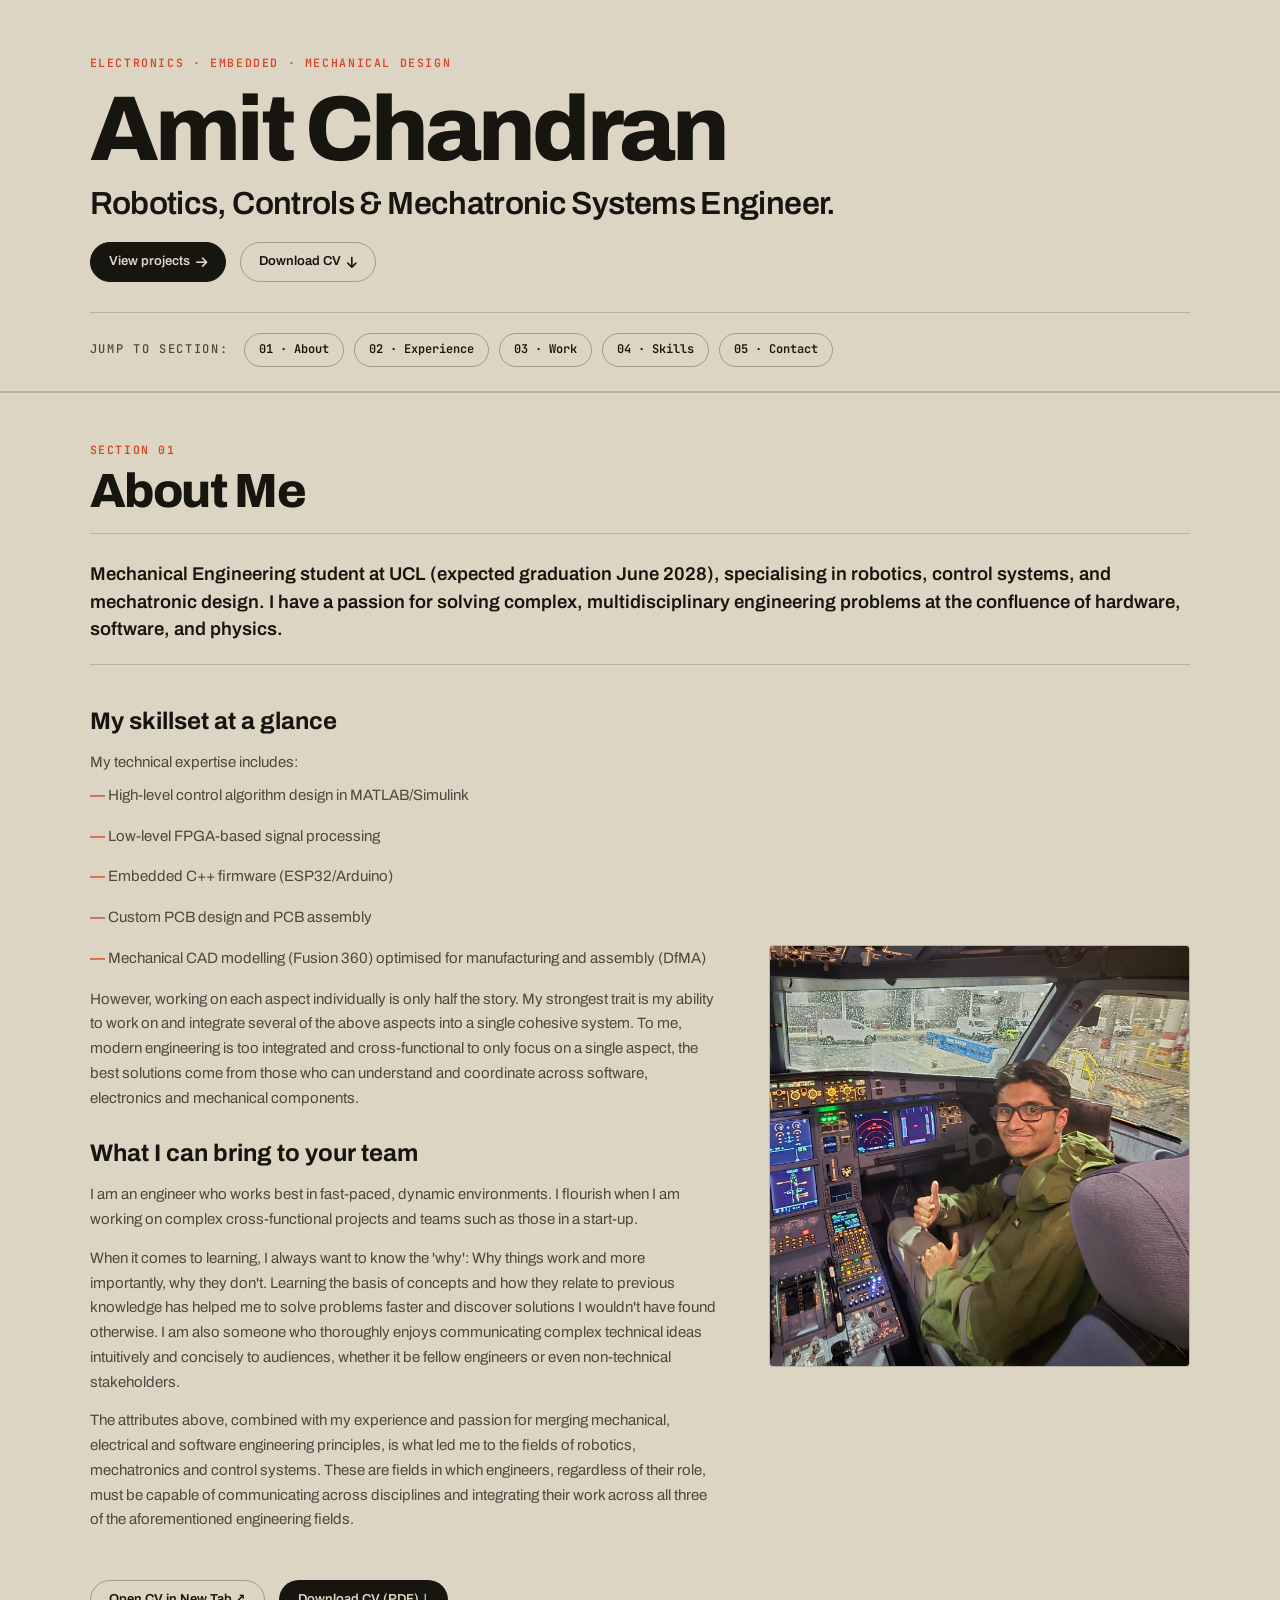
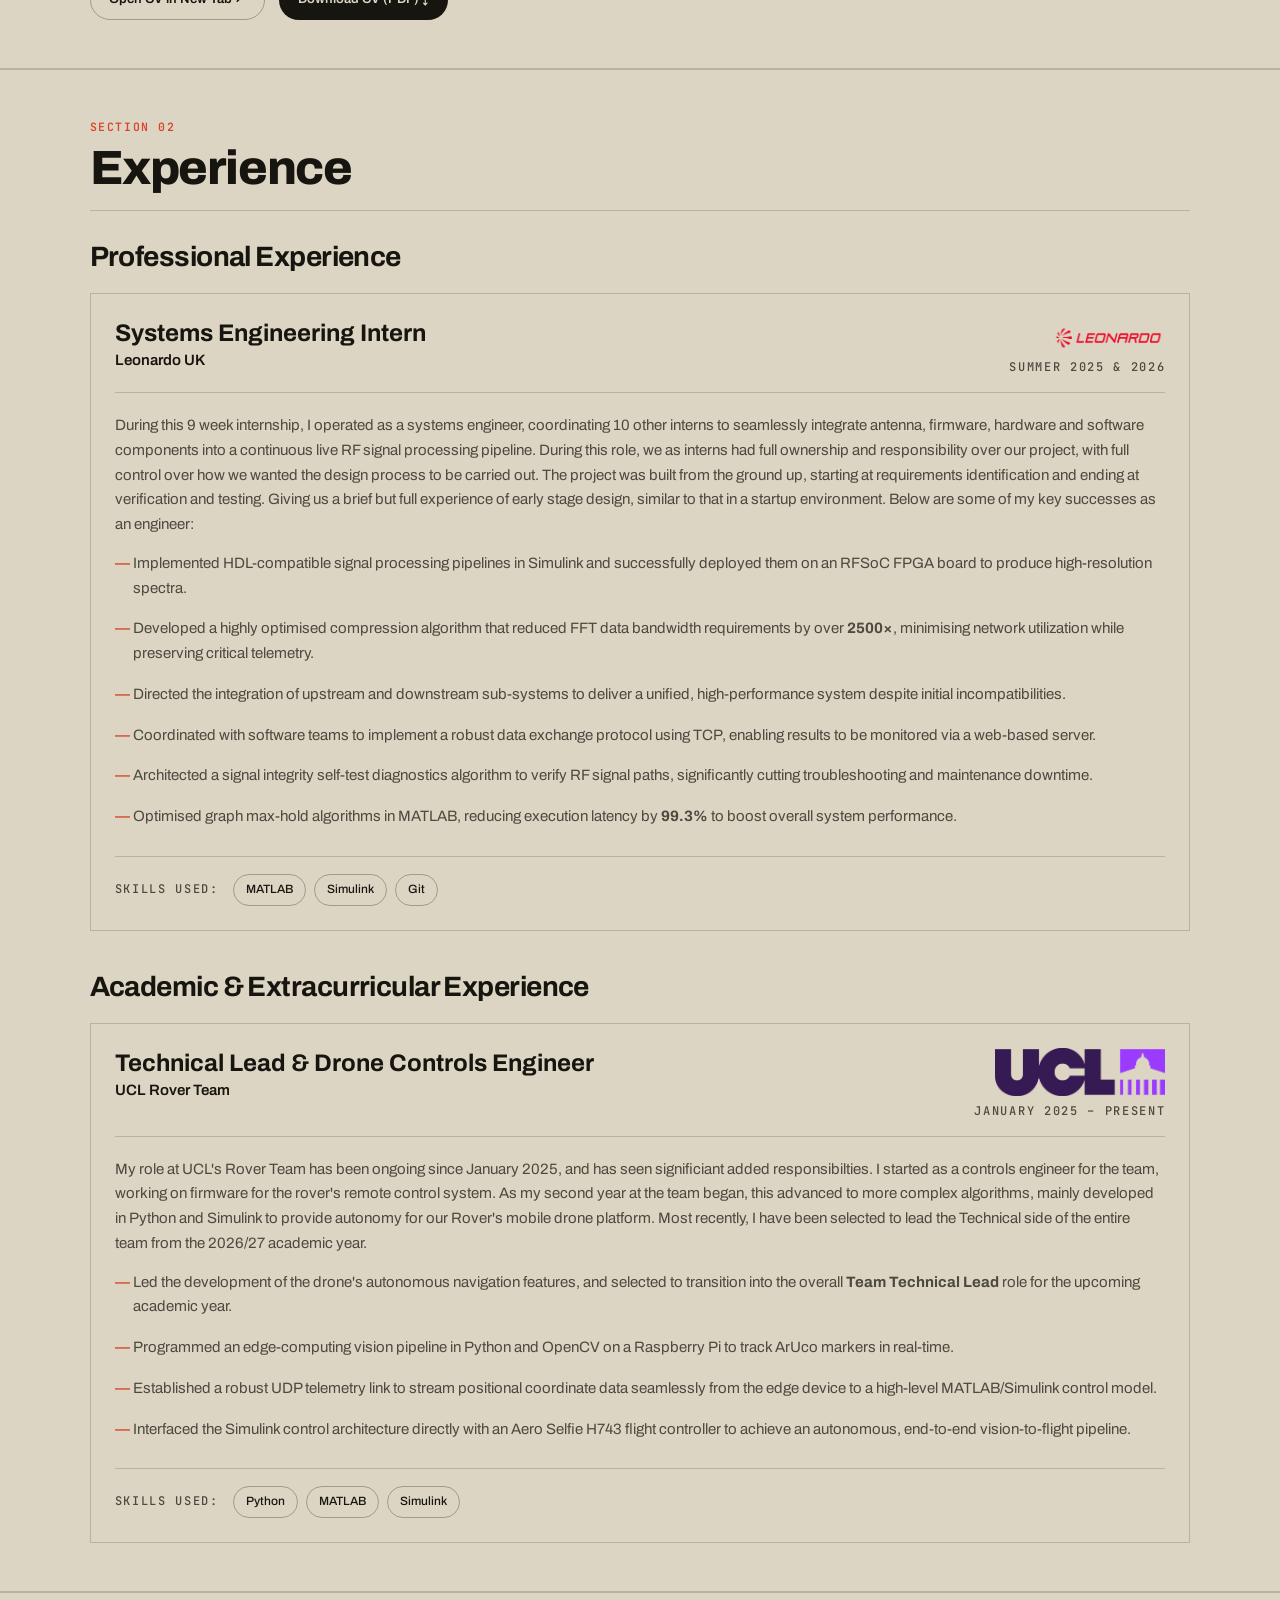
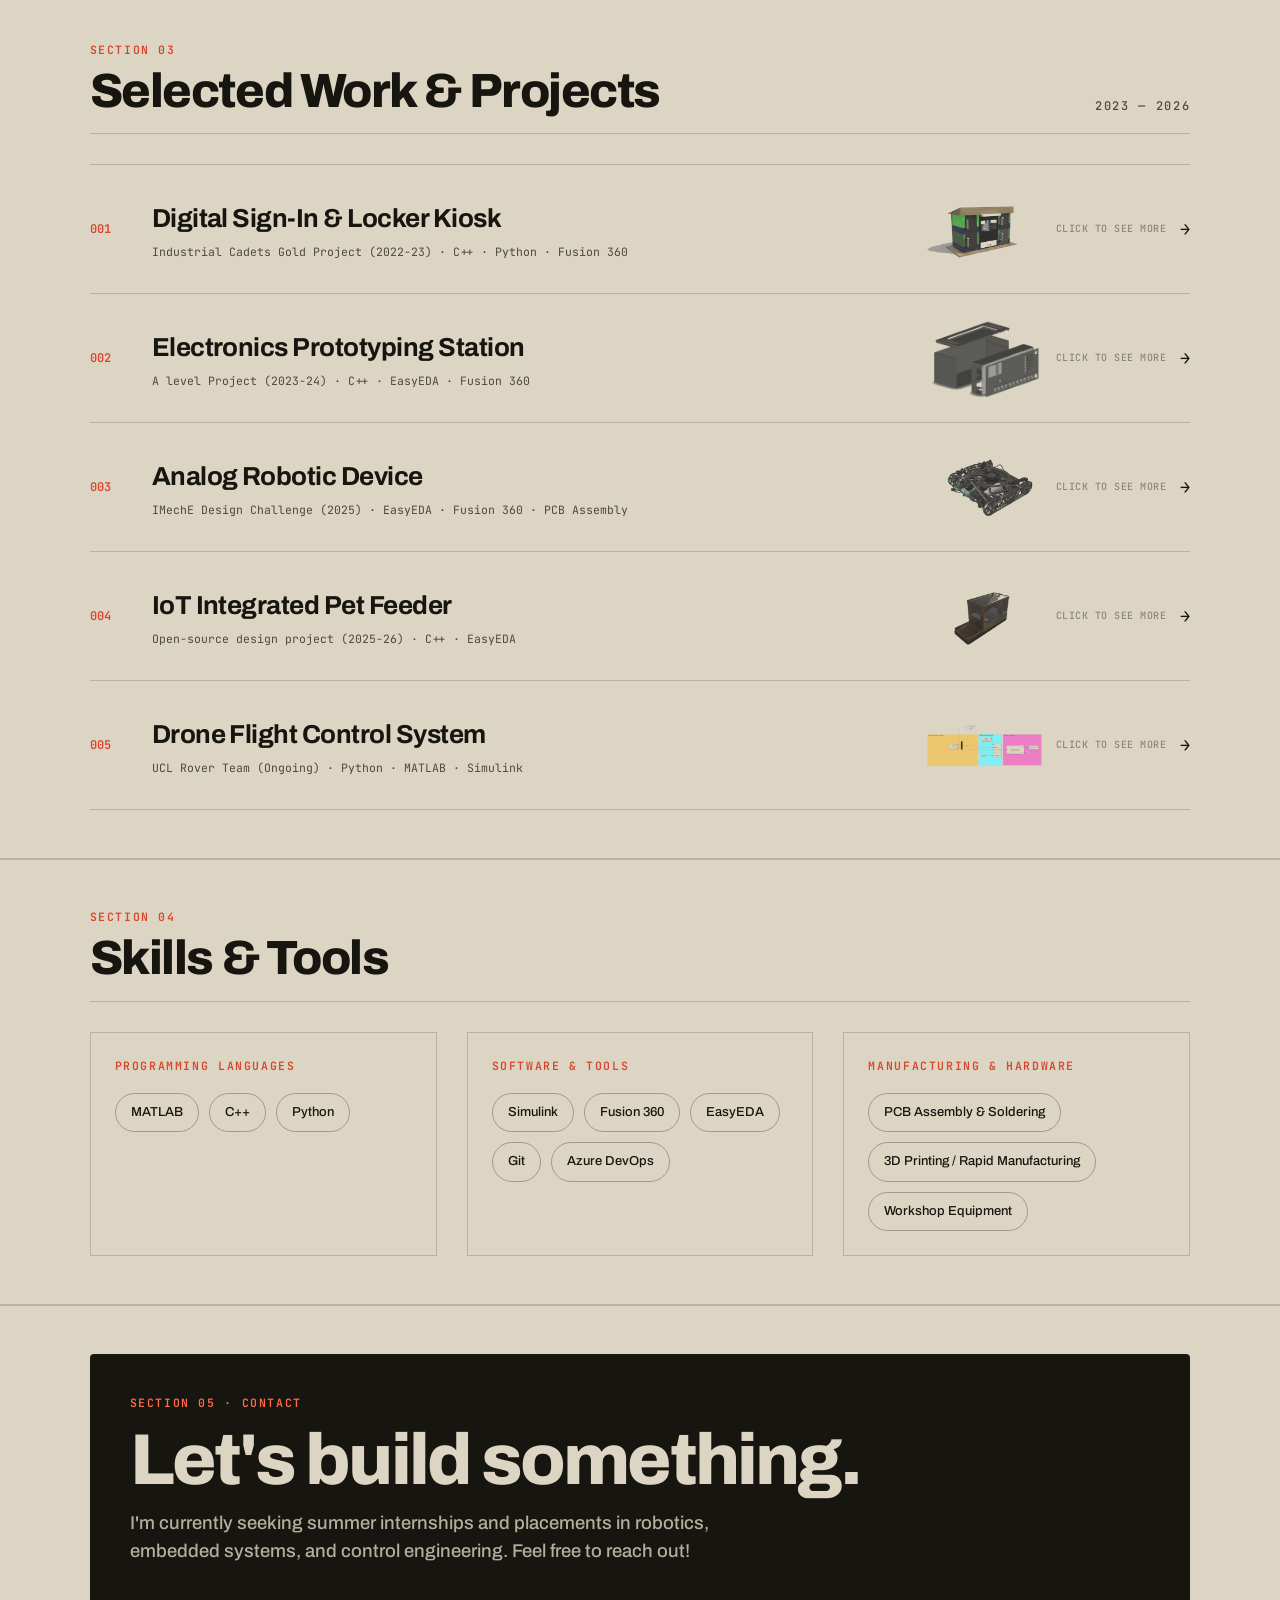
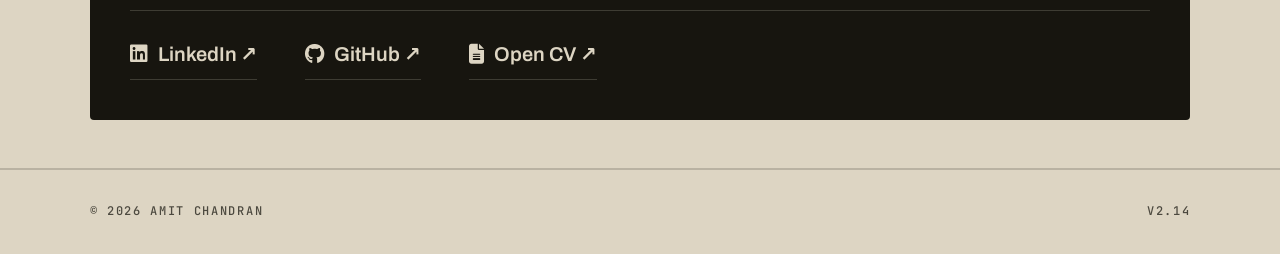
==== index.html @ 070c457d "Added preview images for each project. Re-did text for the drone and NEA projects" ====
<!DOCTYPE html>
<html lang="en">
<head>
    <meta charset="UTF-8">
    <meta name="viewport" content="width=device-width, initial-scale=1.0">
    <title>Amit Chandran — Portfolio</title>
    
    <!-- Google Fonts for Archivo, Newsreader & JetBrains Mono -->
    <link rel="preconnect" href="https://fonts.googleapis.com">
    <link rel="preconnect" href="https://fonts.gstatic.com" crossorigin>
    <link href="https://fonts.googleapis.com/css2?family=Archivo:wght@400;500;600;700;800&family=Newsreader:ital,opsz@1,6..72&family=JetBrains+Mono:wght@400;500;600&display=swap" rel="stylesheet">
    
    <!-- FontAwesome Icons -->
    <link rel="stylesheet" href="https://cdnjs.cloudflare.com/ajax/libs/font-awesome/6.4.0/css/all.min.css">
    
    <!-- Shared Swiss Editorial Stylesheet -->
    <link rel="stylesheet" href="style.css?v=2.21">
</head>
<body>

    <!-- Mobile Warning Banner -->
    <div class="mobile-warning-banner" id="mobile-banner">
        <div class="page-container" style="display: flex; justify-content: space-between; align-items: center; gap: 12px; padding: 12px 0;">
            <span>Hi, it appears you are on mobile. This page is best viewed on larger screens, or at least on desktop mode. Thank you!</span>
            <button onclick="document.getElementById('mobile-banner').style.display='none'" style="background: none; border: none; color: inherit; cursor: pointer; font-size: 16px; font-weight: bold; padding: 0 4px;">×</button>
        </div>
    </div>

    <!-- Hero Section -->
    <section class="section-bleed" id="hero">
        <div class="page-container">
            <div class="mono-accent mb-4">ELECTRONICS · EMBEDDED · MECHANICAL DESIGN</div>
            <h1 class="hero-h1 mb-4">
                Amit Chandran
            </h1>
            <div class="hero-subtitle mb-8">
                Robotics, Controls & Mechatronic Systems Engineer.
            </div>
            
            <!-- Action Buttons directly under subtitle -->
            <div class="flex flex-wrap gap-4 items-center">
                <a href="#work" class="btn-solid">View projects <i class="fa-solid fa-arrow-right"></i></a>
                <a href="https://amitchandran06.github.io/Resumes/main.pdf" target="_blank" class="pill-btn">Download CV <i class="fa-solid fa-arrow-down"></i></a>
            </div>

            <!-- Quick Jump Navigation Bar further below with generous spacing and hairline divider -->
            <div class="quick-jump-bar">
                <span class="mono-label mr-2">JUMP TO SECTION:</span>
                <a href="#about" class="jump-pill">01 · About</a>
                <a href="#experience" class="jump-pill">02 · Experience</a>
                <a href="#work" class="jump-pill">03 · Work</a>
                <a href="#skills" class="jump-pill">04 · Skills</a>
                <a href="#contact" class="jump-pill">05 · Contact</a>
            </div>
        </div>
    </section>

    <!-- 01 — ABOUT Section -->
    <section class="section-bleed" id="about">
        <div class="page-container">
            <div class="mb-10 border-b pb-6">
                <div class="mono-accent mb-2">SECTION 01</div>
                <h2 class="section-title-h2">About Me</h2>
            </div>

            <!-- Full-width introductory bio text spanning across the entire page -->
            <div class="mb-10 pb-8 border-b">
                <p class="lead-p" style="color: var(--ink); font-weight: 600; max-width: 100%;">
                    Mechanical Engineering student at UCL (expected graduation June 2028), specialising in robotics, control systems, and mechatronic design. I have a passion for solving complex, multidisciplinary engineering problems at the confluence of hardware, software, and physics.
                </p>
            </div>

            <div class="about-grid">
                <div>
                    <div class="space-y-4 body-p">
                        <h3 class="item-h3 pt-4" style="color: var(--ink);">My skillset at a glance</h3>
                        <p>
                            My technical expertise includes:
                        </p>
                        <ul class="bullet-list" style="margin-top: 8px; margin-bottom: 16px;">
                            <li class="bullet-item">High-level control algorithm design in MATLAB/Simulink</li>
                            <li class="bullet-item">Low-level FPGA-based signal processing</li>
                            <li class="bullet-item">Embedded C++ firmware (ESP32/Arduino)</li>
                            <li class="bullet-item">Custom PCB design and PCB assembly</li>
                            <li class="bullet-item">Mechanical CAD modelling (Fusion 360) optimised for manufacturing and assembly (DfMA)</li>
                        </ul>
                        <p>
                            However, working on each aspect individually is only half the story. My strongest trait is my ability to work on and integrate several of the above aspects into a single cohesive system. To me, modern engineering is too integrated and cross-functional to only focus on a single aspect, the best solutions come from those who can understand and coordinate across software, electronics and mechanical components.
                        </p>
                        
                        <h3 class="item-h3 pt-4" style="color: var(--ink);">What I can bring to your team</h3>
                        <p>
                            I am an engineer who works best in fast-paced, dynamic environments. I flourish when I am working on complex cross-functional projects and teams such as those in a start-up.
                        </p>
                        <p>
                            When it comes to learning, I always want to know the 'why': Why things work and more importantly, why they don't. Learning the basis of concepts and how they relate to previous knowledge has helped me to solve problems faster and discover solutions I wouldn't have found otherwise. I am also someone who thoroughly enjoys communicating complex technical ideas intuitively and concisely to audiences, whether it be fellow engineers or even non-technical stakeholders.
                        </p>
                        <p>
                            The attributes above, combined with my experience and passion for merging mechanical, electrical and software engineering principles, is what led me to the fields of robotics, mechatronics and control systems. These are fields in which engineers, regardless of their role, must be capable of communicating across disciplines and integrating their work across all three of the aforementioned engineering fields.
                        </p>
                    </div>
                    <div class="flex gap-4" style="margin-top: 48px;">
                        <a href="https://amitchandran06.github.io/Resumes/main.pdf" target="_blank" class="pill-btn">Open CV in New Tab ↗</a>
                        <a href="https://amitchandran06.github.io/Resumes/main.pdf" download class="pill-btn" style="background: var(--ink); color: var(--paper);">Download CV (PDF) ↓</a>
                    </div>
                </div>
                <div style="width: 100%;">
                    <img src="Profile Photo.jpeg" alt="Amit Chandran" style="width: 100%; height: auto; aspect-ratio: 1/1; object-fit: cover; object-position: 75% center; border: 1px solid var(--line); border-radius: 4px;">
                </div>
            </div>
        </div>
    </section>

    <!-- 02 — EXPERIENCE Section -->
    <section class="section-bleed" id="experience">
        <div class="page-container">
            <div class="mb-12 border-b pb-6">
                <div class="mono-accent mb-2">SECTION 02</div>
                <h2 class="section-title-h2">Experience</h2>
            </div>
            
            <!-- Professional Experience -->
            <div class="mb-16">
                <h3 class="section-h2 mb-8">
                    Professional Experience
                </h3>
                
                <div class="p-8 border" style="background-color: var(--paper);">
                    <div class="exp-header">
                        <div class="exp-header-left">
                            <h4 class="item-h3">Systems Engineering Intern</h4>
                            <p class="body-p font-semibold" style="color: var(--ink);">Leonardo UK</p>
                        </div>
                        <div class="exp-header-right">
                            <img src="Leonardo-Logo.png" alt="Leonardo Logo" class="exp-logo" style="height: 64px; max-width: 260px; margin-top: -12px; margin-bottom: -18px;">
                            <span class="mono-label">Summer 2025 & 2026</span>
                        </div>
                    </div>
                    
                    <div class="mt-6 body-p">
                        <p class="mb-4">
                            During this 9 week internship, I operated as a systems engineer, coordinating 10 other interns to seamlessly integrate antenna, firmware, hardware and software components into a continuous live RF signal processing pipeline. During this role, we as interns had full ownership and responsibility over our project, with full control over how we wanted the design process to be carried out. The project was built from the ground up, starting at requirements identification and ending at verification and testing. Giving us a brief but full experience of early stage design, similar to that in a startup environment. Below are some of my key successes as an engineer:
                        </p>
                        <ul class="bullet-list">
                            <li class="bullet-item">Implemented HDL-compatible signal processing pipelines in Simulink and successfully deployed them on an RFSoC FPGA board to produce high-resolution spectra.</li>
                            <li class="bullet-item">Developed a highly optimised compression algorithm that reduced FFT data bandwidth requirements by over <strong>2500×</strong>, minimising network utilization while preserving critical telemetry.</li>
                            <li class="bullet-item">Directed the integration of upstream and downstream sub-systems to deliver a unified, high-performance system despite initial incompatibilities.</li>
                            <li class="bullet-item">Coordinated with software teams to implement a robust data exchange protocol using TCP, enabling results to be monitored via a web-based server.</li>
                            <li class="bullet-item">Architected a signal integrity self-test diagnostics algorithm to verify RF signal paths, significantly cutting troubleshooting and maintenance downtime.</li>
                            <li class="bullet-item">Optimised graph max-hold algorithms in MATLAB, reducing execution latency by <strong>99.3%</strong> to boost overall system performance.</li>
                        </ul>
                    </div>
                    
                    <!-- Increased vertical space before skills used -->
                    <div class="exp-skills-row">
                        <span class="mono-label mr-2">SKILLS USED:</span>
                        <span class="pill-chip">MATLAB</span>
                        <span class="pill-chip">Simulink</span>
                        <span class="pill-chip">Git</span>
                    </div>
                </div>
            </div>

            <!-- Academic & Extracurricular Experience -->
            <div>
                <h3 class="section-h2 mb-8">
                    Academic & Extracurricular Experience
                </h3>
                
                <div class="p-8 border" style="background-color: var(--paper);">
                    <div class="exp-header">
                        <div class="exp-header-left">
                            <h4 class="item-h3">Technical Lead & Drone Controls Engineer</h4>
                            <p class="body-p font-semibold" style="color: var(--ink);">UCL Rover Team</p>
                        </div>
                        <div class="exp-header-right">
                            <img src="UCL_Logo_Landscape_2C_DarkPurple_RGB.png" alt="UCL Logo" class="exp-logo">
                            <span class="mono-label">January 2025 – Present</span>
                        </div>
                    </div>
                    
                    <div class="mt-6 body-p">
                        <p class="mb-4">
                            My role at UCL's Rover Team has been ongoing since January 2025, and has seen significiant added responsibilties. I started as a controls engineer for the team, working on firmware for the rover's remote control system. As my second year at the team began, this advanced to more complex algorithms, mainly developed in Python and Simulink to provide autonomy for our Rover's mobile drone platform. Most recently, I have been selected to lead the Technical side of the entire team from the 2026/27 academic year.
                        </p>
                        <ul class="bullet-list">
                            <li class="bullet-item">Led the development of the drone's autonomous navigation features, and selected to transition into the overall <strong>Team Technical Lead</strong> role for the upcoming academic year.</li>
                            <li class="bullet-item">Programmed an edge-computing vision pipeline in Python and OpenCV on a Raspberry Pi to track ArUco markers in real-time.</li>
                            <li class="bullet-item">Established a robust UDP telemetry link to stream positional coordinate data seamlessly from the edge device to a high-level MATLAB/Simulink control model.</li>
                            <li class="bullet-item">Interfaced the Simulink control architecture directly with an Aero Selfie H743 flight controller to achieve an autonomous, end-to-end vision-to-flight pipeline.</li>
                        </ul>
                    </div>
                    
                    <!-- Increased vertical space before skills used -->
                    <div class="exp-skills-row">
                        <span class="mono-label mr-2">SKILLS USED:</span>
                        <span class="pill-chip">Python</span>
                        <span class="pill-chip">MATLAB</span>
                        <span class="pill-chip">Simulink</span>
                    </div>
                </div>
            </div>

        </div>
    </section>

    <!-- 03 — SELECTED WORK Section -->
    <section class="section-bleed" id="work">
        <div class="page-container">
            <div class="mb-12 border-b pb-6 flex justify-between items-end flex-wrap gap-4">
                <div>
                    <div class="mono-accent mb-2">SECTION 03</div>
                    <h2 class="section-title-h2">Selected Work & Projects</h2>
                </div>
                <div class="mono-label">2023 — 2026</div>
            </div>
            
            <div class="work-list">
                <!-- Project 1 -->
                <a href="projects/digital-sign-in-kiosk.html" class="work-row">
                    <div class="work-num">001</div>
                    <div>
                        <div class="work-title">Digital Sign-In & Locker Kiosk</div>
                        <div class="work-meta">Industrial Cadets Gold Project (2022-23) · C++ · Python · Fusion 360</div>
                    </div>
                    <div class="flex items-center gap-4">
                        <img src="kiosk-cad-render-processed.png" class="work-row-thumb" alt="Kiosk CAD model">
                        <span class="work-link-label mono-label">Click to see more</span>
                        <div class="work-arrow">→</div>
                    </div>
                </a>

                <!-- Project 2 -->
                <a href="projects/desktop-multimeter.html" class="work-row">
                    <div class="work-num">002</div>
                    <div>
                        <div class="work-title">Electronics Prototyping Station</div>
                        <div class="work-meta">A level Project (2023-24) · C++ · EasyEDA · Fusion 360</div>
                    </div>
                    <div class="flex items-center gap-4">
                        <img src="images_NEA/extracted_293_processed.png" class="work-row-thumb" alt="Prototyping Station CAD model">
                        <span class="work-link-label mono-label">Click to see more</span>
                        <div class="work-arrow">→</div>
                    </div>
                </a>

                <!-- Project 3 -->
                <a href="projects/imeche-rover.html" class="work-row">
                    <div class="work-num">003</div>
                    <div>
                        <div class="work-title">Analog Robotic Device</div>
                        <div class="work-meta">IMechE Design Challenge (2025) · EasyEDA · Fusion 360 · PCB Assembly</div>
                    </div>
                    <div class="flex items-center gap-4">
                        <img src="images_imeche/CAD Render_processed.png" class="work-row-thumb" alt="Rover CAD model">
                        <span class="work-link-label mono-label">Click to see more</span>
                        <div class="work-arrow">→</div>
                    </div>
                </a>

                <!-- Project 4 -->
                <a href="projects/smart-pet-feeder.html" class="work-row">
                    <div class="work-num">004</div>
                    <div>
                        <div class="work-title">IoT Integrated Pet Feeder</div>
                        <div class="work-meta">Open-source design project (2025-26) · C++ · EasyEDA</div>
                    </div>
                    <div class="flex items-center gap-4">
                        <img src="images_pet_feeder/extracted_1_processed.png" class="work-row-thumb" alt="Pet Feeder CAD model">
                        <span class="work-link-label mono-label">Click to see more</span>
                        <div class="work-arrow">→</div>
                    </div>
                </a>

                <!-- Project 5 -->
                <a href="projects/drone-flight-system.html" class="work-row">
                    <div class="work-num">005</div>
                    <div>
                        <div class="work-title">Drone Flight Control System</div>
                        <div class="work-meta">UCL Rover Team (Ongoing) · Python · MATLAB · Simulink</div>
                    </div>
                    <div class="flex items-center gap-4">
                        <img src="images_UCLR/Simulink Top Level Diagram_processed.png" class="work-row-thumb" alt="Drone Simulink diagram">
                        <span class="work-link-label mono-label">Click to see more</span>
                        <div class="work-arrow">→</div>
                    </div>
                </a>
            </div>
        </div>
    </section>

    <!-- 04 — SKILLS & TOOLS Section -->
    <section class="section-bleed" id="skills">
        <div class="page-container">
            <div class="mb-12 border-b pb-6">
                <div class="mono-accent mb-2">SECTION 04</div>
                <h2 class="section-title-h2">Skills & Tools</h2>
            </div>
            
            <!-- Categorized Skills Grid matching page background color -->
            <div class="grid-3col">
                <!-- Programming Languages -->
                <div class="skills-box">
                    <div class="mono-accent mb-6">
                        Programming Languages
                    </div>
                    <div class="flex flex-wrap gap-3">
                        <span class="pill-chip">MATLAB</span>
                        <span class="pill-chip">C++</span>
                        <span class="pill-chip">Python</span>
                    </div>
                </div>

                <!-- Software & Tools -->
                <div class="skills-box">
                    <div class="mono-accent mb-6">
                        Software & Tools
                    </div>
                    <div class="flex flex-wrap gap-3">
                        <span class="pill-chip">Simulink</span>
                        <span class="pill-chip">Fusion 360</span>
                        <span class="pill-chip">EasyEDA</span>
                        <span class="pill-chip">Git</span>
                        <span class="pill-chip">Azure DevOps</span>
                    </div>
                </div>

                <!-- Manufacturing -->
                <div class="skills-box">
                    <div class="mono-accent mb-6">
                        Manufacturing & Hardware
                    </div>
                    <div class="flex flex-wrap gap-3">
                        <span class="pill-chip">PCB Assembly & Soldering</span>
                        <span class="pill-chip">3D Printing / Rapid Manufacturing</span>
                        <span class="pill-chip">Workshop Equipment</span>
                    </div>
                </div>
            </div>
        </div>
    </section>

    <!-- 05 — CONTACT Section -->
    <section class="section-bleed" id="contact">
        <div class="page-container">
            <div class="contact-block">
                <div>
                    <div class="mono-accent mb-4" style="color: #FF6B4A;">SECTION 05 · CONTACT</div>
                    <h2 class="hero-h1 mb-6" style="color: var(--paper);">Let's build something.</h2>
                    <p class="lead-p mb-8" style="color: rgba(221, 213, 195, 0.8); max-width: 640px;">
                        I'm currently seeking summer internships and placements in robotics, embedded systems, and control engineering. Feel free to reach out!
                    </p>
                </div>
                
                <div class="contact-links-row">
                    <a href="https://www.linkedin.com/in/amit-chandran" target="_blank" class="contact-link">
                        <i class="fa-brands fa-linkedin"></i> LinkedIn ↗
                    </a>
                    <a href="https://github.com/amitchandran06" target="_blank" class="contact-link">
                        <i class="fa-brands fa-github"></i> GitHub ↗
                    </a>
                    <a href="https://amitchandran06.github.io/Resumes/main.pdf" target="_blank" class="contact-link">
                        <i class="fa-solid fa-file-lines"></i> Open CV ↗
                    </a>
                </div>
            </div>
        </div>
    </section>

    <!-- Footer -->
    <footer style="padding: 32px var(--pad-x);">
        <div class="page-container">
            <div class="mono-label" style="display: flex; justify-content: space-between; flex-wrap: wrap; gap: 8px;">
                <span>© 2026 AMIT CHANDRAN</span>
                <span>V2.14</span>
            </div>
        </div>
    </footer>

</body>
</html>
---- style.css ----
/* ==========================================================================
   Swiss Editorial Design System — Portfolio of Amit Chandran
   (Scaled ~15% smaller for a sleek, compact, 80% zoom-out editorial aesthetic)
   ========================================================================== */

:root {
  /* Color Tokens */
  --paper:       #DDD5C3;   /* Rich archival greige/stone paper background */
  --ink:         #17150F;   /* Near-black primary text / dark blocks */
  --muted:       #4C493F;   /* Body copy */
  --faint:       #8A877B;   /* Labels, captions, metadata */
  --accent:      #D8452B;   /* Vermillion — link hovers, section kickers */
  --line:        rgba(23, 21, 15, 0.18);  /* Hairline dividers */
  --line-strong: rgba(23, 21, 15, 0.30);  /* Chip borders */

  /* Typography */
  --font-sans:   'Archivo', system-ui, -apple-system, sans-serif;
  --font-serif:  'Newsreader', Georgia, serif;
  --font-mono:   'JetBrains Mono', ui-monospace, monospace;

  /* Rhythm & Spacing (~15% scaled down for sleek, compact editorial framing) */
  --pad-x:       clamp(28px, 7vw, 100px);  /* Generous horizontal margins, scaled for 15% zoom out */
  --pad-y:       clamp(30px, 4.2vw, 48px); /* Standardized compact section vertical padding */
  --maxw:        1440px;                   /* Content max width, centered */
}

/* ==========================================================================
   Global Resets
   ========================================================================== */

* {
  box-sizing: border-box;
  margin: 0;
  padding: 0;
}

html {
  scroll-behavior: smooth;
  font-size: 14px; /* Scaled down from 16px (~15% zoom out) */
}

body {
  background-color: var(--paper);
  color: var(--ink);
  font-family: var(--font-sans);
  line-height: 1.65;
  overflow-x: hidden;
  -webkit-font-smoothing: antialiased;
}

a {
  color: inherit;
  text-decoration: none;
  transition: all 0.2s ease;
}

a:hover {
  color: var(--accent);
}

img {
  max-width: 100%;
  height: auto;
  display: block;
}

::selection {
  background-color: var(--accent);
  color: var(--paper);
}

/* ==========================================================================
   Utility Classes (~15% scaled down spacing)
   ========================================================================== */

.flex { display: flex; }
.flex-col { flex-direction: column; }
.flex-wrap { flex-wrap: wrap; }
.items-center { align-items: center; }
.items-start { align-items: flex-start; }
.items-end { align-items: flex-end; }
.justify-between { justify-content: space-between; }
.justify-center { justify-content: center; }
.inline-block { display: inline-block; }

.gap-2 { gap: 6px; }
.gap-3 { gap: 10px; }
.gap-4 { gap: 14px; }
.gap-6 { gap: 20px; }

.mb-1 { margin-bottom: 3px; }
.mb-2 { margin-bottom: 6px; }
.mb-3 { margin-bottom: 10px; }
.mb-4 { margin-bottom: 14px; }
.mb-6 { margin-bottom: 17px; }
.mb-8 { margin-bottom: 20px; }
.mb-10 { margin-bottom: 27px; }
.mb-12 { margin-bottom: 30px; }
.mb-16 { margin-bottom: 40px; }
.mr-2 { margin-right: 6px; }

.pb-4 { padding-bottom: 14px; }
.pb-6 { padding-bottom: 17px; }
.pb-8 { padding-bottom: 20px; }
.pb-10 { padding-bottom: clamp(20px, 3.5vw, 30px); }
.pb-16 { padding-bottom: clamp(28px, 4.2vw, 40px); }

.pt-4 { padding-top: 14px; }
.pt-6 { padding-top: 17px; }
.pt-8 { padding-top: 20px; }
.pt-10 { padding-top: clamp(20px, 3.5vw, 30px); }
.pt-16 { padding-top: clamp(28px, 4.2vw, 40px); }

.py-8 { padding-top: 20px; padding-bottom: 20px; }
.py-10 { padding-top: clamp(20px, 3.5vw, 30px); padding-bottom: clamp(20px, 3.5vw, 30px); }
.py-16 { padding-top: clamp(28px, 4.2vw, 40px); padding-bottom: clamp(28px, 4.2vw, 40px); }
.p-8 { padding: clamp(17px, 2.5vw, 24px); }

.border { border: 1px solid var(--line); }
.border-b { border-bottom: 1px solid var(--line); }
.border-t { border-top: 1px solid var(--line); }

.space-y-4 > * + * { margin-top: 14px; }

/* ==========================================================================
   Typography Classes (~15% scaled down)
   ========================================================================== */

.hero-h1 {
  font-family: var(--font-sans);
  font-weight: 800;
  font-size: clamp(34px, 6vw, 72px);
  line-height: 0.92;
  letter-spacing: -0.04em;
  color: var(--ink);
  text-wrap: balance;
}

#hero .hero-h1 {
  font-size: clamp(40px, 7.5vw, 92px);
}

.hero-subtitle {
  font-family: var(--font-sans);
  font-weight: 600;
  font-size: clamp(18px, 3.2vw, 32px);
  line-height: 1.15;
  letter-spacing: -0.02em;
  color: var(--ink);
}

.section-title-h2 {
  font-family: var(--font-sans);
  font-weight: 800;
  font-size: clamp(28px, 4.5vw, 48px);
  line-height: 1.05;
  letter-spacing: -0.03em;
  color: var(--ink);
}

.section-h2 {
  font-family: var(--font-sans);
  font-weight: 700;
  font-size: clamp(20px, 2.7vw, 28px);
  line-height: 1.15;
  letter-spacing: -0.02em;
  color: var(--ink);
}

.item-h3 {
  font-family: var(--font-sans);
  font-weight: 700;
  font-size: clamp(20px, 2.5vw, 24px);
  line-height: 1.25;
  color: var(--ink);
}

.lead-p {
  font-family: var(--font-sans);
  font-weight: 500;
  font-size: clamp(15px, 2vw, 18.5px);
  line-height: 1.5;
  color: var(--ink);
}

.body-p {
  font-family: var(--font-sans);
  font-weight: 400;
  font-size: 15px;
  line-height: 1.65;
  color: var(--muted);
}

.mono-label {
  font-family: var(--font-mono);
  font-size: 12px;
  font-weight: 500;
  letter-spacing: 0.14em;
  text-transform: uppercase;
  color: var(--muted);
}

.case-hero-img {
  width: 100%;
  height: clamp(140px, 20vw, 260px);
  max-height: 260px;
  object-fit: contain;
  cursor: zoom-in;
  margin-inline: auto;
  display: block;
}

.mono-accent {
  font-family: var(--font-mono);
  font-size: 11.5px;
  font-weight: 600;
  letter-spacing: 0.14em;
  text-transform: uppercase;
  color: var(--accent);
}

/* ==========================================================================
   Layout & Structure
   ========================================================================== */

.page-container {
  max-width: var(--maxw);
  margin-inline: auto;
}

.section-bleed {
  padding: var(--pad-y) var(--pad-x);
  border-bottom: 2px solid var(--line);
}

/* Hero specific spacing (Tightened bottom gap before About section) */
#hero {
  padding-top: clamp(30px, 5vw, 54px);
  padding-bottom: clamp(14px, 2vw, 24px);
}

/* Quick Jump Pill Bar in Hero */
.quick-jump-bar {
  display: flex;
  flex-wrap: wrap;
  align-items: center;
  gap: 10px;
  margin-top: 30px;
  padding-top: 20px;
  border-top: 1px solid var(--line);
}

.jump-pill {
  font-family: var(--font-mono);
  font-size: 12px;
  font-weight: 600;
  color: var(--ink);
  background-color: transparent;
  border: 1px solid var(--line-strong);
  padding: 6px 14px;
  border-radius: 100px;
  transition: all 0.2s ease;
  display: inline-flex;
  align-items: center;
  gap: 6px;
}

.jump-pill:hover {
  background-color: var(--ink);
  color: var(--paper);
  border-color: var(--ink);
  transform: translateY(-2px);
}

/* Grid splits */
.grid-2col {
  display: grid;
  grid-template-columns: repeat(auto-fit, minmax(260px, 1fr));
  gap: clamp(20px, 3.5vw, 40px);
}

.grid-3col {
  display: grid;
  grid-template-columns: repeat(auto-fit, minmax(220px, 1fr));
  gap: clamp(17px, 2.5vw, 30px);
}

.grid-brief {
  display: grid;
  grid-template-columns: minmax(auto, 160px) 1fr;
  gap: clamp(17px, 2.5vw, 34px);
}

@media (max-width: 768px) {
  .grid-brief {
    grid-template-columns: 1fr;
    gap: 10px;
  }
}

.meta-grid {
  display: grid;
  grid-template-columns: repeat(auto-fit, minmax(130px, 1fr));
  gap: 17px;
  padding-top: 20px;
  border-top: 1px solid var(--line);
}

/* ==========================================================================
   Experience & Skills Components (~15% scaled down)
   ========================================================================== */

/* Experience Card Header (Guarantees right-alignment and spacing) */
.exp-header {
  display: flex;
  justify-content: space-between;
  align-items: flex-start;
  flex-wrap: wrap;
  gap: 14px;
  padding-bottom: 14px;
  border-bottom: 1px solid var(--line);
}

.exp-header-left {
  display: flex;
  flex-direction: column;
}

.exp-header-right {
  display: flex;
  flex-direction: column;
  align-items: flex-end;
  gap: 6px;
}

@media (max-width: 640px) {
  .exp-header-right {
    align-items: flex-start;
    margin-top: 6px;
  }
}

.exp-logo {
  height: 48px;
  width: auto;
  max-width: 200px;
  object-fit: contain;
  background: transparent;
  border: none;
}

/* Balanced vertical space between last bullet point and skills used */
.exp-skills-row {
  display: flex;
  flex-wrap: wrap;
  align-items: center;
  gap: 8px;
  margin-top: 27px;
  padding-top: 17px;
  border-top: 1px solid var(--line);
}

/* Skills & Tools Background Matching Page Background */
.skills-box {
  padding: clamp(17px, 2.5vw, 24px);
  border: 1px solid var(--line);
  background-color: var(--paper); /* Matches page background exactly */
}

/* ==========================================================================
   Components (Buttons, Chips, Rows — ~15% scaled down)
   ========================================================================== */

.pill-chip {
  border: 1px solid var(--line-strong);
  border-radius: 100px;
  padding: 5px 12px;
  font-family: var(--font-sans);
  font-size: 12px;
  font-weight: 500;
  color: var(--ink);
  display: inline-flex;
  align-items: center;
  gap: 5px;
  background-color: transparent; /* Matches page background */
}

.pill-btn {
  border: 1px solid var(--line-strong);
  border-radius: 100px;
  padding: 8px 18px;
  font-family: var(--font-sans);
  font-size: 13px;
  font-weight: 600;
  color: var(--ink);
  text-decoration: none;
  transition: all 0.2s ease;
  display: inline-flex;
  align-items: center;
  gap: 6px;
  background-color: transparent;
}

.pill-btn:hover {
  background-color: var(--ink);
  color: var(--paper);
  border-color: var(--ink);
}

.btn-solid {
  background-color: var(--ink);
  color: var(--paper);
  border: 1px solid var(--ink);
  border-radius: 100px;
  padding: 8px 18px;
  font-family: var(--font-sans);
  font-size: 13px;
  font-weight: 600;
  text-decoration: none;
  transition: all 0.2s ease;
  display: inline-flex;
  align-items: center;
  gap: 6px;
}

.btn-solid:hover {
  background-color: var(--accent);
  border-color: var(--accent);
  color: var(--paper);
}

/* Centered Project Navigation Row at bottom of case studies */
.project-nav-row {
  display: flex;
  flex-wrap: wrap;
  justify-content: center;
  align-items: center;
  gap: 17px;
  padding-top: 30px;
  padding-bottom: 17px;
}

/* Project Index Rows */
.work-row {
  display: grid;
  grid-template-columns: 48px 1fr auto;
  padding: clamp(17px, 2.5vw, 24px) 0;
  border-top: 1px solid var(--line);
  align-items: center;
  text-decoration: none;
  color: var(--ink);
  transition: all 0.2s ease;
  gap: 14px;
}

.work-row:last-of-type {
  border-bottom: 1px solid var(--line);
}

.work-row:hover .work-title {
  color: var(--accent);
}

.work-row:hover .work-arrow {
  transform: translateX(6px);
  color: var(--accent);
}

.work-num {
  font-family: var(--font-mono);
  font-size: 12px;
  font-weight: 600;
  color: var(--accent);
}

.work-title {
  font-family: var(--font-sans);
  font-weight: 700;
  font-size: clamp(18px, 2.5vw, 26px);
  letter-spacing: -0.02em;
  transition: color 0.2s ease;
}

.work-meta {
  font-family: var(--font-mono);
  font-size: 11.5px;
  color: var(--muted);
  margin-top: 3px;
}

.work-arrow {
  font-family: var(--font-mono);
  font-size: 17px;
  transition: transform 0.2s ease, color 0.2s ease;
}

@media (max-width: 600px) {
  .work-row {
    grid-template-columns: 34px 1fr;
  }
  .work-arrow {
    display: none;
  }
}

/* Experience Lists & Bullets */
.bullet-list {
  list-style: none;
  padding-left: 0;
  margin-top: 14px;
  display: flex;
  flex-direction: column;
  gap: 16px;
}

.bullet-item {
  position: relative;
  padding-left: 18px;
  font-family: var(--font-sans);
  font-size: 15px;
  line-height: 1.65;
  color: var(--muted);
}

.bullet-item::before {
  content: '—';
  position: absolute;
  left: 0;
  color: var(--accent);
  font-weight: 600;
}

/* Contact Block */
.contact-block {
  background-color: var(--ink);
  color: var(--paper);
  padding: clamp(24px, 3.5vw, 40px);
  border-radius: 4px;
  display: flex;
  flex-direction: column;
  justify-content: space-between;
  gap: 24px;
}

.contact-link {
  color: var(--paper);
  font-family: var(--font-sans);
  font-size: clamp(15px, 2.1vw, 20px);
  font-weight: 600;
  display: inline-flex;
  align-items: center;
  gap: 10px;
  border-bottom: 1px solid rgba(221, 213, 195, 0.2);
  padding-bottom: 8px;
  transition: all 0.2s ease;
}

.contact-link:hover {
  color: var(--accent);
  border-color: var(--accent);
  padding-left: 6px;
}

/* ==========================================================================
   Image Pair & Sliders (~15% scaled down)
   ========================================================================== */

.image-pair {
  display: grid;
  grid-template-columns: repeat(auto-fit, minmax(260px, 1fr));
  gap: 1px;
  background-color: var(--line);
  border: 1px solid var(--line);
  margin-top: 30px;
}

.image-pair-item {
  background-color: var(--paper);
  position: relative;
  overflow: hidden;
}

.image-pair-item img {
  width: 100%;
  height: 100%;
  object-fit: cover;
  min-height: 270px;
  transition: transform 0.3s ease;
}

.image-pair-item:hover img {
  transform: scale(1.02);
}

.caption-bar {
  padding: 8px 14px;
  font-family: var(--font-mono);
  font-size: 11px;
  color: var(--faint);
  background-color: var(--paper);
  border-top: 1px solid var(--line);
}

/* Interactive Slider (One Image Pane with Prominent Arrows) */
.slider-container {
  position: relative;
  width: 100%;
  background-color: var(--paper);
  border: 1px solid var(--line);
  overflow: hidden;
  margin-top: 17px;
}

.slider-slides {
  position: relative;
  width: 100%;
  height: clamp(290px, 41vw, 460px);
  display: flex;
  justify-content: center;
  align-items: center;
  background-color: #CFC6B2; /* Harmonious contrast with darker greige paper */
}

.slide {
  display: none;
  position: absolute;
  top: 0;
  left: 0;
  width: 100%;
  height: 100%;
}

.slide.active {
  display: flex;
  justify-content: center;
  align-items: center;
  animation: fadeIn 0.4s ease-in-out;
}

.slide img {
  max-width: 100%;
  max-height: 100%;
  object-fit: contain;
}

.caption-banner {
  position: absolute;
  bottom: 0;
  left: 0;
  right: 0;
  background: rgba(23, 21, 15, 0.92);
  color: var(--paper);
  font-family: var(--font-mono);
  font-size: 12px;
  padding: 10px 17px;
  text-align: center;
  transform: translateY(100%);
  opacity: 0;
  transition: transform 0.3s cubic-bezier(0.16, 1, 0.3, 1), opacity 0.3s ease;
  pointer-events: none;
  z-index: 5;
}

.slide:hover .caption-banner {
  transform: translateY(0);
  opacity: 1;
}

.slider-btn {
  position: absolute;
  top: 50%;
  transform: translateY(-50%);
  background: rgba(221, 213, 195, 0.95);
  border: 2px solid var(--ink);
  color: var(--ink);
  width: 44px;
  height: 44px;
  display: flex;
  align-items: center;
  justify-content: center;
  cursor: pointer;
  border-radius: 50%;
  transition: all 0.2s ease;
  z-index: 10;
  font-size: 1.1rem;
  font-weight: 700;
  box-shadow: 0 4px 12px rgba(0, 0, 0, 0.15);
}

.slider-btn:hover {
  background: var(--ink);
  color: var(--paper);
  transform: translateY(-50%) scale(1.08);
}

.slider-btn.prev { left: 17px; }
.slider-btn.next { right: 17px; }

@keyframes fadeIn {
  from { opacity: 0; }
  to { opacity: 1; }
}

/* Placeholder box */
.ph {
  display: grid;
  place-items: center;
  font-family: var(--font-mono);
  font-size: 11.5px;
  color: var(--faint);
  background: repeating-linear-gradient(135deg, #cfc6b2 0 11px, #ddd5c3 11px 22px);
  min-height: 270px;
  border: 1px solid var(--line);
}

/* Custom grid for About Section: wider text, narrower profile image */
.about-grid {
  display: grid;
  grid-template-columns: 1.2fr 0.8fr;
  gap: clamp(24px, 4vw, 48px);
  align-items: center;
}

@media (max-width: 768px) {
  .about-grid {
    grid-template-columns: 1fr; /* Stack on tablet/mobile */
  }
}

/* Hover styling to shift/highlight "Click to see more" label on work row */
.work-row:hover .work-link-label {
  color: var(--accent);
}

/* Vertical space between last bullet point and skills used in project pages */
.project-skills-row {
  display: flex;
  align-items: center;
  margin-top: 48px; /* Increased to 48px for more breathing room */
  padding-top: 24px; /* Increased to 24px */
  border-top: 1px solid var(--line);
}

.mt-6 {
  margin-top: 20px;
}

.font-semibold {
  font-weight: 600;
}

.skills-box .pill-chip {
  font-size: 13px;
  padding: 8px 15px;
}

.work-link-label {
  font-size: 10px !important;
  color: var(--faint) !important;
  letter-spacing: 0.05em;
  transition: color 0.2s ease;
}

.contact-links-row {
  display: flex;
  flex-direction: row;
  flex-wrap: wrap;
  gap: clamp(24px, 4vw, 48px);
  padding-top: 27px;
  border-top: 1px solid rgba(221, 213, 195, 0.2);
}

@media (max-width: 600px) {
  .contact-links-row {
    flex-direction: column;
    gap: 16px;
  }
}

.mobile-warning-banner {
  display: none;
  background-color: var(--accent);
  color: var(--paper);
  font-family: var(--font-sans);
  font-size: 13px;
  font-weight: 500;
  border-bottom: 1px solid var(--line);
  line-height: 1.4;
  position: relative;
  z-index: 10000;
}

@media (max-width: 768px) {
  .mobile-warning-banner {
    display: block;
  }
}

.work-row-thumb {
  height: 80px;
  width: 115px;
  object-fit: contain;
  opacity: 0.8;
  transition: opacity 0.2s ease, transform 0.2s ease;
}

.work-row:hover .work-row-thumb {
  opacity: 1;
  transform: scale(1.05);
}

@media (max-width: 600px) {
  .work-row-thumb {
    display: none; /* Hide thumbnails on narrow mobile lists to preserve space */
  }
}
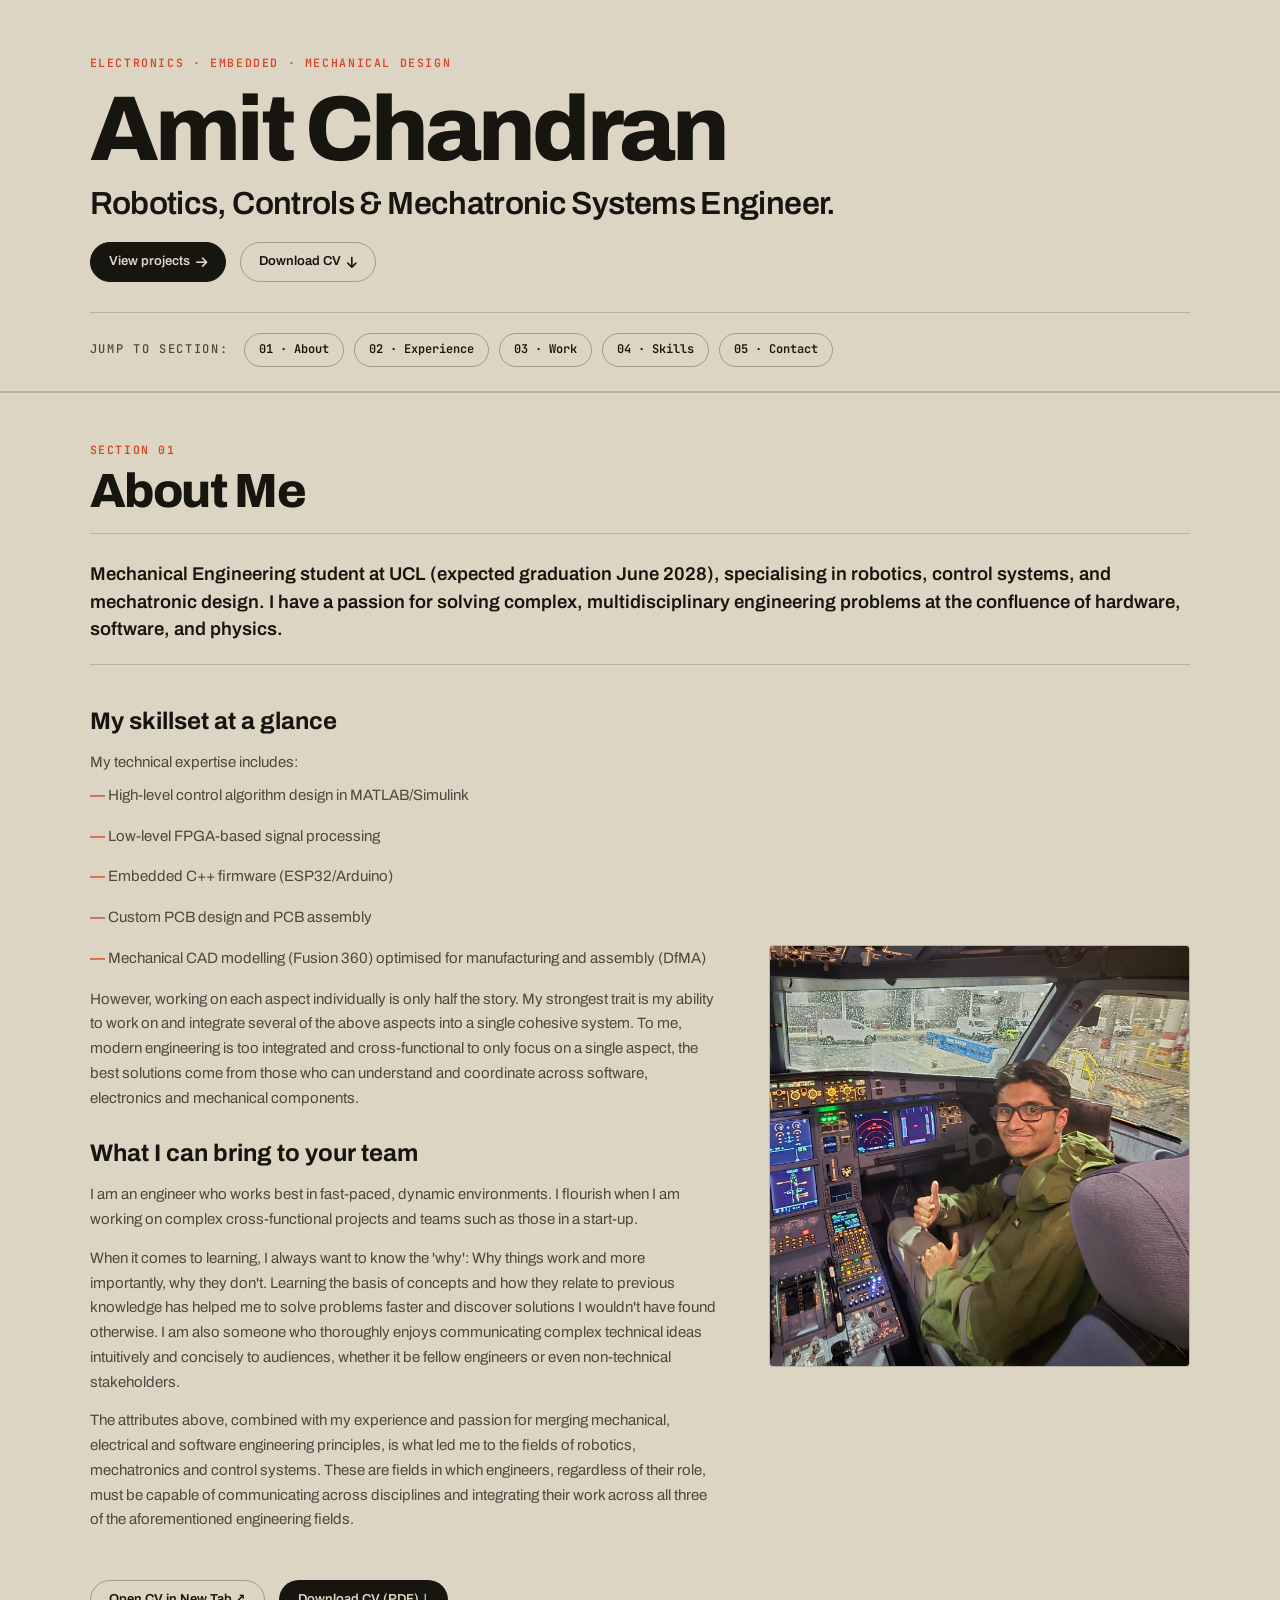
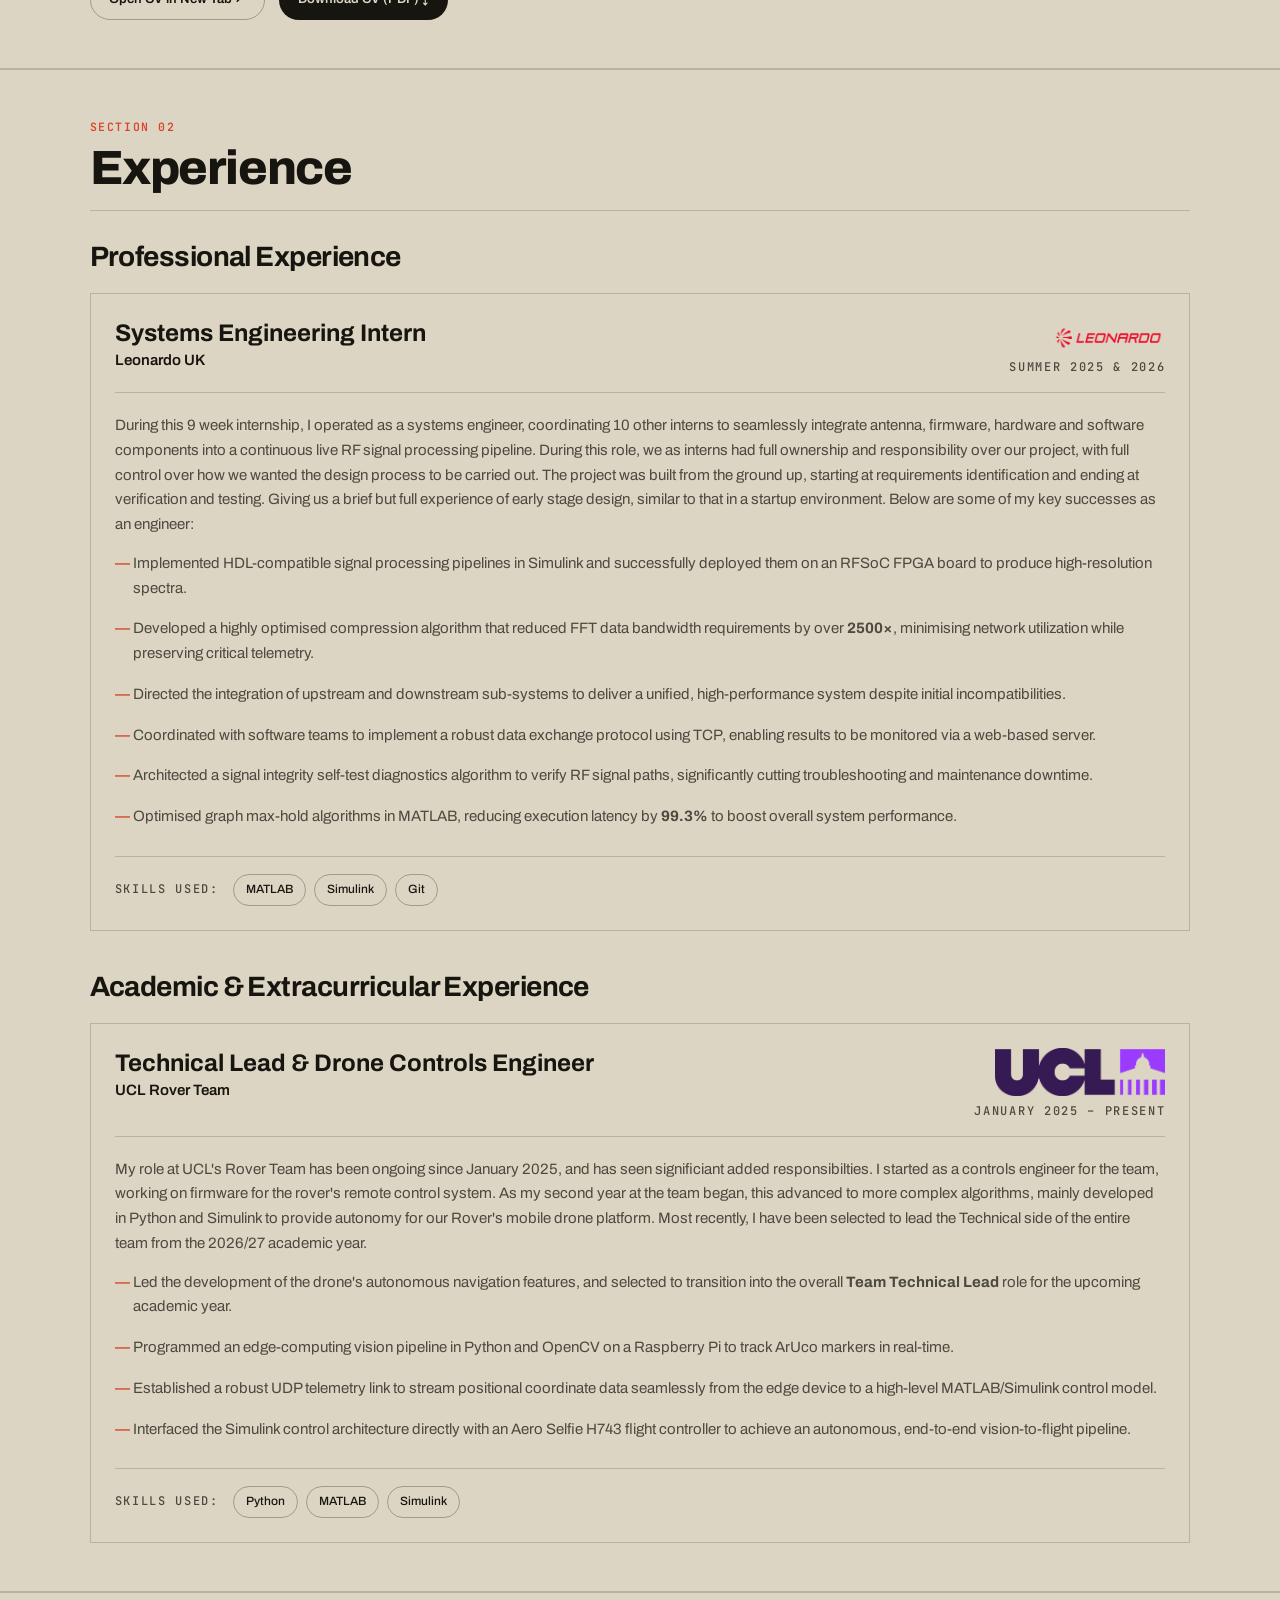
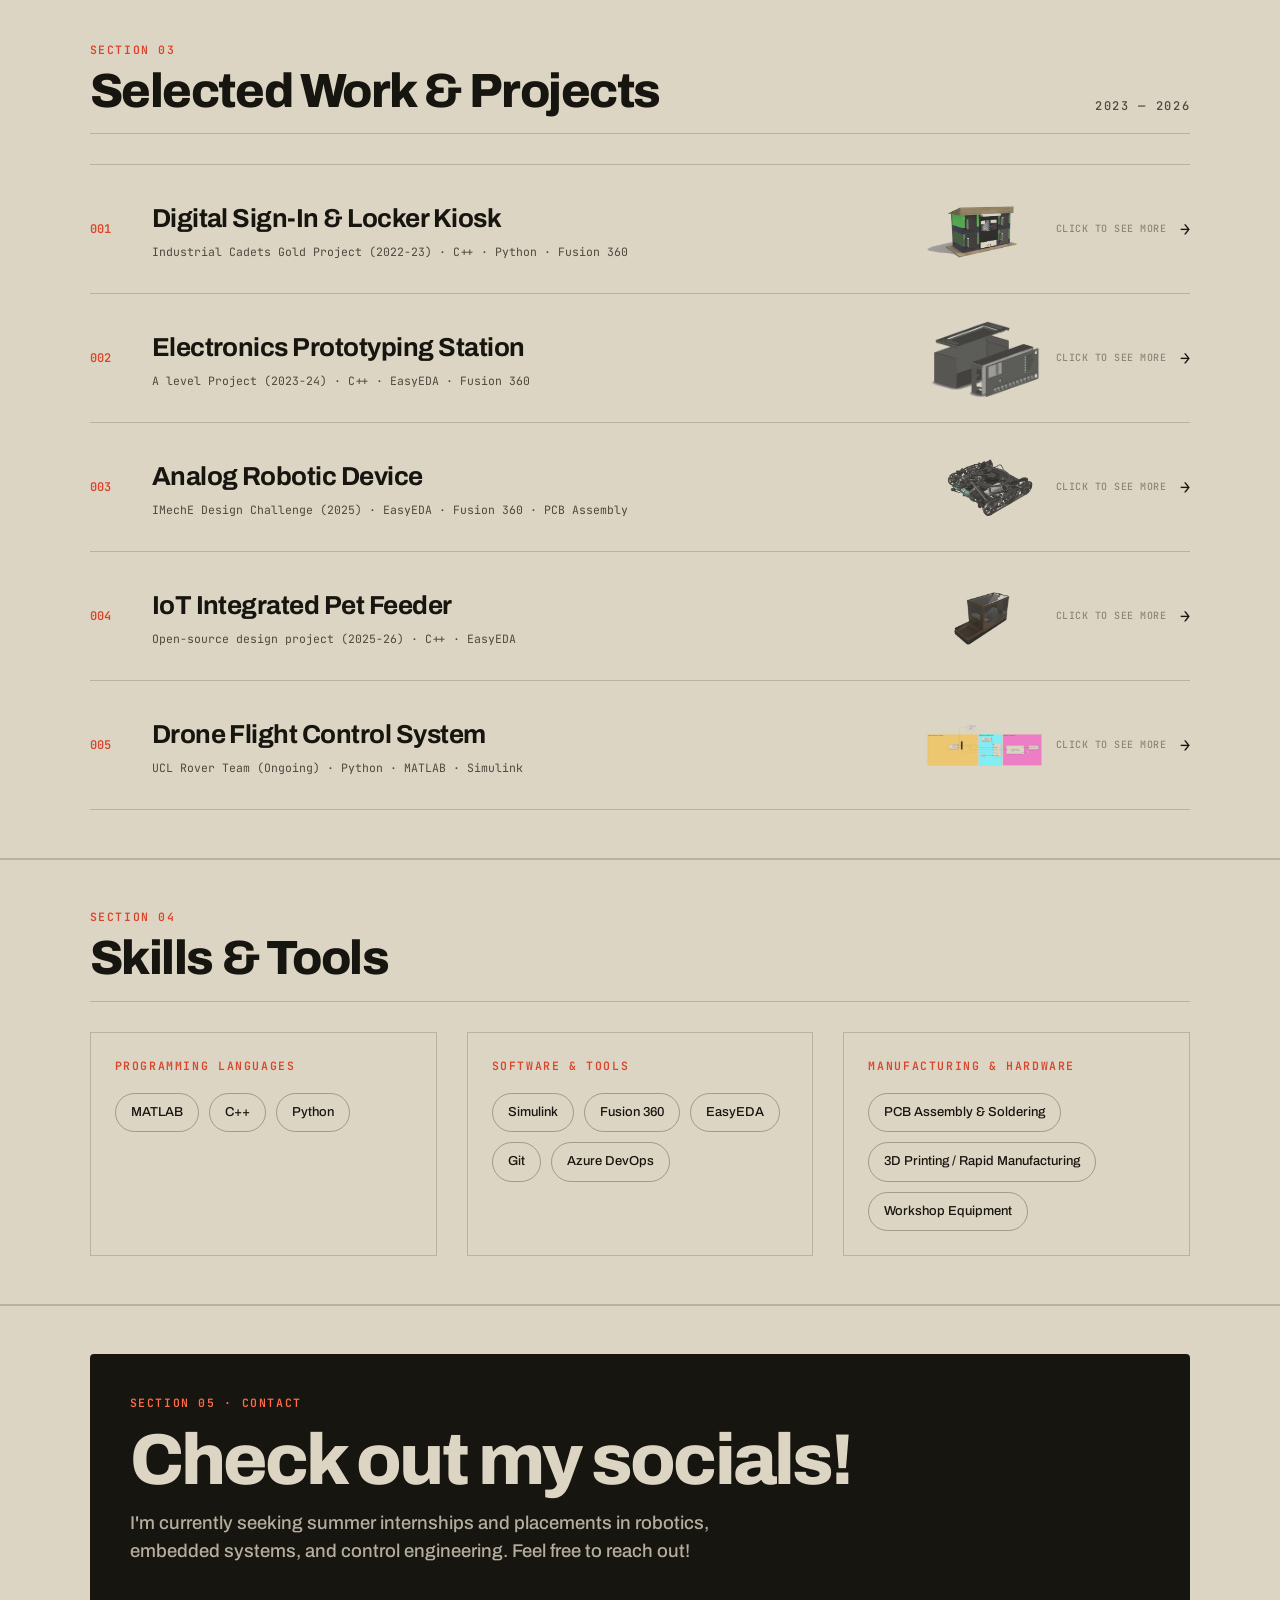
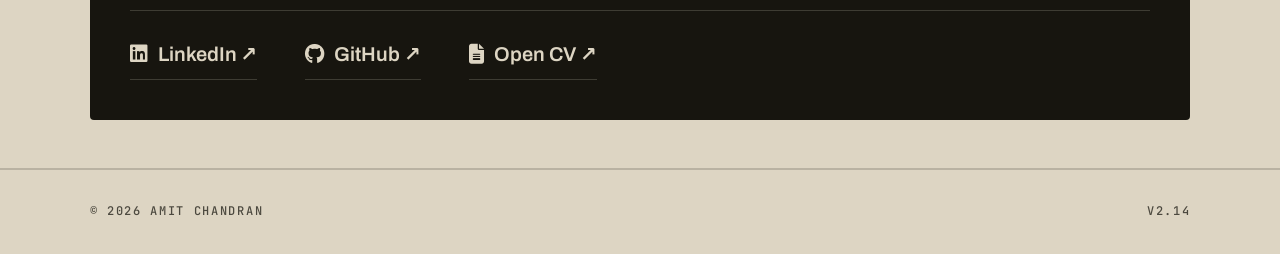
==== commit 45bb27a4: "Changed contact section title to be less corny" ====
--- a/index.html
+++ b/index.html
@@ -105,7 +105,7 @@
                     </div>
                 </div>
                 <div style="width: 100%;">
-                    <img src="Profile Photo.jpeg" alt="Amit Chandran" style="width: 100%; height: auto; aspect-ratio: 1/1; object-fit: cover; object-position: 75% center; border: 1px solid var(--line); border-radius: 4px;">
+                    <img src="images_general/Profile Photo.jpeg" alt="Amit Chandran" style="width: 100%; height: auto; aspect-ratio: 1/1; object-fit: cover; object-position: 75% center; border: 1px solid var(--line); border-radius: 4px;">
                 </div>
             </div>
         </div>
@@ -132,7 +132,7 @@
                             <p class="body-p font-semibold" style="color: var(--ink);">Leonardo UK</p>
                         </div>
                         <div class="exp-header-right">
-                            <img src="Leonardo-Logo.png" alt="Leonardo Logo" class="exp-logo" style="height: 64px; max-width: 260px; margin-top: -12px; margin-bottom: -18px;">
+                            <img src="images_general/Leonardo-Logo.png" alt="Leonardo Logo" class="exp-logo" style="height: 64px; max-width: 260px; margin-top: -12px; margin-bottom: -18px;">
                             <span class="mono-label">Summer 2025 & 2026</span>
                         </div>
                     </div>
@@ -174,7 +174,7 @@
                             <p class="body-p font-semibold" style="color: var(--ink);">UCL Rover Team</p>
                         </div>
                         <div class="exp-header-right">
-                            <img src="UCL_Logo_Landscape_2C_DarkPurple_RGB.png" alt="UCL Logo" class="exp-logo">
+                            <img src="images_general/UCL_Logo_Landscape_2C_DarkPurple_RGB.png" alt="UCL Logo" class="exp-logo">
                             <span class="mono-label">January 2025 – Present</span>
                         </div>
                     </div>
@@ -224,7 +224,7 @@
                         <div class="work-meta">Industrial Cadets Gold Project (2022-23) · C++ · Python · Fusion 360</div>
                     </div>
                     <div class="flex items-center gap-4">
-                        <img src="kiosk-cad-render-processed.png" class="work-row-thumb" alt="Kiosk CAD model">
+                        <img src="images_kiosk/kiosk-cad-render-processed.png" class="work-row-thumb" alt="Kiosk CAD model">
                         <span class="work-link-label mono-label">Click to see more</span>
                         <div class="work-arrow">→</div>
                     </div>
@@ -346,7 +346,7 @@
             <div class="contact-block">
                 <div>
                     <div class="mono-accent mb-4" style="color: #FF6B4A;">SECTION 05 · CONTACT</div>
-                    <h2 class="hero-h1 mb-6" style="color: var(--paper);">Let's build something.</h2>
+                    <h2 class="hero-h1 mb-6" style="color: var(--paper);">Check out my socials!</h2>
                     <p class="lead-p mb-8" style="color: rgba(221, 213, 195, 0.8); max-width: 640px;">
                         I'm currently seeking summer internships and placements in robotics, embedded systems, and control engineering. Feel free to reach out!
                     </p>
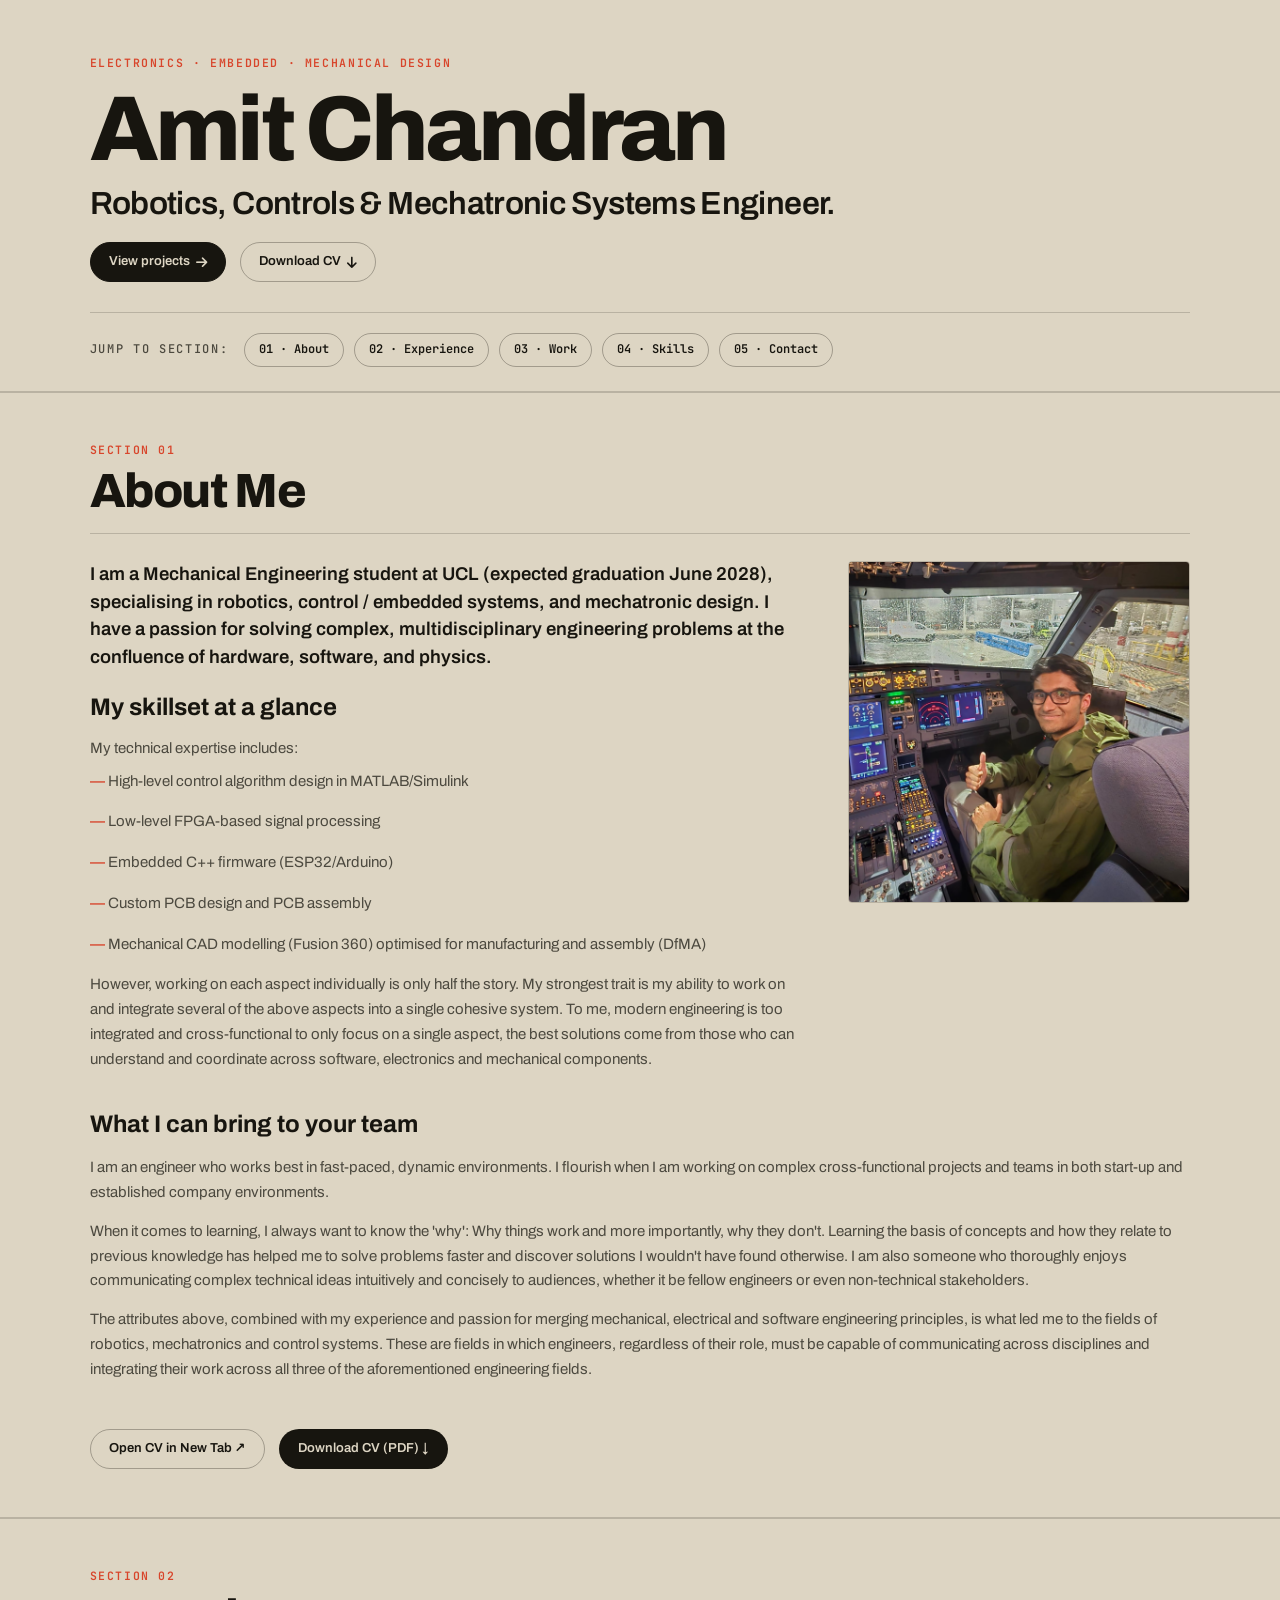
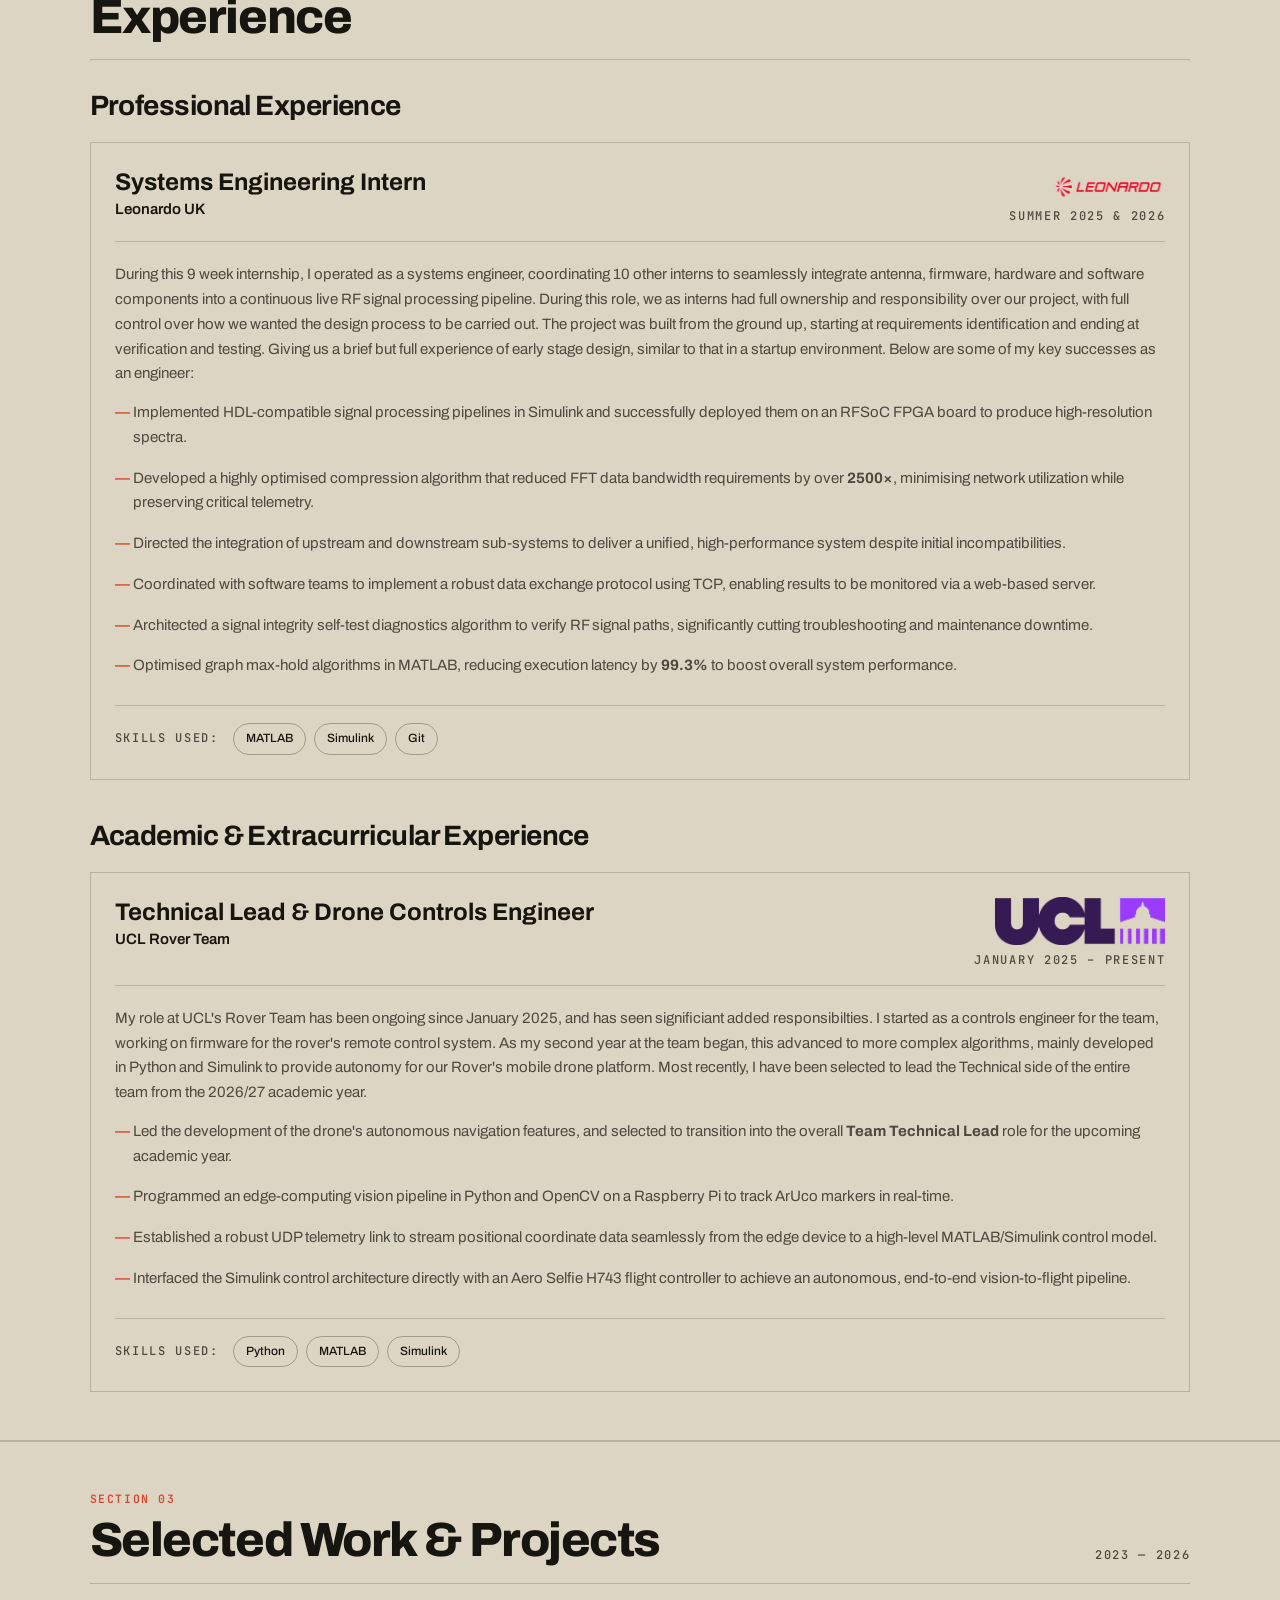
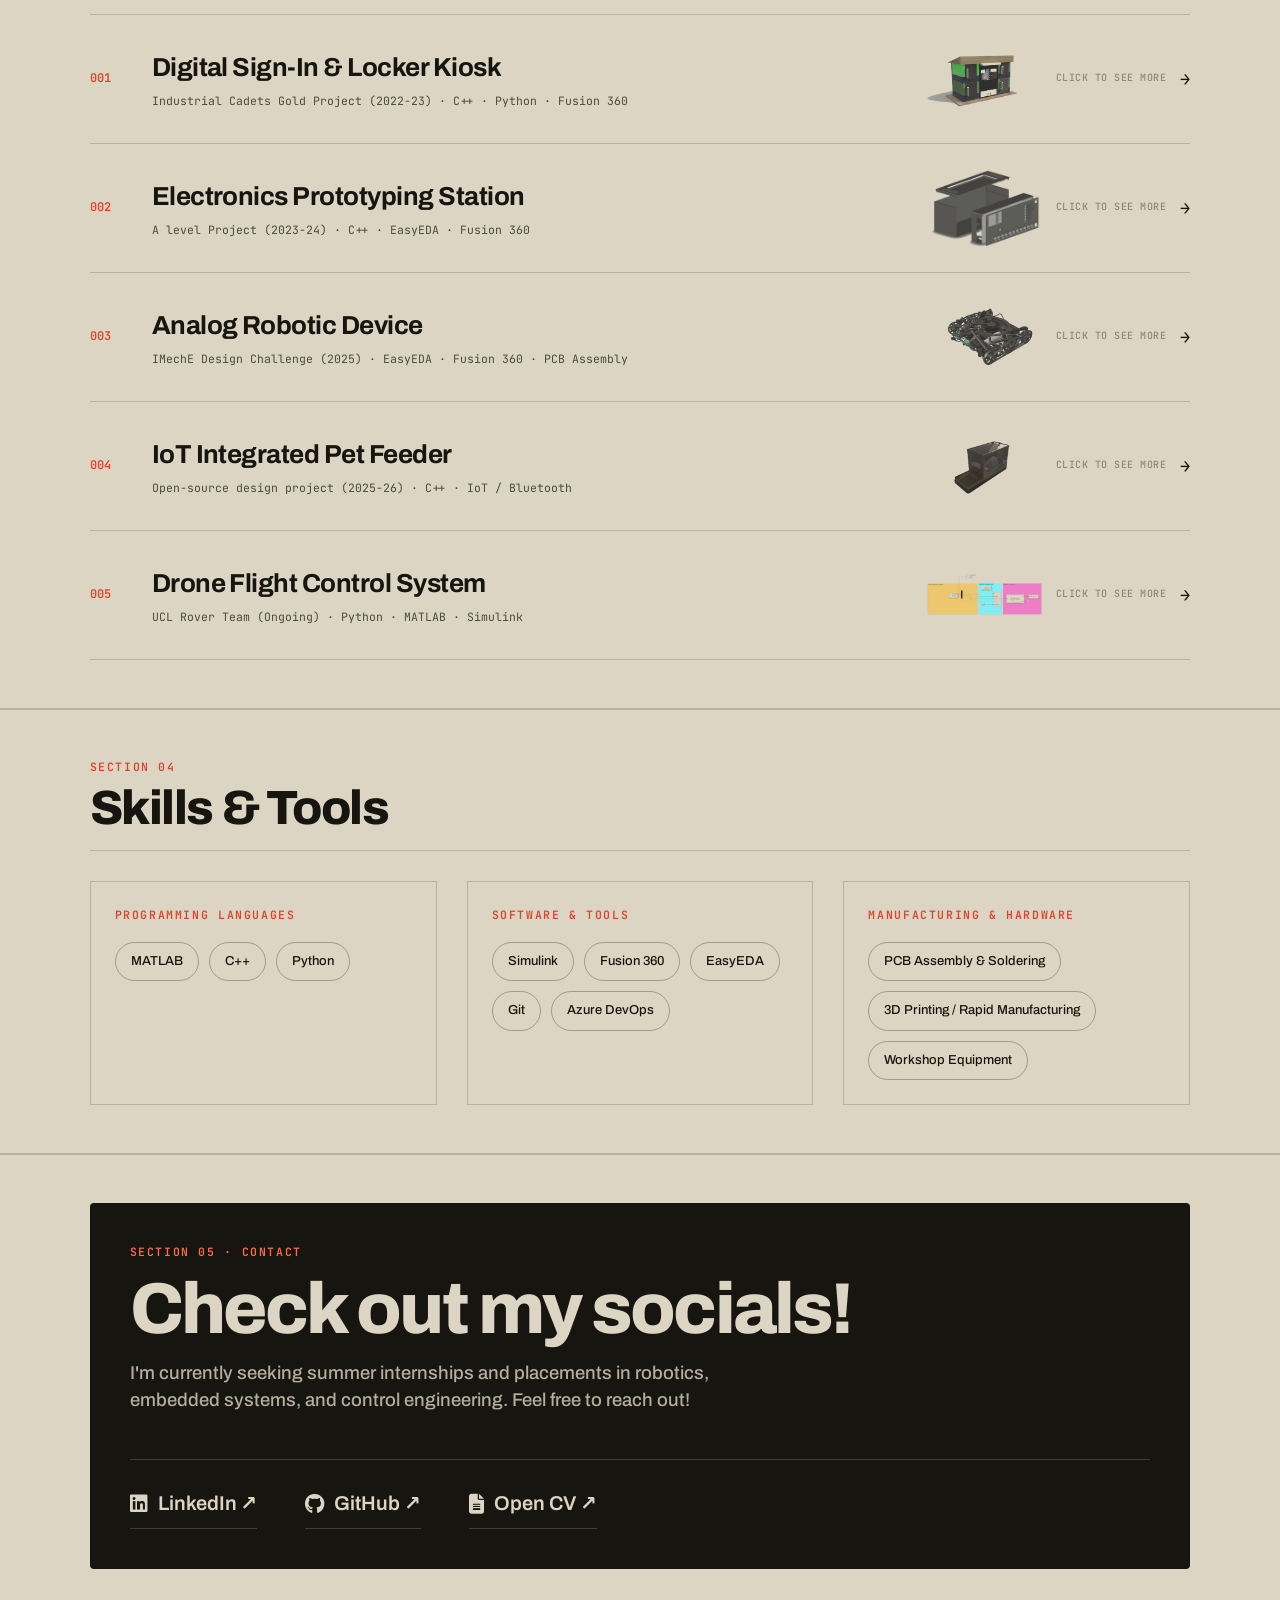
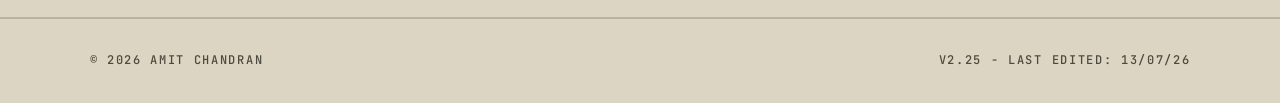
==== commit 92ffb963: "Adjusted formatting of about me section to leave less white space" ====
--- a/index.html
+++ b/index.html
@@ -14,7 +14,7 @@
     <link rel="stylesheet" href="https://cdnjs.cloudflare.com/ajax/libs/font-awesome/6.4.0/css/all.min.css">
     
     <!-- Shared Swiss Editorial Stylesheet -->
-    <link rel="stylesheet" href="style.css?v=2.21">
+    <link rel="stylesheet" href="style.css?v=2.25">
 </head>
 <body>
 
@@ -63,17 +63,18 @@
                 <h2 class="section-title-h2">About Me</h2>
             </div>
 
-            <!-- Full-width introductory bio text spanning across the entire page -->
-            <div class="mb-10 pb-8 border-b">
-                <p class="lead-p" style="color: var(--ink); font-weight: 600; max-width: 100%;">
-                    Mechanical Engineering student at UCL (expected graduation June 2028), specialising in robotics, control systems, and mechatronic design. I have a passion for solving complex, multidisciplinary engineering problems at the confluence of hardware, software, and physics.
-                </p>
-            </div>
-
+            <!-- About Section Grid containing Bio, Skillset, and Photo -->
             <div class="about-grid">
                 <div>
+                    <!-- Bio text at top of column, flush with photo top -->
+                    <div class="mb-8">
+                        <p class="lead-p" style="color: var(--ink); font-weight: 600; max-width: 100%;">
+                           I am a  Mechanical Engineering student at UCL (expected graduation June 2028), specialising in robotics, control / embedded systems, and mechatronic design. I have a passion for solving complex, multidisciplinary engineering problems at the confluence of hardware, software, and physics.
+                        </p>
+                    </div>
+
                     <div class="space-y-4 body-p">
-                        <h3 class="item-h3 pt-4" style="color: var(--ink);">My skillset at a glance</h3>
+                        <h3 class="item-h3" style="color: var(--ink); margin-top: 0;">My skillset at a glance</h3>
                         <p>
                             My technical expertise includes:
                         </p>
@@ -87,26 +88,33 @@
                         <p>
                             However, working on each aspect individually is only half the story. My strongest trait is my ability to work on and integrate several of the above aspects into a single cohesive system. To me, modern engineering is too integrated and cross-functional to only focus on a single aspect, the best solutions come from those who can understand and coordinate across software, electronics and mechanical components.
                         </p>
-                        
-                        <h3 class="item-h3 pt-4" style="color: var(--ink);">What I can bring to your team</h3>
-                        <p>
-                            I am an engineer who works best in fast-paced, dynamic environments. I flourish when I am working on complex cross-functional projects and teams such as those in a start-up.
-                        </p>
-                        <p>
-                            When it comes to learning, I always want to know the 'why': Why things work and more importantly, why they don't. Learning the basis of concepts and how they relate to previous knowledge has helped me to solve problems faster and discover solutions I wouldn't have found otherwise. I am also someone who thoroughly enjoys communicating complex technical ideas intuitively and concisely to audiences, whether it be fellow engineers or even non-technical stakeholders.
-                        </p>
-                        <p>
-                            The attributes above, combined with my experience and passion for merging mechanical, electrical and software engineering principles, is what led me to the fields of robotics, mechatronics and control systems. These are fields in which engineers, regardless of their role, must be capable of communicating across disciplines and integrating their work across all three of the aforementioned engineering fields.
-                        </p>
-                    </div>
-                    <div class="flex gap-4" style="margin-top: 48px;">
-                        <a href="https://amitchandran06.github.io/Resumes/main.pdf" target="_blank" class="pill-btn">Open CV in New Tab ↗</a>
-                        <a href="https://amitchandran06.github.io/Resumes/main.pdf" download class="pill-btn" style="background: var(--ink); color: var(--paper);">Download CV (PDF) ↓</a>
-                    </div>
-                </div>
-                <div style="width: 100%;">
-                    <img src="images_general/Profile Photo.jpeg" alt="Amit Chandran" style="width: 100%; height: auto; aspect-ratio: 1/1; object-fit: cover; object-position: 75% center; border: 1px solid var(--line); border-radius: 4px;">
-                </div>
+                    </div>
+                </div>
+                <div class="profile-photo-container">
+                    <img src="images_general/Profile Photo.jpeg" alt="Amit Chandran" style="width: 100%; height: auto; aspect-ratio: 1/1; object-fit: cover; object-position: 75% center; display: block; border: none; border-radius: 0;">
+                    <div class="caption-banner">Me in the cockpit of an Airbus A320!</div>
+                </div>
+            </div>
+
+            <!-- Full-width What I can bring section below the grid -->
+            <div class="body-p" style="margin-top: 24px;">
+                <h3 class="item-h3 pt-4" style="color: var(--ink);">What I can bring to your team</h3>
+                <div class="space-y-4" style="margin-top: 16px;">
+                    <p>
+                        I am an engineer who works best in fast-paced, dynamic environments. I flourish when I am working on complex cross-functional projects and teams in both start-up and established company environments.
+                    </p>
+                    <p>
+                        When it comes to learning, I always want to know the 'why': Why things work and more importantly, why they don't. Learning the basis of concepts and how they relate to previous knowledge has helped me to solve problems faster and discover solutions I wouldn't have found otherwise. I am also someone who thoroughly enjoys communicating complex technical ideas intuitively and concisely to audiences, whether it be fellow engineers or even non-technical stakeholders.
+                    </p>
+                    <p>
+                        The attributes above, combined with my experience and passion for merging mechanical, electrical and software engineering principles, is what led me to the fields of robotics, mechatronics and control systems. These are fields in which engineers, regardless of their role, must be capable of communicating across disciplines and integrating their work across all three of the aforementioned engineering fields.
+                    </p>
+                </div>
+            </div>
+
+            <div class="flex gap-4" style="margin-top: 48px;">
+                <a href="https://amitchandran06.github.io/Resumes/main.pdf" target="_blank" class="pill-btn">Open CV in New Tab ↗</a>
+                <a href="https://amitchandran06.github.io/Resumes/main.pdf" download class="pill-btn" style="background: var(--ink); color: var(--paper);">Download CV (PDF) ↓</a>
             </div>
         </div>
     </section>
@@ -263,7 +271,7 @@
                     <div class="work-num">004</div>
                     <div>
                         <div class="work-title">IoT Integrated Pet Feeder</div>
-                        <div class="work-meta">Open-source design project (2025-26) · C++ · EasyEDA</div>
+                        <div class="work-meta">Open-source design project (2025-26) · C++ · IoT / Bluetooth</div>
                     </div>
                     <div class="flex items-center gap-4">
                         <img src="images_pet_feeder/extracted_1_processed.png" class="work-row-thumb" alt="Pet Feeder CAD model">
@@ -372,7 +380,7 @@
         <div class="page-container">
             <div class="mono-label" style="display: flex; justify-content: space-between; flex-wrap: wrap; gap: 8px;">
                 <span>© 2026 AMIT CHANDRAN</span>
-                <span>V2.14</span>
+                <span>V2.25 - Last Edited: 13/07/26</span>
             </div>
         </div>
     </footer>
--- a/style.css
+++ b/style.css
@@ -716,9 +716,9 @@
 /* Custom grid for About Section: wider text, narrower profile image */
 .about-grid {
   display: grid;
-  grid-template-columns: 1.2fr 0.8fr;
+  grid-template-columns: 1.35fr 0.65fr;
   gap: clamp(24px, 4vw, 48px);
-  align-items: center;
+  align-items: start;
 }
 
 @media (max-width: 768px) {
@@ -815,3 +815,34 @@
   }
 }
 
+.profile-photo-container {
+  position: relative;
+  overflow: hidden;
+  border: 1px solid var(--line);
+  border-radius: 4px;
+  width: 100%;
+}
+
+.profile-photo-container .caption-banner {
+  transform: translateY(100%);
+  opacity: 0;
+  transition: transform 0.3s cubic-bezier(0.16, 1, 0.3, 1), opacity 0.3s ease;
+  position: absolute;
+  bottom: 0;
+  left: 0;
+  right: 0;
+  background: rgba(23, 21, 15, 0.92);
+  color: var(--paper);
+  font-family: var(--font-mono);
+  font-size: 12px;
+  padding: 10px 17px;
+  text-align: center;
+  pointer-events: none;
+  z-index: 5;
+}
+
+.profile-photo-container:hover .caption-banner {
+  transform: translateY(0);
+  opacity: 1;
+}
+
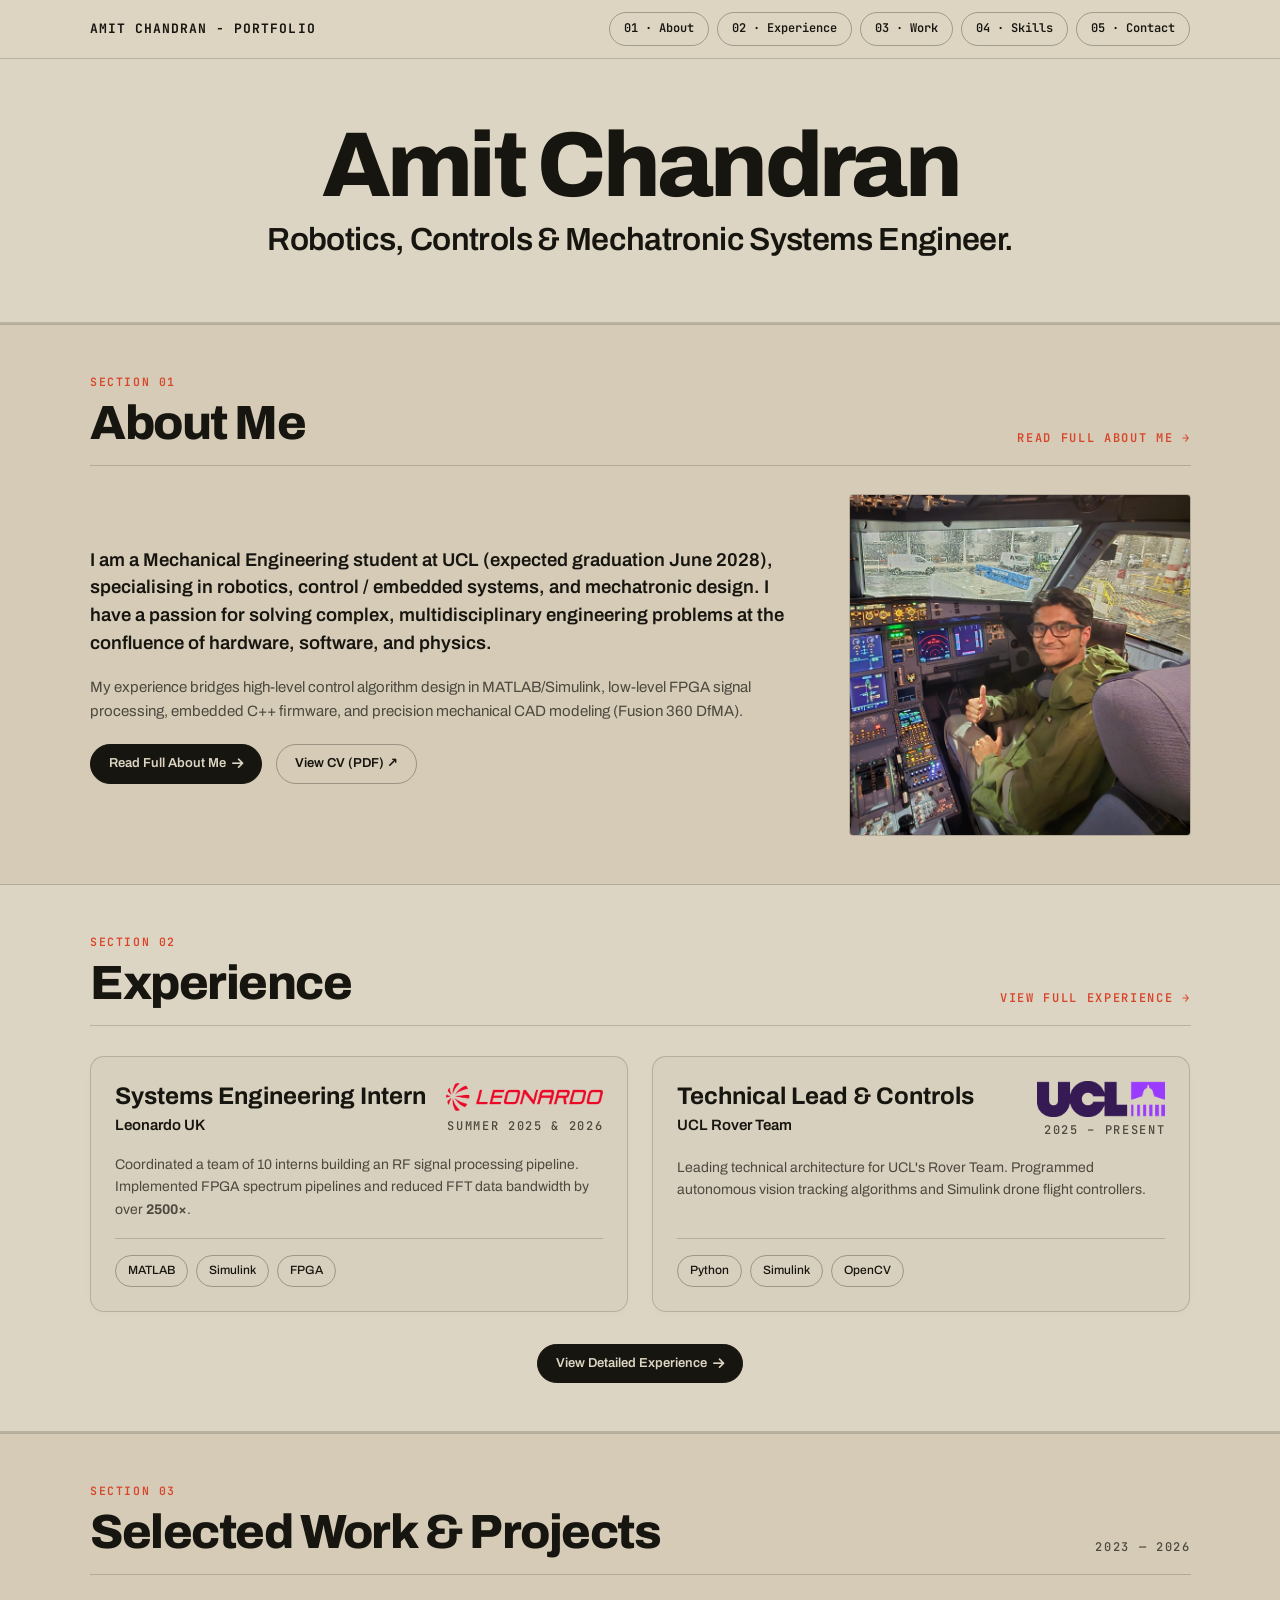
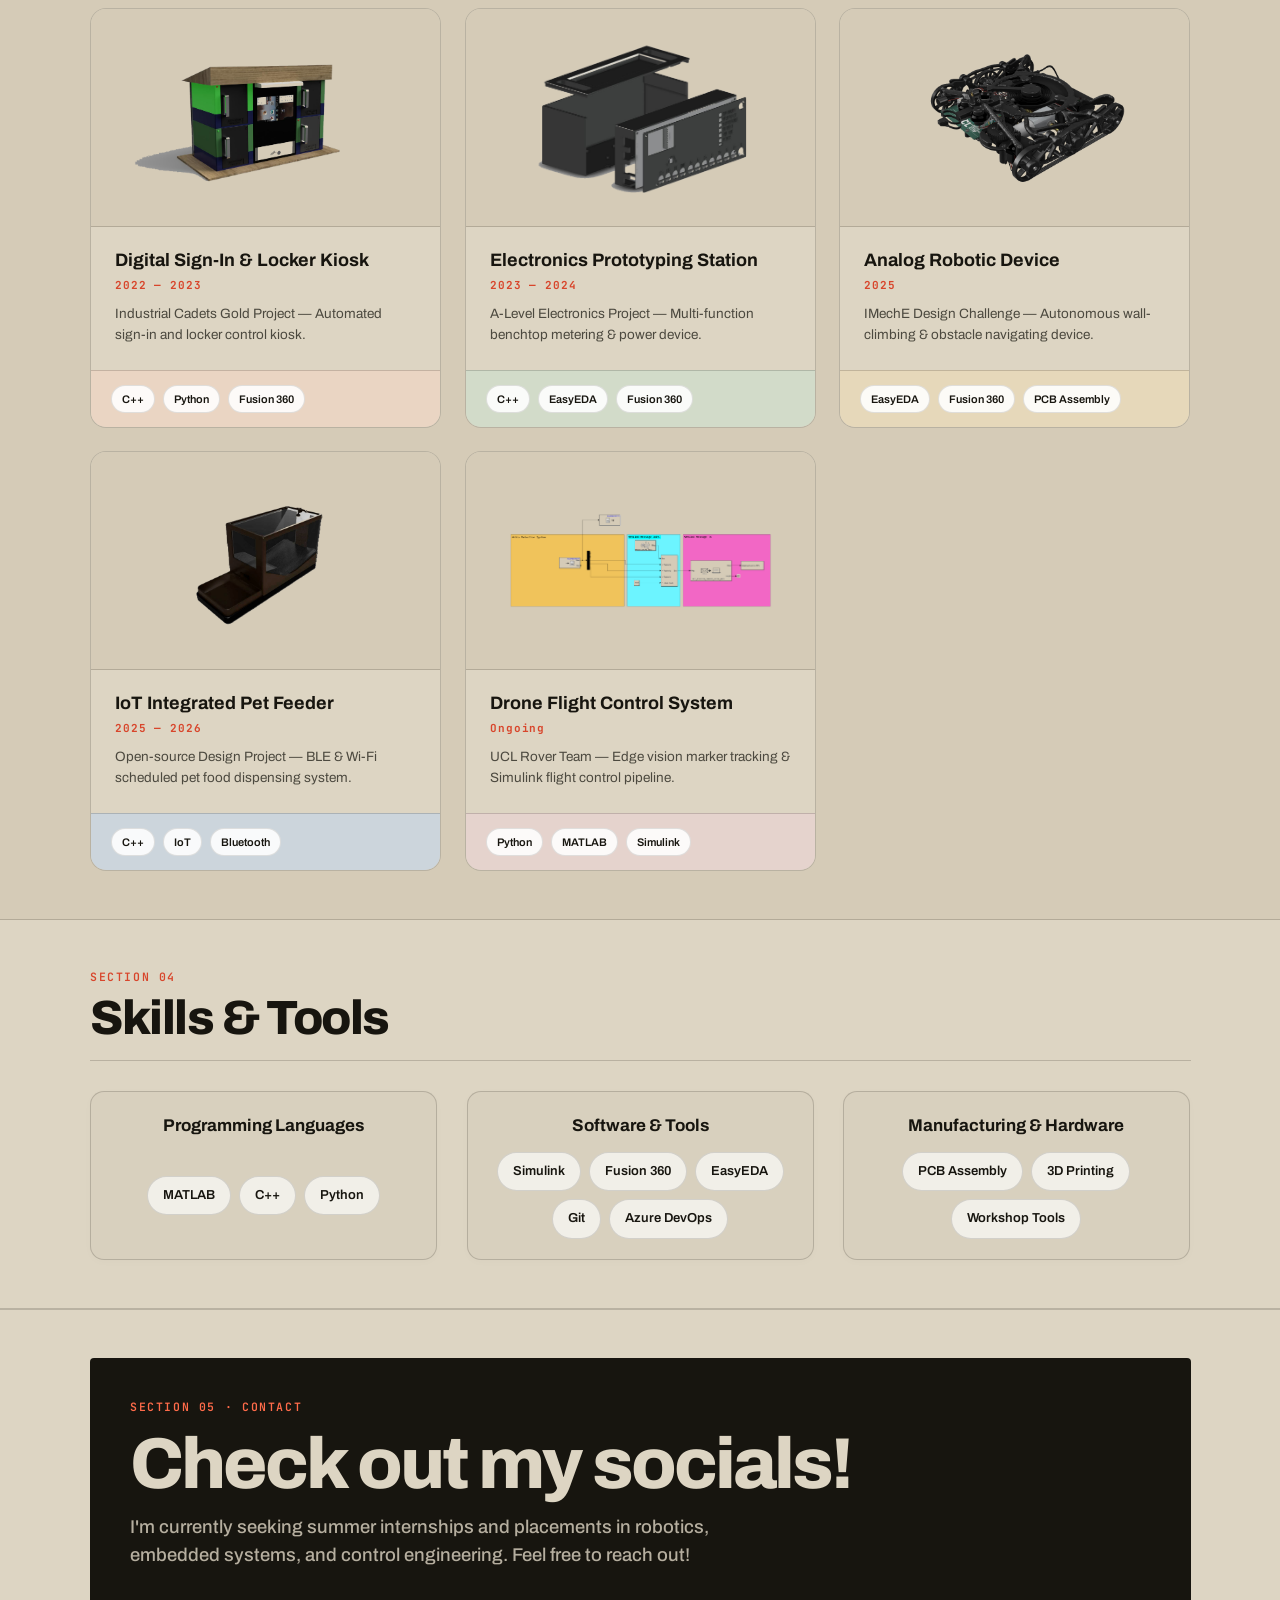
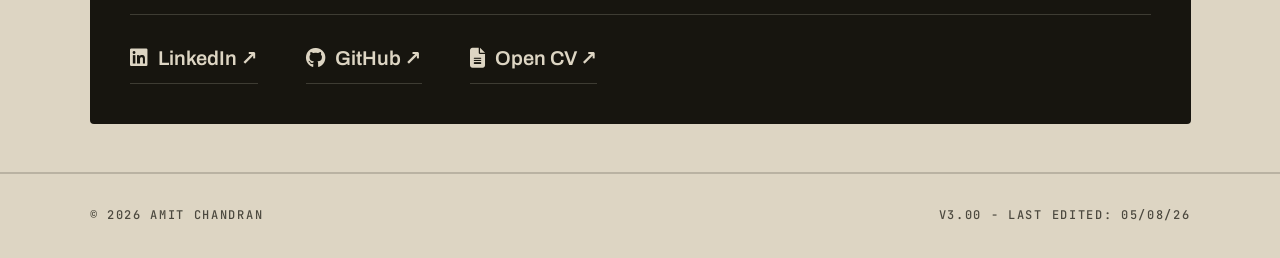
==== commit 0b7d6312: "style: Rearranged page strucutre to now have seperate tabs for experience / about me to reduce clutt" ====
--- a/index.html
+++ b/index.html
@@ -14,7 +14,7 @@
     <link rel="stylesheet" href="https://cdnjs.cloudflare.com/ajax/libs/font-awesome/6.4.0/css/all.min.css">
     
     <!-- Shared Swiss Editorial Stylesheet -->
-    <link rel="stylesheet" href="style.css?v=2.25">
+    <link rel="stylesheet" href="style.css?v=3.17">
 </head>
 <body>
 
@@ -26,68 +26,57 @@
         </div>
     </div>
 
-    <!-- Hero Section -->
-    <section class="section-bleed" id="hero">
-        <div class="page-container">
-            <div class="mono-accent mb-4">ELECTRONICS · EMBEDDED · MECHANICAL DESIGN</div>
-            <h1 class="hero-h1 mb-4">
-                Amit Chandran
-            </h1>
-            <div class="hero-subtitle mb-8">
-                Robotics, Controls & Mechatronic Systems Engineer.
-            </div>
-            
-            <!-- Action Buttons directly under subtitle -->
-            <div class="flex flex-wrap gap-4 items-center">
-                <a href="#work" class="btn-solid">View projects <i class="fa-solid fa-arrow-right"></i></a>
-                <a href="https://amitchandran06.github.io/Resumes/main.pdf" target="_blank" class="pill-btn">Download CV <i class="fa-solid fa-arrow-down"></i></a>
-            </div>
-
-            <!-- Quick Jump Navigation Bar further below with generous spacing and hairline divider -->
-            <div class="quick-jump-bar">
-                <span class="mono-label mr-2">JUMP TO SECTION:</span>
+    <!-- Sticky Top Navigation Bar -->
+    <header class="top-nav-bar">
+        <div class="page-container" style="display: flex; justify-content: space-between; align-items: center; gap: 16px; flex-wrap: wrap;">
+            <a href="index.html" class="nav-brand mono-label">AMIT CHANDRAN - Portfolio</a>
+            <nav class="nav-links">
                 <a href="#about" class="jump-pill">01 · About</a>
                 <a href="#experience" class="jump-pill">02 · Experience</a>
                 <a href="#work" class="jump-pill">03 · Work</a>
                 <a href="#skills" class="jump-pill">04 · Skills</a>
                 <a href="#contact" class="jump-pill">05 · Contact</a>
-            </div>
-        </div>
-    </section>
-
-    <!-- 01 — ABOUT Section -->
-    <section class="section-bleed" id="about">
-        <div class="page-container">
-            <div class="mb-10 border-b pb-6">
-                <div class="mono-accent mb-2">SECTION 01</div>
-                <h2 class="section-title-h2">About Me</h2>
-            </div>
-
-            <!-- About Section Grid containing Bio, Skillset, and Photo -->
-            <div class="about-grid">
-                <div>
-                    <!-- Bio text at top of column, flush with photo top -->
-                    <div class="mb-8">
-                        <p class="lead-p" style="color: var(--ink); font-weight: 600; max-width: 100%;">
-                           I am a  Mechanical Engineering student at UCL (expected graduation June 2028), specialising in robotics, control / embedded systems, and mechatronic design. I have a passion for solving complex, multidisciplinary engineering problems at the confluence of hardware, software, and physics.
-                        </p>
-                    </div>
-
-                    <div class="space-y-4 body-p">
-                        <h3 class="item-h3" style="color: var(--ink); margin-top: 0;">My skillset at a glance</h3>
-                        <p>
-                            My technical expertise includes:
-                        </p>
-                        <ul class="bullet-list" style="margin-top: 8px; margin-bottom: 16px;">
-                            <li class="bullet-item">High-level control algorithm design in MATLAB/Simulink</li>
-                            <li class="bullet-item">Low-level FPGA-based signal processing</li>
-                            <li class="bullet-item">Embedded C++ firmware (ESP32/Arduino)</li>
-                            <li class="bullet-item">Custom PCB design and PCB assembly</li>
-                            <li class="bullet-item">Mechanical CAD modelling (Fusion 360) optimised for manufacturing and assembly (DfMA)</li>
-                        </ul>
-                        <p>
-                            However, working on each aspect individually is only half the story. My strongest trait is my ability to work on and integrate several of the above aspects into a single cohesive system. To me, modern engineering is too integrated and cross-functional to only focus on a single aspect, the best solutions come from those who can understand and coordinate across software, electronics and mechanical components.
-                        </p>
+            </nav>
+        </div>
+    </header>
+
+    <!-- Hero Section -->
+    <section class="section-bleed" id="hero" style="padding-top: 64px; padding-bottom: 64px;">
+        <div class="page-container reveal" style="text-align: center;">
+            <h1 class="hero-h1 mb-4" style="text-align: center;">
+                Amit Chandran
+            </h1>
+            <div class="hero-subtitle mb-0" style="text-align: center; margin-inline: auto;">
+                Robotics, Controls & Mechatronic Systems Engineer.
+            </div>
+        </div>
+    </section>
+
+    <!-- 01 — ABOUT Section (Teaser) -->
+    <section class="section-bleed section-alt" id="about">
+        <div class="page-container">
+            <div class="mb-10 border-b pb-6 flex justify-between items-end flex-wrap gap-4 reveal">
+                <div>
+                    <div class="mono-accent mb-2">SECTION 01</div>
+                    <h2 class="section-title-h2">About Me</h2>
+                </div>
+                <a href="about.html" class="mono-label" style="text-decoration: none; color: var(--accent); font-weight: 600;">
+                    READ FULL ABOUT ME →
+                </a>
+            </div>
+
+            <!-- About Teaser Grid -->
+            <div class="about-grid reveal delay-1" style="align-items: center;">
+                <div>
+                    <p class="lead-p mb-6" style="color: var(--ink); font-weight: 600; max-width: 100%;">
+                        I am a Mechanical Engineering student at UCL (expected graduation June 2028), specialising in robotics, control / embedded systems, and mechatronic design. I have a passion for solving complex, multidisciplinary engineering problems at the confluence of hardware, software, and physics.
+                    </p>
+                    <p class="body-p mb-8" style="color: var(--muted);">
+                        My experience bridges high-level control algorithm design in MATLAB/Simulink, low-level FPGA signal processing, embedded C++ firmware, and precision mechanical CAD modeling (Fusion 360 DfMA).
+                    </p>
+                    <div class="flex flex-wrap gap-4 items-center">
+                        <a href="about.html" class="btn-solid">Read Full About Me <i class="fa-solid fa-arrow-right"></i></a>
+                        <a href="https://amitchandran06.github.io/Resumes/AmitChandran_MainResume.pdf" target="_blank" class="pill-btn">View CV (PDF) ↗</a>
                     </div>
                 </div>
                 <div class="profile-photo-container">
@@ -95,203 +84,193 @@
                     <div class="caption-banner">Me in the cockpit of an Airbus A320!</div>
                 </div>
             </div>
-
-            <!-- Full-width What I can bring section below the grid -->
-            <div class="body-p" style="margin-top: 24px;">
-                <h3 class="item-h3 pt-4" style="color: var(--ink);">What I can bring to your team</h3>
-                <div class="space-y-4" style="margin-top: 16px;">
-                    <p>
-                        I am an engineer who works best in fast-paced, dynamic environments. I flourish when I am working on complex cross-functional projects and teams in both start-up and established company environments.
-                    </p>
-                    <p>
-                        When it comes to learning, I always want to know the 'why': Why things work and more importantly, why they don't. Learning the basis of concepts and how they relate to previous knowledge has helped me to solve problems faster and discover solutions I wouldn't have found otherwise. I am also someone who thoroughly enjoys communicating complex technical ideas intuitively and concisely to audiences, whether it be fellow engineers or even non-technical stakeholders.
-                    </p>
-                    <p>
-                        The attributes above, combined with my experience and passion for merging mechanical, electrical and software engineering principles, is what led me to the fields of robotics, mechatronics and control systems. These are fields in which engineers, regardless of their role, must be capable of communicating across disciplines and integrating their work across all three of the aforementioned engineering fields.
-                    </p>
-                </div>
-            </div>
-
-            <div class="flex gap-4" style="margin-top: 48px;">
-                <a href="https://amitchandran06.github.io/Resumes/main.pdf" target="_blank" class="pill-btn">Open CV in New Tab ↗</a>
-                <a href="https://amitchandran06.github.io/Resumes/main.pdf" download class="pill-btn" style="background: var(--ink); color: var(--paper);">Download CV (PDF) ↓</a>
-            </div>
-        </div>
-    </section>
-
-    <!-- 02 — EXPERIENCE Section -->
+        </div>
+    </section>
+
+    <!-- 02 — EXPERIENCE Section (Teaser) -->
     <section class="section-bleed" id="experience">
         <div class="page-container">
-            <div class="mb-12 border-b pb-6">
-                <div class="mono-accent mb-2">SECTION 02</div>
-                <h2 class="section-title-h2">Experience</h2>
+            <div class="mb-12 border-b pb-6 flex justify-between items-end flex-wrap gap-4 reveal">
+                <div>
+                    <div class="mono-accent mb-2">SECTION 02</div>
+                    <h2 class="section-title-h2">Experience</h2>
+                </div>
+                <a href="experience.html" class="mono-label" style="text-decoration: none; color: var(--accent); font-weight: 600;">
+                    VIEW FULL EXPERIENCE →
+                </a>
             </div>
             
-            <!-- Professional Experience -->
-            <div class="mb-16">
-                <h3 class="section-h2 mb-8">
-                    Professional Experience
-                </h3>
-                
-                <div class="p-8 border" style="background-color: var(--paper);">
-                    <div class="exp-header">
-                        <div class="exp-header-left">
-                            <h4 class="item-h3">Systems Engineering Intern</h4>
-                            <p class="body-p font-semibold" style="color: var(--ink);">Leonardo UK</p>
-                        </div>
-                        <div class="exp-header-right">
-                            <img src="images_general/Leonardo-Logo.png" alt="Leonardo Logo" class="exp-logo" style="height: 64px; max-width: 260px; margin-top: -12px; margin-bottom: -18px;">
-                            <span class="mono-label">Summer 2025 & 2026</span>
-                        </div>
-                    </div>
-                    
-                    <div class="mt-6 body-p">
-                        <p class="mb-4">
-                            During this 9 week internship, I operated as a systems engineer, coordinating 10 other interns to seamlessly integrate antenna, firmware, hardware and software components into a continuous live RF signal processing pipeline. During this role, we as interns had full ownership and responsibility over our project, with full control over how we wanted the design process to be carried out. The project was built from the ground up, starting at requirements identification and ending at verification and testing. Giving us a brief but full experience of early stage design, similar to that in a startup environment. Below are some of my key successes as an engineer:
-                        </p>
-                        <ul class="bullet-list">
-                            <li class="bullet-item">Implemented HDL-compatible signal processing pipelines in Simulink and successfully deployed them on an RFSoC FPGA board to produce high-resolution spectra.</li>
-                            <li class="bullet-item">Developed a highly optimised compression algorithm that reduced FFT data bandwidth requirements by over <strong>2500×</strong>, minimising network utilization while preserving critical telemetry.</li>
-                            <li class="bullet-item">Directed the integration of upstream and downstream sub-systems to deliver a unified, high-performance system despite initial incompatibilities.</li>
-                            <li class="bullet-item">Coordinated with software teams to implement a robust data exchange protocol using TCP, enabling results to be monitored via a web-based server.</li>
-                            <li class="bullet-item">Architected a signal integrity self-test diagnostics algorithm to verify RF signal paths, significantly cutting troubleshooting and maintenance downtime.</li>
-                            <li class="bullet-item">Optimised graph max-hold algorithms in MATLAB, reducing execution latency by <strong>99.3%</strong> to boost overall system performance.</li>
-                        </ul>
-                    </div>
-                    
-                    <!-- Increased vertical space before skills used -->
-                    <div class="exp-skills-row">
-                        <span class="mono-label mr-2">SKILLS USED:</span>
+            <div style="display: grid; grid-template-columns: repeat(auto-fit, minmax(300px, 1fr)); gap: 24px; margin-bottom: 32px;">
+                <!-- Summary Card 1 -->
+                <div class="p-8 exp-card reveal delay-1" style="display: flex; flex-direction: column; justify-content: space-between;">
+                    <div>
+                        <div style="display: flex; justify-content: space-between; align-items: flex-start; gap: 12px; margin-bottom: 16px;">
+                            <div>
+                                <h4 class="item-h3">Systems Engineering Intern</h4>
+                                <p class="body-p font-semibold" style="color: var(--ink); margin-top: 2px;">Leonardo UK</p>
+                            </div>
+                            <div style="display: flex; flex-direction: column; align-items: flex-end; gap: 4px;">
+                                <img src="images_general/Leonardo-Logo.png" alt="Leonardo Logo" class="exp-logo" style="height: 28px; max-width: 170px; margin-top: 2px; margin-bottom: 2px;">
+                                <span class="mono-label" style="white-space: nowrap;">Summer 2025 & 2026</span>
+                            </div>
+                        </div>
+                        <p class="body-p mb-6" style="color: var(--muted); font-size: 14px; line-height: 1.6;">
+                            Coordinated a team of 10 interns building an RF signal processing pipeline. Implemented FPGA spectrum pipelines and reduced FFT data bandwidth by over <strong>2500×</strong>.
+                        </p>
+                    </div>
+                    <div class="exp-skills-row" style="margin-top: 0; padding-top: 16px; border-top: 1px solid var(--line);">
                         <span class="pill-chip">MATLAB</span>
                         <span class="pill-chip">Simulink</span>
-                        <span class="pill-chip">Git</span>
-                    </div>
-                </div>
-            </div>
-
-            <!-- Academic & Extracurricular Experience -->
-            <div>
-                <h3 class="section-h2 mb-8">
-                    Academic & Extracurricular Experience
-                </h3>
-                
-                <div class="p-8 border" style="background-color: var(--paper);">
-                    <div class="exp-header">
-                        <div class="exp-header-left">
-                            <h4 class="item-h3">Technical Lead & Drone Controls Engineer</h4>
-                            <p class="body-p font-semibold" style="color: var(--ink);">UCL Rover Team</p>
-                        </div>
-                        <div class="exp-header-right">
-                            <img src="images_general/UCL_Logo_Landscape_2C_DarkPurple_RGB.png" alt="UCL Logo" class="exp-logo">
-                            <span class="mono-label">January 2025 – Present</span>
-                        </div>
-                    </div>
-                    
-                    <div class="mt-6 body-p">
-                        <p class="mb-4">
-                            My role at UCL's Rover Team has been ongoing since January 2025, and has seen significiant added responsibilties. I started as a controls engineer for the team, working on firmware for the rover's remote control system. As my second year at the team began, this advanced to more complex algorithms, mainly developed in Python and Simulink to provide autonomy for our Rover's mobile drone platform. Most recently, I have been selected to lead the Technical side of the entire team from the 2026/27 academic year.
-                        </p>
-                        <ul class="bullet-list">
-                            <li class="bullet-item">Led the development of the drone's autonomous navigation features, and selected to transition into the overall <strong>Team Technical Lead</strong> role for the upcoming academic year.</li>
-                            <li class="bullet-item">Programmed an edge-computing vision pipeline in Python and OpenCV on a Raspberry Pi to track ArUco markers in real-time.</li>
-                            <li class="bullet-item">Established a robust UDP telemetry link to stream positional coordinate data seamlessly from the edge device to a high-level MATLAB/Simulink control model.</li>
-                            <li class="bullet-item">Interfaced the Simulink control architecture directly with an Aero Selfie H743 flight controller to achieve an autonomous, end-to-end vision-to-flight pipeline.</li>
-                        </ul>
-                    </div>
-                    
-                    <!-- Increased vertical space before skills used -->
-                    <div class="exp-skills-row">
-                        <span class="mono-label mr-2">SKILLS USED:</span>
+                        <span class="pill-chip">FPGA</span>
+                    </div>
+                </div>
+
+                <!-- Summary Card 2 -->
+                <div class="p-8 exp-card reveal delay-2" style="display: flex; flex-direction: column; justify-content: space-between;">
+                    <div>
+                        <div style="display: flex; justify-content: space-between; align-items: flex-start; gap: 12px; margin-bottom: 16px;">
+                            <div>
+                                <h4 class="item-h3">Technical Lead & Controls</h4>
+                                <p class="body-p font-semibold" style="color: var(--ink); margin-top: 2px;">UCL Rover Team</p>
+                            </div>
+                            <div style="display: flex; flex-direction: column; align-items: flex-end; gap: 4px;">
+                                <img src="images_general/UCL_Logo_Landscape_2C_DarkPurple_RGB.png" alt="UCL Logo" class="exp-logo" style="height: 36px; max-width: 140px;">
+                                <span class="mono-label" style="white-space: nowrap;">2025 – Present</span>
+                            </div>
+                        </div>
+                        <p class="body-p mb-6" style="color: var(--muted); font-size: 14px; line-height: 1.6;">
+                            Leading technical architecture for UCL's Rover Team. Programmed autonomous vision tracking algorithms and Simulink drone flight controllers.
+                        </p>
+                    </div>
+                    <div class="exp-skills-row" style="margin-top: 0; padding-top: 16px; border-top: 1px solid var(--line);">
+                        <span class="pill-chip">Python</span>
+                        <span class="pill-chip">Simulink</span>
+                        <span class="pill-chip">OpenCV</span>
+                    </div>
+                </div>
+            </div>
+
+            <div class="flex justify-center reveal delay-3">
+                <a href="experience.html" class="btn-solid">View Detailed Experience <i class="fa-solid fa-arrow-right"></i></a>
+            </div>
+        </div>
+    </section>
+
+    <!-- 03 — SELECTED WORK Section -->
+    <section class="section-bleed section-alt" id="work">
+        <div class="page-container">
+            <div class="mb-12 border-b pb-6 flex justify-between items-end flex-wrap gap-4 reveal">
+                <div>
+                    <div class="mono-accent mb-2">SECTION 03</div>
+                    <h2 class="section-title-h2">Selected Work & Projects</h2>
+                </div>
+                <div class="mono-label">2023 — 2026</div>
+            </div>
+            
+            <div class="project-card-grid">
+                <!-- Project 1 -->
+                <a href="projects/digital-sign-in-kiosk.html" class="project-card reveal delay-1">
+                    <div class="project-card-img-wrap">
+                        <img src="images_kiosk/kiosk-cad-render-processed.png" alt="Digital Sign-In & Locker Kiosk">
+                    </div>
+                    <div class="project-card-body">
+                        <div class="project-card-header">
+                            <h3 class="project-card-title">Digital Sign-In & Locker Kiosk</h3>
+                            <span class="project-card-date">2022 — 2023</span>
+                        </div>
+                        <p class="project-card-desc">
+                            Industrial Cadets Gold Project — Automated sign-in and locker control kiosk.
+                        </p>
+                    </div>
+                    <div class="project-card-skills-bar pastel-terracotta">
+                        <span class="pill-chip">C++</span>
+                        <span class="pill-chip">Python</span>
+                        <span class="pill-chip">Fusion 360</span>
+                    </div>
+                </a>
+
+                <!-- Project 2 -->
+                <a href="projects/desktop-multimeter.html" class="project-card reveal delay-1">
+                    <div class="project-card-img-wrap">
+                        <img src="images_NEA/extracted_293_processed.png" alt="Electronics Prototyping Station">
+                    </div>
+                    <div class="project-card-body">
+                        <div class="project-card-header">
+                            <h3 class="project-card-title">Electronics Prototyping Station</h3>
+                            <span class="project-card-date">2023 — 2024</span>
+                        </div>
+                        <p class="project-card-desc">
+                            A-Level Electronics Project — Multi-function benchtop metering & power device.
+                        </p>
+                    </div>
+                    <div class="project-card-skills-bar pastel-sage">
+                        <span class="pill-chip">C++</span>
+                        <span class="pill-chip">EasyEDA</span>
+                        <span class="pill-chip">Fusion 360</span>
+                    </div>
+                </a>
+
+                <!-- Project 3 -->
+                <a href="projects/imeche-rover.html" class="project-card reveal delay-2">
+                    <div class="project-card-img-wrap">
+                        <img src="images_imeche/CAD Render_processed.png" alt="Analog Robotic Device">
+                    </div>
+                    <div class="project-card-body">
+                        <div class="project-card-header">
+                            <h3 class="project-card-title">Analog Robotic Device</h3>
+                            <span class="project-card-date">2025</span>
+                        </div>
+                        <p class="project-card-desc">
+                            IMechE Design Challenge — Autonomous wall-climbing & obstacle navigating device.
+                        </p>
+                    </div>
+                    <div class="project-card-skills-bar pastel-sandstone">
+                        <span class="pill-chip">EasyEDA</span>
+                        <span class="pill-chip">Fusion 360</span>
+                        <span class="pill-chip">PCB Assembly</span>
+                    </div>
+                </a>
+
+                <!-- Project 4 -->
+                <a href="projects/smart-pet-feeder.html" class="project-card reveal delay-2">
+                    <div class="project-card-img-wrap">
+                        <img src="images_pet_feeder/extracted_1_processed.png" alt="IoT Integrated Pet Feeder">
+                    </div>
+                    <div class="project-card-body">
+                        <div class="project-card-header">
+                            <h3 class="project-card-title">IoT Integrated Pet Feeder</h3>
+                            <span class="project-card-date">2025 — 2026</span>
+                        </div>
+                        <p class="project-card-desc">
+                            Open-source Design Project — BLE & Wi-Fi scheduled pet food dispensing system.
+                        </p>
+                    </div>
+                    <div class="project-card-skills-bar pastel-slate">
+                        <span class="pill-chip">C++</span>
+                        <span class="pill-chip">IoT</span>
+                        <span class="pill-chip">Bluetooth</span>
+                    </div>
+                </a>
+
+                <!-- Project 5 -->
+                <a href="projects/drone-flight-system.html" class="project-card reveal delay-3">
+                    <div class="project-card-img-wrap">
+                        <img src="images_UCLR/Simulink Top Level Diagram_processed.png" alt="Drone Flight Control System">
+                    </div>
+                    <div class="project-card-body">
+                        <div class="project-card-header">
+                            <h3 class="project-card-title">Drone Flight Control System</h3>
+                            <span class="project-card-date">Ongoing</span>
+                        </div>
+                        <p class="project-card-desc">
+                            UCL Rover Team — Edge vision marker tracking & Simulink flight control pipeline.
+                        </p>
+                    </div>
+                    <div class="project-card-skills-bar pastel-clay">
                         <span class="pill-chip">Python</span>
                         <span class="pill-chip">MATLAB</span>
                         <span class="pill-chip">Simulink</span>
                     </div>
-                </div>
-            </div>
-
-        </div>
-    </section>
-
-    <!-- 03 — SELECTED WORK Section -->
-    <section class="section-bleed" id="work">
-        <div class="page-container">
-            <div class="mb-12 border-b pb-6 flex justify-between items-end flex-wrap gap-4">
-                <div>
-                    <div class="mono-accent mb-2">SECTION 03</div>
-                    <h2 class="section-title-h2">Selected Work & Projects</h2>
-                </div>
-                <div class="mono-label">2023 — 2026</div>
-            </div>
-            
-            <div class="work-list">
-                <!-- Project 1 -->
-                <a href="projects/digital-sign-in-kiosk.html" class="work-row">
-                    <div class="work-num">001</div>
-                    <div>
-                        <div class="work-title">Digital Sign-In & Locker Kiosk</div>
-                        <div class="work-meta">Industrial Cadets Gold Project (2022-23) · C++ · Python · Fusion 360</div>
-                    </div>
-                    <div class="flex items-center gap-4">
-                        <img src="images_kiosk/kiosk-cad-render-processed.png" class="work-row-thumb" alt="Kiosk CAD model">
-                        <span class="work-link-label mono-label">Click to see more</span>
-                        <div class="work-arrow">→</div>
-                    </div>
-                </a>
-
-                <!-- Project 2 -->
-                <a href="projects/desktop-multimeter.html" class="work-row">
-                    <div class="work-num">002</div>
-                    <div>
-                        <div class="work-title">Electronics Prototyping Station</div>
-                        <div class="work-meta">A level Project (2023-24) · C++ · EasyEDA · Fusion 360</div>
-                    </div>
-                    <div class="flex items-center gap-4">
-                        <img src="images_NEA/extracted_293_processed.png" class="work-row-thumb" alt="Prototyping Station CAD model">
-                        <span class="work-link-label mono-label">Click to see more</span>
-                        <div class="work-arrow">→</div>
-                    </div>
-                </a>
-
-                <!-- Project 3 -->
-                <a href="projects/imeche-rover.html" class="work-row">
-                    <div class="work-num">003</div>
-                    <div>
-                        <div class="work-title">Analog Robotic Device</div>
-                        <div class="work-meta">IMechE Design Challenge (2025) · EasyEDA · Fusion 360 · PCB Assembly</div>
-                    </div>
-                    <div class="flex items-center gap-4">
-                        <img src="images_imeche/CAD Render_processed.png" class="work-row-thumb" alt="Rover CAD model">
-                        <span class="work-link-label mono-label">Click to see more</span>
-                        <div class="work-arrow">→</div>
-                    </div>
-                </a>
-
-                <!-- Project 4 -->
-                <a href="projects/smart-pet-feeder.html" class="work-row">
-                    <div class="work-num">004</div>
-                    <div>
-                        <div class="work-title">IoT Integrated Pet Feeder</div>
-                        <div class="work-meta">Open-source design project (2025-26) · C++ · IoT / Bluetooth</div>
-                    </div>
-                    <div class="flex items-center gap-4">
-                        <img src="images_pet_feeder/extracted_1_processed.png" class="work-row-thumb" alt="Pet Feeder CAD model">
-                        <span class="work-link-label mono-label">Click to see more</span>
-                        <div class="work-arrow">→</div>
-                    </div>
-                </a>
-
-                <!-- Project 5 -->
-                <a href="projects/drone-flight-system.html" class="work-row">
-                    <div class="work-num">005</div>
-                    <div>
-                        <div class="work-title">Drone Flight Control System</div>
-                        <div class="work-meta">UCL Rover Team (Ongoing) · Python · MATLAB · Simulink</div>
-                    </div>
-                    <div class="flex items-center gap-4">
-                        <img src="images_UCLR/Simulink Top Level Diagram_processed.png" class="work-row-thumb" alt="Drone Simulink diagram">
-                        <span class="work-link-label mono-label">Click to see more</span>
-                        <div class="work-arrow">→</div>
-                    </div>
                 </a>
             </div>
         </div>
@@ -300,7 +279,7 @@
     <!-- 04 — SKILLS & TOOLS Section -->
     <section class="section-bleed" id="skills">
         <div class="page-container">
-            <div class="mb-12 border-b pb-6">
+            <div class="mb-12 border-b pb-6 reveal">
                 <div class="mono-accent mb-2">SECTION 04</div>
                 <h2 class="section-title-h2">Skills & Tools</h2>
             </div>
@@ -308,11 +287,11 @@
             <!-- Categorized Skills Grid matching page background color -->
             <div class="grid-3col">
                 <!-- Programming Languages -->
-                <div class="skills-box">
-                    <div class="mono-accent mb-6">
+                <div class="skills-box reveal delay-1">
+                    <h3 class="skills-box-title">
                         Programming Languages
-                    </div>
-                    <div class="flex flex-wrap gap-3">
+                    </h3>
+                    <div class="skills-box-chips">
                         <span class="pill-chip">MATLAB</span>
                         <span class="pill-chip">C++</span>
                         <span class="pill-chip">Python</span>
@@ -320,11 +299,11 @@
                 </div>
 
                 <!-- Software & Tools -->
-                <div class="skills-box">
-                    <div class="mono-accent mb-6">
+                <div class="skills-box reveal delay-2">
+                    <h3 class="skills-box-title">
                         Software & Tools
-                    </div>
-                    <div class="flex flex-wrap gap-3">
+                    </h3>
+                    <div class="skills-box-chips">
                         <span class="pill-chip">Simulink</span>
                         <span class="pill-chip">Fusion 360</span>
                         <span class="pill-chip">EasyEDA</span>
@@ -334,14 +313,14 @@
                 </div>
 
                 <!-- Manufacturing -->
-                <div class="skills-box">
-                    <div class="mono-accent mb-6">
+                <div class="skills-box reveal delay-3">
+                    <h3 class="skills-box-title">
                         Manufacturing & Hardware
-                    </div>
-                    <div class="flex flex-wrap gap-3">
-                        <span class="pill-chip">PCB Assembly & Soldering</span>
-                        <span class="pill-chip">3D Printing / Rapid Manufacturing</span>
-                        <span class="pill-chip">Workshop Equipment</span>
+                    </h3>
+                    <div class="skills-box-chips">
+                        <span class="pill-chip">PCB Assembly</span>
+                        <span class="pill-chip">3D Printing</span>
+                        <span class="pill-chip">Workshop Tools</span>
                     </div>
                 </div>
             </div>
@@ -351,7 +330,7 @@
     <!-- 05 — CONTACT Section -->
     <section class="section-bleed" id="contact">
         <div class="page-container">
-            <div class="contact-block">
+            <div class="contact-block reveal">
                 <div>
                     <div class="mono-accent mb-4" style="color: #FF6B4A;">SECTION 05 · CONTACT</div>
                     <h2 class="hero-h1 mb-6" style="color: var(--paper);">Check out my socials!</h2>
@@ -367,7 +346,7 @@
                     <a href="https://github.com/amitchandran06" target="_blank" class="contact-link">
                         <i class="fa-brands fa-github"></i> GitHub ↗
                     </a>
-                    <a href="https://amitchandran06.github.io/Resumes/main.pdf" target="_blank" class="contact-link">
+                    <a href="https://amitchandran06.github.io/Resumes/AmitChandran_MainResume.pdf" target="_blank" class="contact-link">
                         <i class="fa-solid fa-file-lines"></i> Open CV ↗
                     </a>
                 </div>
@@ -380,10 +359,32 @@
         <div class="page-container">
             <div class="mono-label" style="display: flex; justify-content: space-between; flex-wrap: wrap; gap: 8px;">
                 <span>© 2026 AMIT CHANDRAN</span>
-                <span>V2.25 - Last Edited: 13/07/26</span>
+                <span>V3.00 - Last Edited: 05/08/26</span>
             </div>
         </div>
     </footer>
+
+    <!-- Scroll Reveal Observer Script -->
+    <script>
+        document.addEventListener('DOMContentLoaded', () => {
+            const observerOptions = {
+                root: null,
+                rootMargin: '0px 0px -30px 0px',
+                threshold: 0.1
+            };
+
+            const observer = new IntersectionObserver((entries, obs) => {
+                entries.forEach(entry => {
+                    if (entry.isIntersecting) {
+                        entry.target.classList.add('active');
+                        obs.unobserve(entry.target);
+                    }
+                });
+            }, observerOptions);
+
+            document.querySelectorAll('.reveal').forEach(el => observer.observe(el));
+        });
+    </script>
 
 </body>
 </html>
--- a/style.css
+++ b/style.css
@@ -360,11 +360,49 @@
   border-top: 1px solid var(--line);
 }
 
-/* Skills & Tools Background Matching Page Background */
+/* Skills & Tools Boxes (Short & Compact, matching Experience Cards) */
 .skills-box {
-  padding: clamp(17px, 2.5vw, 24px);
+  padding: 20px;
   border: 1px solid var(--line);
-  background-color: var(--paper); /* Matches page background exactly */
+  border-radius: 14px;
+  background-color: #D8D0BE; /* Matches Experience card background (#D8D0BE) */
+  box-shadow: 0 2px 8px rgba(0, 0, 0, 0.02);
+  transition: transform 0.3s cubic-bezier(0.16, 1, 0.3, 1), box-shadow 0.3s ease, border-color 0.3s ease;
+  display: flex;
+  flex-direction: column;
+}
+
+.skills-box:hover {
+  transform: translateY(-3px);
+  border-color: rgba(23, 21, 15, 0.3);
+  box-shadow: 0 6px 16px rgba(0, 0, 0, 0.04);
+}
+
+.skills-box-title {
+  font-family: var(--font-headline);
+  font-size: 17px;
+  font-weight: 700;
+  color: var(--ink);
+  text-align: center;
+  margin-bottom: 12px;
+}
+
+.skills-box-chips {
+  display: flex;
+  flex-wrap: wrap;
+  gap: 8px;
+  justify-content: center;
+  align-items: center;
+  flex-grow: 1;
+  width: 100%;
+}
+
+.skills-box .pill-chip {
+  background-color: rgba(255, 255, 255, 0.65);
+  border: 1px solid rgba(23, 21, 15, 0.14);
+  font-size: 11.5px;
+  padding: 4px 10px;
+  font-weight: 600;
 }
 
 /* ==========================================================================
@@ -846,3 +884,192 @@
   opacity: 1;
 }
 
+/* Scroll Reveal Animations (elibanchik style) */
+.reveal {
+  opacity: 0;
+  transform: translateY(28px);
+  transition: opacity 0.65s cubic-bezier(0.16, 1, 0.3, 1), transform 0.65s cubic-bezier(0.16, 1, 0.3, 1);
+  will-change: opacity, transform;
+}
+
+.reveal.active {
+  opacity: 1;
+  transform: translateY(0);
+}
+
+.delay-1 { transition-delay: 100ms; }
+.delay-2 { transition-delay: 200ms; }
+.delay-3 { transition-delay: 300ms; }
+.delay-4 { transition-delay: 400ms; }
+
+/* Alternating Section Background Hue (subtle & noticeable) */
+.section-alt {
+  background-color: #D5CBB7;
+  border-top: 1px solid var(--line);
+  border-bottom: 1px solid var(--line);
+}
+
+/* Prominent Sticky Top Navigation Header */
+.top-nav-bar {
+  position: sticky;
+  top: 0;
+  z-index: 100;
+  background: rgba(221, 213, 195, 0.92);
+  backdrop-filter: blur(10px);
+  -webkit-backdrop-filter: blur(10px);
+  border-bottom: 1px solid var(--line);
+  padding: 12px var(--pad-x);
+}
+
+.nav-brand {
+  font-weight: 700;
+  font-size: 13px;
+  letter-spacing: 0.08em;
+  color: var(--ink);
+  text-decoration: none;
+}
+
+.nav-links {
+  display: flex;
+  align-items: center;
+  gap: 8px;
+  flex-wrap: wrap;
+}
+
+/* Featured Project Cards Grid (elibanchik card design style) */
+.project-card-grid {
+  display: grid;
+  grid-template-columns: repeat(auto-fit, minmax(310px, 1fr));
+  gap: 24px;
+  margin-top: 32px;
+}
+
+.project-card {
+  display: flex;
+  flex-direction: column;
+  background-color: var(--paper);
+  border: 1px solid var(--line);
+  border-radius: 16px;
+  overflow: hidden;
+  text-decoration: none;
+  color: var(--ink);
+  transition: transform 0.3s cubic-bezier(0.16, 1, 0.3, 1), box-shadow 0.3s ease, border-color 0.3s ease;
+}
+
+.project-card:hover {
+  transform: translateY(-5px);
+  border-color: rgba(23, 21, 15, 0.3);
+  box-shadow: 0 12px 28px rgba(0, 0, 0, 0.08);
+}
+
+.project-card-img-wrap {
+  aspect-ratio: 16 / 10;
+  width: 100%;
+  display: flex;
+  align-items: center;
+  justify-content: center;
+  padding: 20px;
+  background-color: #D5CBB7;
+  border-bottom: 1px solid var(--line);
+  position: relative;
+  overflow: hidden;
+}
+
+.project-card-img-wrap img {
+  max-width: 85%;
+  max-height: 85%;
+  object-fit: contain;
+  transition: transform 0.35s cubic-bezier(0.16, 1, 0.3, 1);
+}
+
+.project-card:hover .project-card-img-wrap img {
+  transform: scale(1.06);
+}
+
+.project-card-body {
+  padding: 22px 24px 24px;
+  display: flex;
+  flex-direction: column;
+  justify-content: space-between;
+  flex-grow: 1;
+}
+
+.project-card-header {
+  margin-bottom: 10px;
+}
+
+.project-card-title {
+  font-family: var(--font-headline);
+  font-size: 18px;
+  font-weight: 700;
+  color: var(--ink);
+  line-height: 1.25;
+  white-space: nowrap;
+  overflow: hidden;
+  text-overflow: ellipsis;
+}
+
+.project-card-desc {
+  font-family: var(--font-sans);
+  font-size: 13.5px;
+  line-height: 1.55;
+  color: var(--muted);
+  margin-bottom: 0;
+}
+
+/* Dedicated Light Pastel Skills Bar across Card Bottom */
+.project-card-skills-bar {
+  padding: 14px 20px;
+  border-top: 1px solid var(--line);
+  display: flex;
+  align-items: center;
+  gap: 8px;
+  flex-wrap: nowrap;
+  white-space: nowrap;
+  overflow-x: hidden;
+}
+
+.project-card-skills-bar .pill-chip {
+  font-size: 11px;
+  font-weight: 600;
+  padding: 4px 10px;
+  white-space: nowrap;
+  flex-shrink: 0;
+  background-color: rgba(255, 255, 255, 0.88);
+  border: 1px solid rgba(23, 21, 15, 0.12);
+  color: var(--ink);
+}
+
+/* Warm-toned solid muted pastel hues harmonized with stone paper */
+.pastel-terracotta { background-color: #EAD5C3; }
+.pastel-sage       { background-color: #D2DBC9; }
+.pastel-sandstone  { background-color: #E6D8BA; }
+.pastel-slate      { background-color: #CCD5DC; }
+.pastel-clay       { background-color: #E5D3CD; }
+
+/* Experience Cards with ultra-subtle, soft warm contrast */
+.exp-card {
+  background-color: #D8D0BE; /* Soft, subtle warm stone tone (~2% deeper than #DDD5C3, zero brightness/glare) */
+  border: 1px solid var(--line);
+  border-radius: 14px;
+  box-shadow: 0 2px 8px rgba(0, 0, 0, 0.02);
+  transition: transform 0.3s cubic-bezier(0.16, 1, 0.3, 1), box-shadow 0.3s ease, border-color 0.3s ease;
+}
+
+.exp-card:hover {
+  transform: translateY(-3px);
+  border-color: rgba(23, 21, 15, 0.3);
+  box-shadow: 0 6px 16px rgba(0, 0, 0, 0.04);
+}
+
+/* Prominent Date Label in Project Cards */
+.project-card-date {
+  display: block;
+  font-family: var(--font-mono);
+  font-size: 11px;
+  font-weight: 700;
+  letter-spacing: 0.08em;
+  color: var(--accent);
+  margin-top: 4px;
+}
+
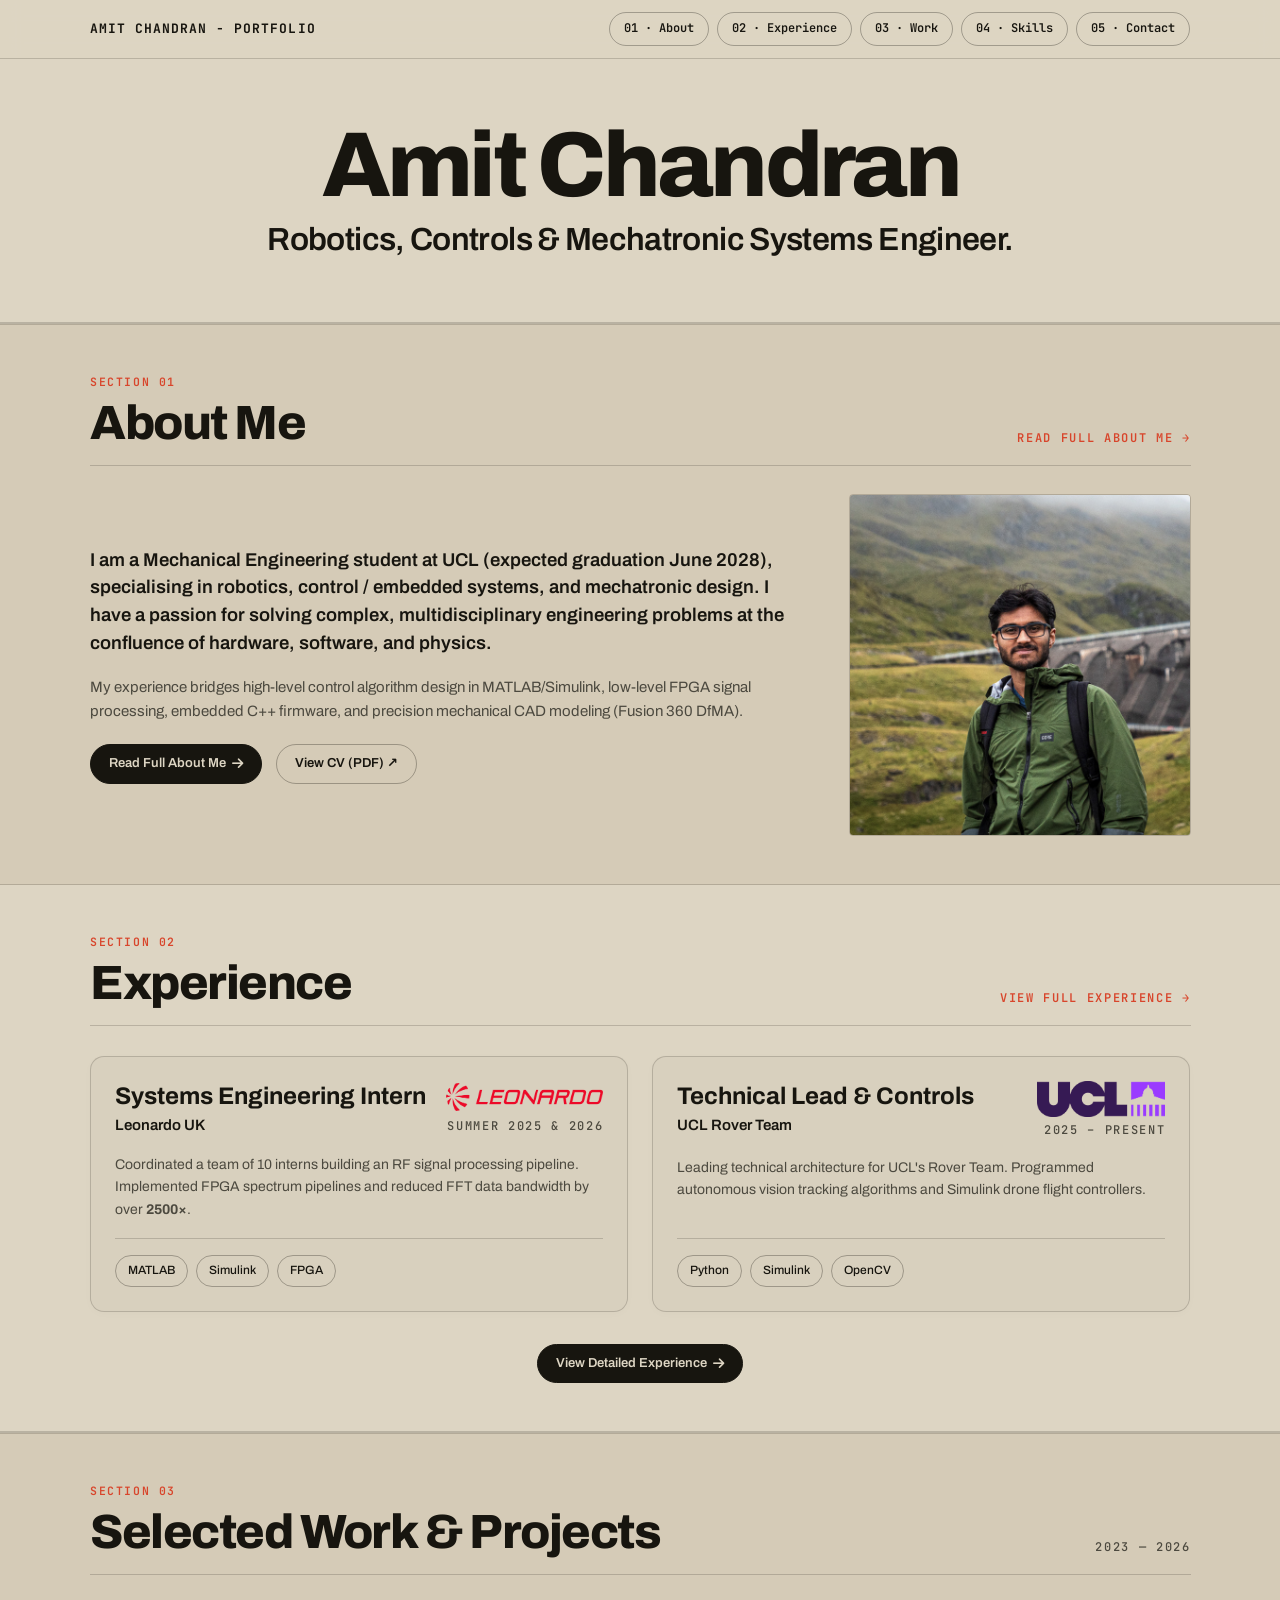
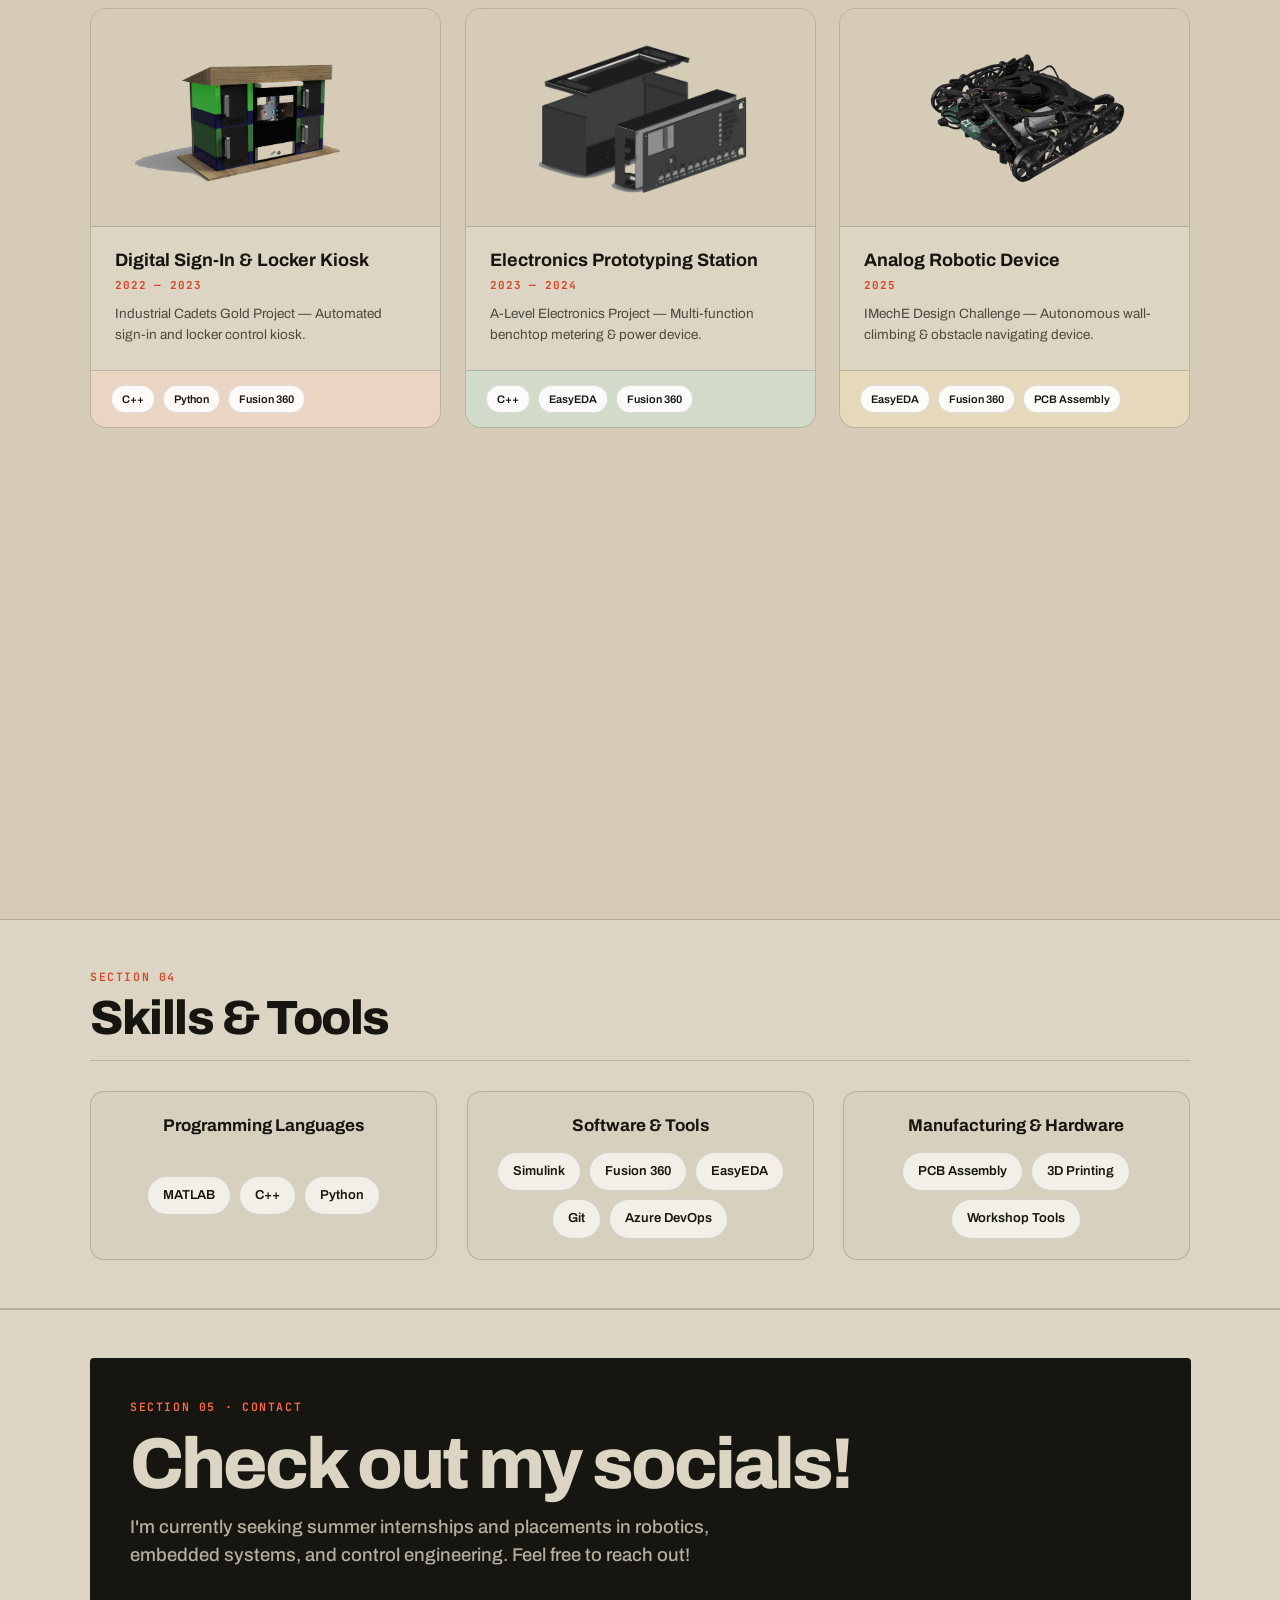
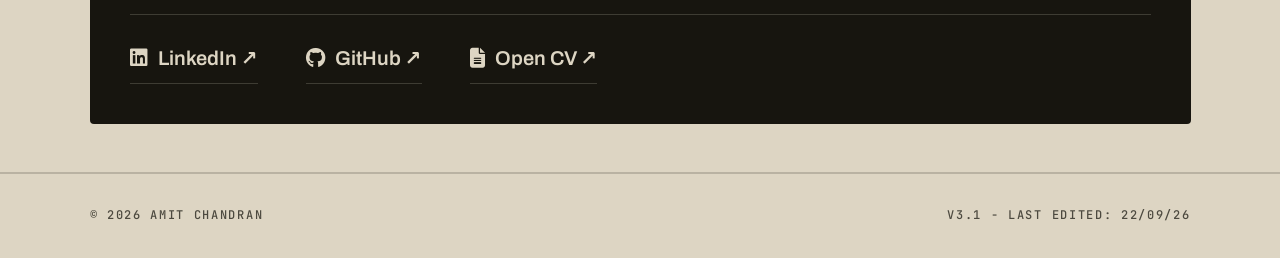
==== commit b246fc12: "style: Added additional bullet points for experience section" ====
--- a/index.html
+++ b/index.html
@@ -80,8 +80,7 @@
                     </div>
                 </div>
                 <div class="profile-photo-container">
-                    <img src="images_general/Profile Photo.jpeg" alt="Amit Chandran" style="width: 100%; height: auto; aspect-ratio: 1/1; object-fit: cover; object-position: 75% center; display: block; border: none; border-radius: 0;">
-                    <div class="caption-banner">Me in the cockpit of an Airbus A320!</div>
+                    <img src="images_general/prfpPhoto.jpeg" alt="Amit Chandran" style="width: 100%; height: auto; aspect-ratio: 1/1; object-fit: cover; object-position: center; display: block; border: none; border-radius: 0;">
                 </div>
             </div>
         </div>
@@ -359,7 +358,7 @@
         <div class="page-container">
             <div class="mono-label" style="display: flex; justify-content: space-between; flex-wrap: wrap; gap: 8px;">
                 <span>© 2026 AMIT CHANDRAN</span>
-                <span>V3.00 - Last Edited: 05/08/26</span>
+                <span>V3.1 - Last Edited: 22/09/26</span>
             </div>
         </div>
     </footer>
--- a/style.css
+++ b/style.css
@@ -566,6 +566,23 @@
   left: 0;
   color: var(--accent);
   font-weight: 600;
+}
+
+.initiative-callout {
+  list-style: none;
+  background: rgba(216, 69, 43, 0.08);
+  border-left: 3px solid var(--accent);
+  padding: 12px 16px;
+  margin: 6px 0;
+  border-radius: 0 4px 4px 0;
+  font-family: var(--font-sans);
+  font-size: 15px;
+  line-height: 1.65;
+  color: var(--muted);
+}
+
+.initiative-callout::before {
+  content: none !important;
 }
 
 /* Contact Block */
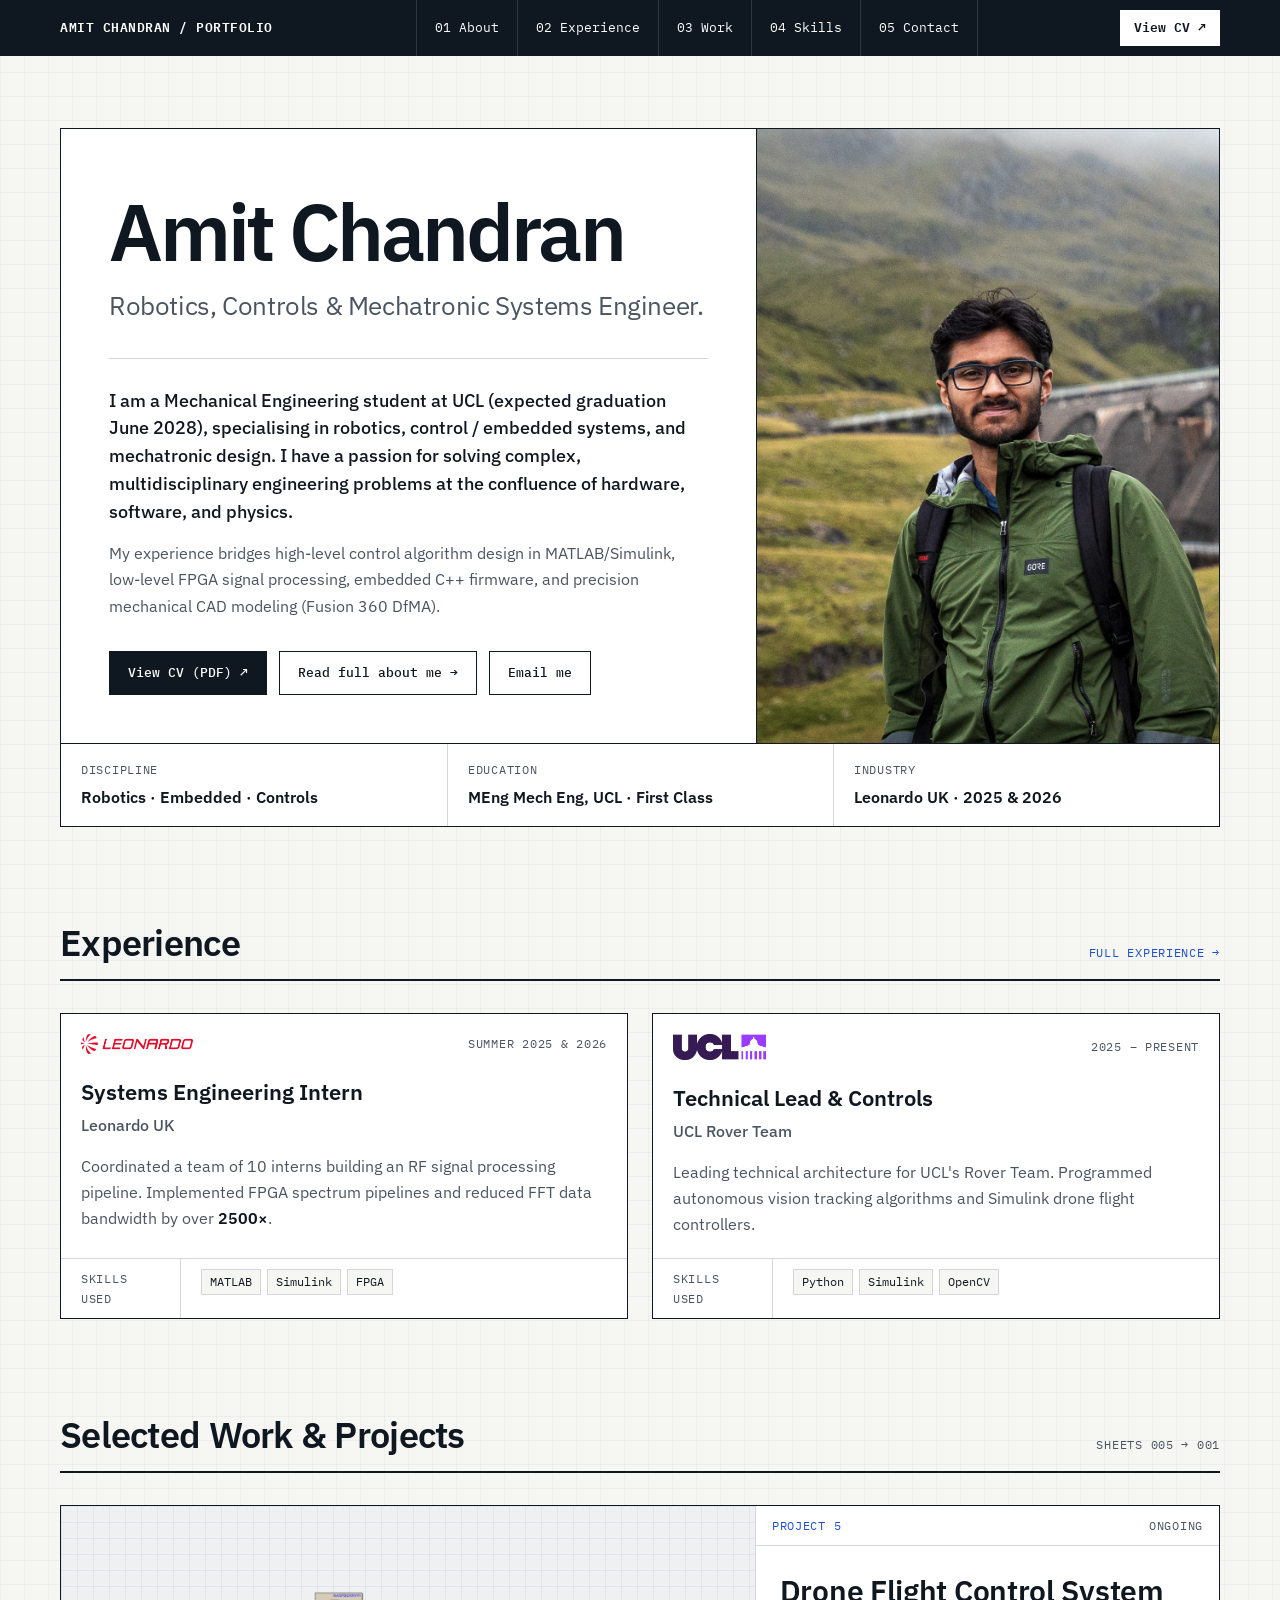
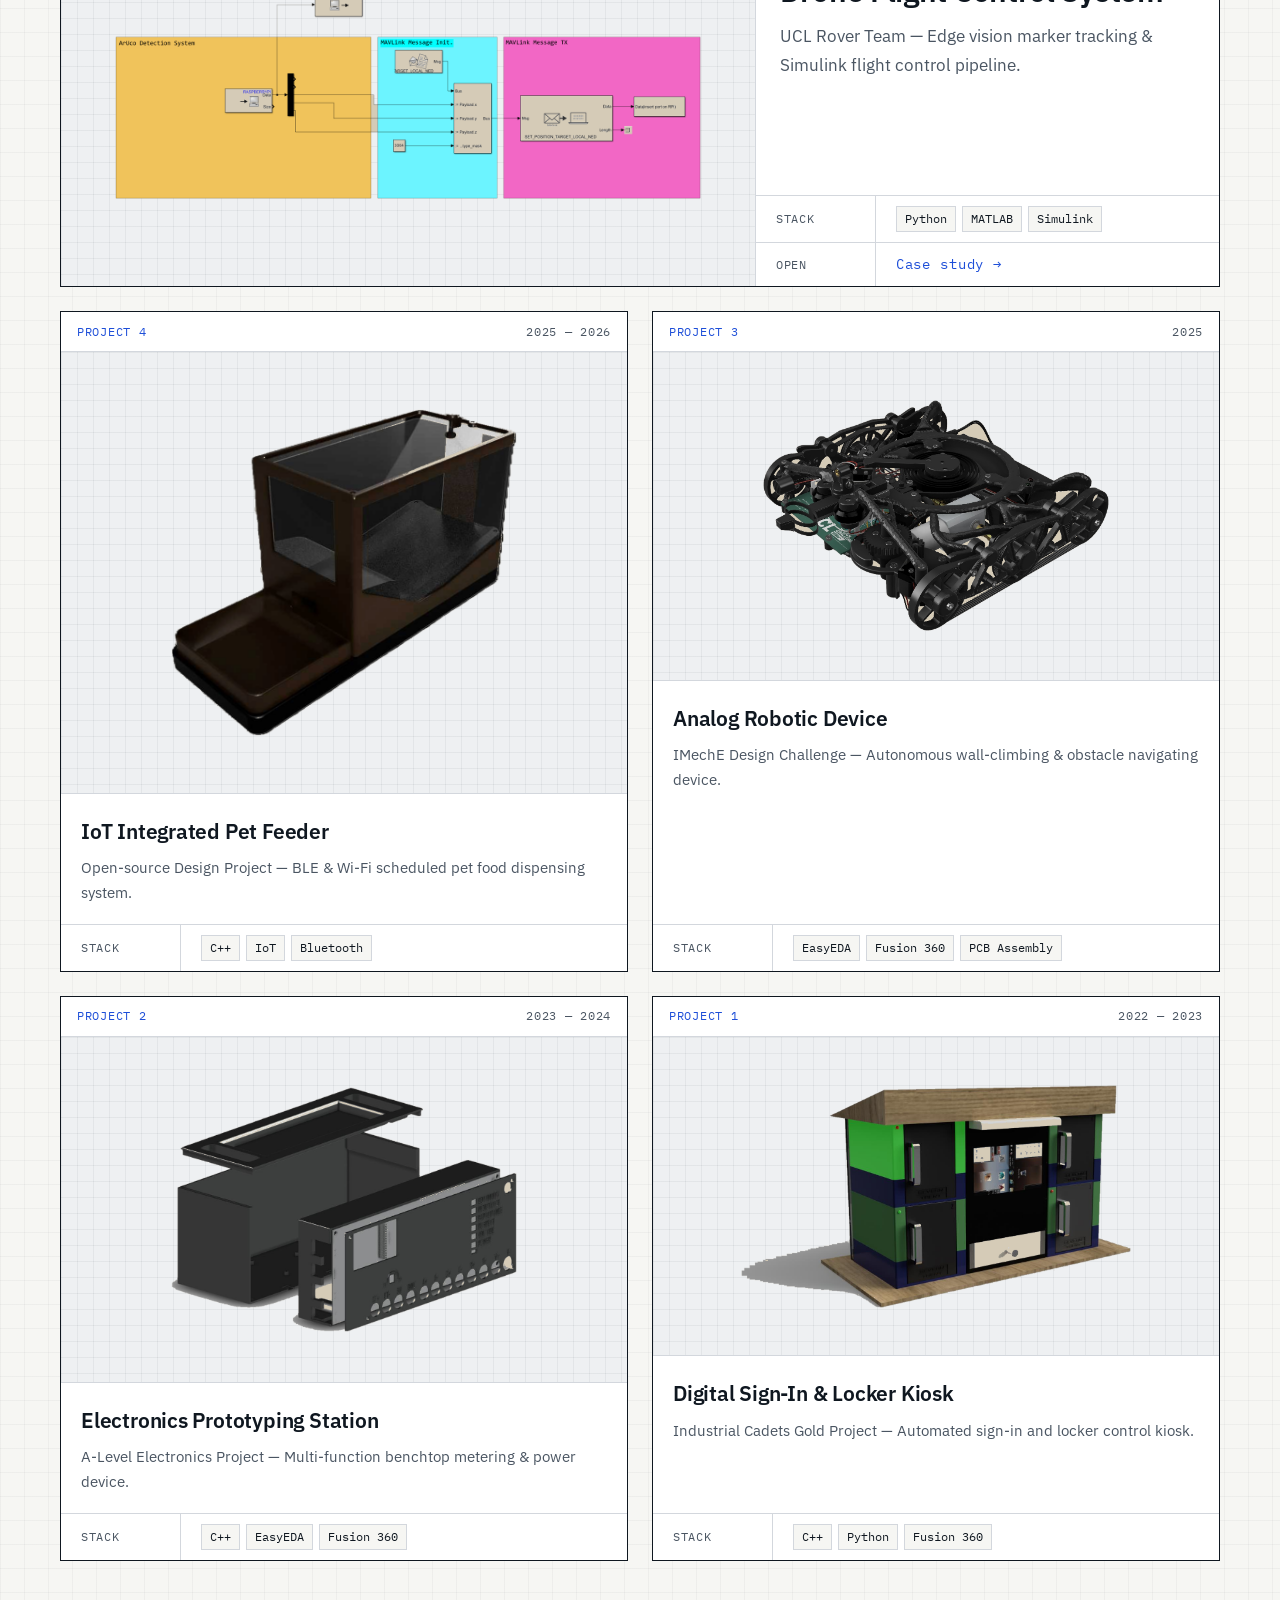
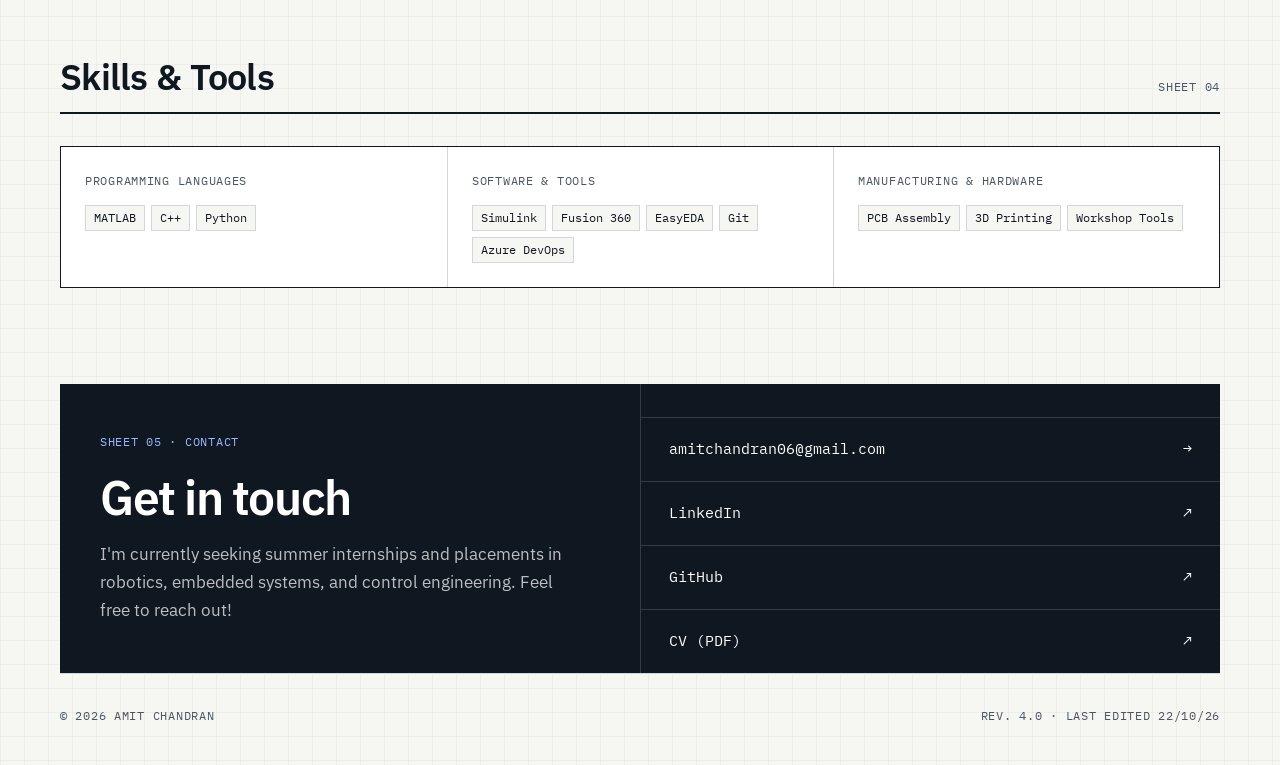
==== commit 57ba624e: "Full overhaul of the UI" ====
--- a/index.html
+++ b/index.html
@@ -3,387 +3,195 @@
 <head>
     <meta charset="UTF-8">
     <meta name="viewport" content="width=device-width, initial-scale=1.0">
-    <title>Amit Chandran — Portfolio</title>
-    
-    <!-- Google Fonts for Archivo, Newsreader & JetBrains Mono -->
+    <title>Amit Chandran — Robotics, Controls &amp; Mechatronic Systems Engineer</title>
+    <meta name="description" content="Portfolio of Amit Chandran — MEng Mechanical Engineering at UCL. Robotics, embedded systems, controls and mechatronics projects.">
     <link rel="preconnect" href="https://fonts.googleapis.com">
     <link rel="preconnect" href="https://fonts.gstatic.com" crossorigin>
-    <link href="https://fonts.googleapis.com/css2?family=Archivo:wght@400;500;600;700;800&family=Newsreader:ital,opsz@1,6..72&family=JetBrains+Mono:wght@400;500;600&display=swap" rel="stylesheet">
-    
-    <!-- FontAwesome Icons -->
-    <link rel="stylesheet" href="https://cdnjs.cloudflare.com/ajax/libs/font-awesome/6.4.0/css/all.min.css">
-    
-    <!-- Shared Swiss Editorial Stylesheet -->
-    <link rel="stylesheet" href="style.css?v=3.17">
+    <link href="https://fonts.googleapis.com/css2?family=IBM+Plex+Mono:wght@400;500;600&amp;family=IBM+Plex+Sans:wght@400;500;600&amp;display=swap" rel="stylesheet">
+    <link rel="stylesheet" href="style.css?v=4.0">
 </head>
 <body>
+    <a class="skip-link" href="#main">Skip to content</a>
 
-    <!-- Mobile Warning Banner -->
-    <div class="mobile-warning-banner" id="mobile-banner">
-        <div class="page-container" style="display: flex; justify-content: space-between; align-items: center; gap: 12px; padding: 12px 0;">
-            <span>Hi, it appears you are on mobile. This page is best viewed on larger screens, or at least on desktop mode. Thank you!</span>
-            <button onclick="document.getElementById('mobile-banner').style.display='none'" style="background: none; border: none; color: inherit; cursor: pointer; font-size: 16px; font-weight: bold; padding: 0 4px;">×</button>
-        </div>
-    </div>
-
-    <!-- Sticky Top Navigation Bar -->
-    <header class="top-nav-bar">
-        <div class="page-container" style="display: flex; justify-content: space-between; align-items: center; gap: 16px; flex-wrap: wrap;">
-            <a href="index.html" class="nav-brand mono-label">AMIT CHANDRAN - Portfolio</a>
-            <nav class="nav-links">
-                <a href="#about" class="jump-pill">01 · About</a>
-                <a href="#experience" class="jump-pill">02 · Experience</a>
-                <a href="#work" class="jump-pill">03 · Work</a>
-                <a href="#skills" class="jump-pill">04 · Skills</a>
-                <a href="#contact" class="jump-pill">05 · Contact</a>
+    <header class="nav">
+        <div class="wrap nav-in">
+            <a class="nav-brand" href="#top">AMIT CHANDRAN / PORTFOLIO</a>
+            <nav class="nav-links" aria-label="Main">
+                <a href="#about">01 About</a>
+                <a href="#experience">02 Experience</a>
+                <a href="#work">03 Work</a>
+                <a href="#skills">04 Skills</a>
+                <a href="#contact">05 Contact</a>
             </nav>
+            <a class="nav-cv" href="https://amitchandran06.github.io/Resumes/AmitChandran_MainResume.pdf" target="_blank" rel="noopener">View CV ↗</a>
         </div>
     </header>
 
-    <!-- Hero Section -->
-    <section class="section-bleed" id="hero" style="padding-top: 64px; padding-bottom: 64px;">
-        <div class="page-container reveal" style="text-align: center;">
-            <h1 class="hero-h1 mb-4" style="text-align: center;">
-                Amit Chandran
-            </h1>
-            <div class="hero-subtitle mb-0" style="text-align: center; margin-inline: auto;">
-                Robotics, Controls & Mechatronic Systems Engineer.
-            </div>
-        </div>
-    </section>
-
-    <!-- 01 — ABOUT Section (Teaser) -->
-    <section class="section-bleed section-alt" id="about">
-        <div class="page-container">
-            <div class="mb-10 border-b pb-6 flex justify-between items-end flex-wrap gap-4 reveal">
-                <div>
-                    <div class="mono-accent mb-2">SECTION 01</div>
-                    <h2 class="section-title-h2">About Me</h2>
-                </div>
-                <a href="about.html" class="mono-label" style="text-decoration: none; color: var(--accent); font-weight: 600;">
-                    READ FULL ABOUT ME →
-                </a>
-            </div>
-
-            <!-- About Teaser Grid -->
-            <div class="about-grid reveal delay-1" style="align-items: center;">
-                <div>
-                    <p class="lead-p mb-6" style="color: var(--ink); font-weight: 600; max-width: 100%;">
-                        I am a Mechanical Engineering student at UCL (expected graduation June 2028), specialising in robotics, control / embedded systems, and mechatronic design. I have a passion for solving complex, multidisciplinary engineering problems at the confluence of hardware, software, and physics.
-                    </p>
-                    <p class="body-p mb-8" style="color: var(--muted);">
-                        My experience bridges high-level control algorithm design in MATLAB/Simulink, low-level FPGA signal processing, embedded C++ firmware, and precision mechanical CAD modeling (Fusion 360 DfMA).
-                    </p>
-                    <div class="flex flex-wrap gap-4 items-center">
-                        <a href="about.html" class="btn-solid">Read Full About Me <i class="fa-solid fa-arrow-right"></i></a>
-                        <a href="https://amitchandran06.github.io/Resumes/AmitChandran_MainResume.pdf" target="_blank" class="pill-btn">View CV (PDF) ↗</a>
-                    </div>
-                </div>
-                <div class="profile-photo-container">
-                    <img src="images_general/prfpPhoto.jpeg" alt="Amit Chandran" style="width: 100%; height: auto; aspect-ratio: 1/1; object-fit: cover; object-position: center; display: block; border: none; border-radius: 0;">
-                </div>
-            </div>
-        </div>
-    </section>
-
-    <!-- 02 — EXPERIENCE Section (Teaser) -->
-    <section class="section-bleed" id="experience">
-        <div class="page-container">
-            <div class="mb-12 border-b pb-6 flex justify-between items-end flex-wrap gap-4 reveal">
-                <div>
-                    <div class="mono-accent mb-2">SECTION 02</div>
-                    <h2 class="section-title-h2">Experience</h2>
-                </div>
-                <a href="experience.html" class="mono-label" style="text-decoration: none; color: var(--accent); font-weight: 600;">
-                    VIEW FULL EXPERIENCE →
-                </a>
-            </div>
-            
-            <div style="display: grid; grid-template-columns: repeat(auto-fit, minmax(300px, 1fr)); gap: 24px; margin-bottom: 32px;">
-                <!-- Summary Card 1 -->
-                <div class="p-8 exp-card reveal delay-1" style="display: flex; flex-direction: column; justify-content: space-between;">
-                    <div>
-                        <div style="display: flex; justify-content: space-between; align-items: flex-start; gap: 12px; margin-bottom: 16px;">
-                            <div>
-                                <h4 class="item-h3">Systems Engineering Intern</h4>
-                                <p class="body-p font-semibold" style="color: var(--ink); margin-top: 2px;">Leonardo UK</p>
+    <main id="main">
+        <section id="top" class="hero-section">
+            <div class="wrap">
+                <div class="frame">
+                    <div class="hero">
+                        <div id="about" class="hero-text">
+                            <h1 class="hero-name">Amit Chandran</h1>
+                            <p class="hero-role">Robotics, Controls &amp; Mechatronic Systems Engineer.</p>
+                            <div class="hero-about">
+                                <p class="lead">I am a Mechanical Engineering student at UCL (expected graduation June 2028), specialising in robotics, control / embedded systems, and mechatronic design. I have a passion for solving complex, multidisciplinary engineering problems at the confluence of hardware, software, and physics.</p>
+                                <p class="muted">My experience bridges high-level control algorithm design in MATLAB/Simulink, low-level FPGA signal processing, embedded C++ firmware, and precision mechanical CAD modeling (Fusion 360 DfMA).</p>
                             </div>
-                            <div style="display: flex; flex-direction: column; align-items: flex-end; gap: 4px;">
-                                <img src="images_general/Leonardo-Logo.png" alt="Leonardo Logo" class="exp-logo" style="height: 28px; max-width: 170px; margin-top: 2px; margin-bottom: 2px;">
-                                <span class="mono-label" style="white-space: nowrap;">Summer 2025 & 2026</span>
+                            <div class="btn-row">
+                                <a class="btn btn-solid" href="https://amitchandran06.github.io/Resumes/AmitChandran_MainResume.pdf" target="_blank" rel="noopener">View CV (PDF) ↗</a>
+                                <a class="btn" href="about.html">Read full about me →</a>
+                                <a class="btn" href="mailto:amitchandran06@gmail.com">Email me</a>
                             </div>
                         </div>
-                        <p class="body-p mb-6" style="color: var(--muted); font-size: 14px; line-height: 1.6;">
-                            Coordinated a team of 10 interns building an RF signal processing pipeline. Implemented FPGA spectrum pipelines and reduced FFT data bandwidth by over <strong>2500×</strong>.
-                        </p>
+                        <div class="hero-photo">
+                            <img src="images_general/prfpPhoto.jpeg" alt="Amit Chandran">
+                        </div>
                     </div>
-                    <div class="exp-skills-row" style="margin-top: 0; padding-top: 16px; border-top: 1px solid var(--line);">
-                        <span class="pill-chip">MATLAB</span>
-                        <span class="pill-chip">Simulink</span>
-                        <span class="pill-chip">FPGA</span>
-                    </div>
-                </div>
-
-                <!-- Summary Card 2 -->
-                <div class="p-8 exp-card reveal delay-2" style="display: flex; flex-direction: column; justify-content: space-between;">
-                    <div>
-                        <div style="display: flex; justify-content: space-between; align-items: flex-start; gap: 12px; margin-bottom: 16px;">
-                            <div>
-                                <h4 class="item-h3">Technical Lead & Controls</h4>
-                                <p class="body-p font-semibold" style="color: var(--ink); margin-top: 2px;">UCL Rover Team</p>
-                            </div>
-                            <div style="display: flex; flex-direction: column; align-items: flex-end; gap: 4px;">
-                                <img src="images_general/UCL_Logo_Landscape_2C_DarkPurple_RGB.png" alt="UCL Logo" class="exp-logo" style="height: 36px; max-width: 140px;">
-                                <span class="mono-label" style="white-space: nowrap;">2025 – Present</span>
-                            </div>
-                        </div>
-                        <p class="body-p mb-6" style="color: var(--muted); font-size: 14px; line-height: 1.6;">
-                            Leading technical architecture for UCL's Rover Team. Programmed autonomous vision tracking algorithms and Simulink drone flight controllers.
-                        </p>
-                    </div>
-                    <div class="exp-skills-row" style="margin-top: 0; padding-top: 16px; border-top: 1px solid var(--line);">
-                        <span class="pill-chip">Python</span>
-                        <span class="pill-chip">Simulink</span>
-                        <span class="pill-chip">OpenCV</span>
+                    <div class="title-block">
+                        <div><div class="mono">Discipline</div><div class="val">Robotics · Embedded · Controls</div></div>
+                        <div><div class="mono">Education</div><div class="val">MEng Mech Eng, UCL · First Class</div></div>
+                        <div><div class="mono">Industry</div><div class="val">Leonardo UK · 2025 &amp; 2026</div></div>
                     </div>
                 </div>
             </div>
+        </section>
 
-            <div class="flex justify-center reveal delay-3">
-                <a href="experience.html" class="btn-solid">View Detailed Experience <i class="fa-solid fa-arrow-right"></i></a>
+        <section id="experience" class="section">
+            <div class="wrap">
+                <div class="section-head">
+                    <h2 class="section-title">Experience</h2>
+                    <a class="mono mono-accent" href="experience.html">Full experience →</a>
+                </div>
+                <div class="exp-grid">
+                    <article class="exp-card">
+                        <div class="exp-card-top">
+                            <img src="images_general/Leonardo-Logo.png" alt="Leonardo" style="height: 20px; width: auto;">
+                            <span class="mono">Summer 2025 &amp; 2026</span>
+                        </div>
+                        <div class="exp-card-body">
+                            <h3>Systems Engineering Intern</h3>
+                            <div class="org">Leonardo UK</div>
+                            <p class="muted">Coordinated a team of 10 interns building an RF signal processing pipeline. Implemented FPGA spectrum pipelines and reduced FFT data bandwidth by over <strong>2500×</strong>.</p>
+                        </div>
+                        <div class="row"><div class="mono">Skills used</div><div class="tags"><span class="tag">MATLAB</span><span class="tag">Simulink</span><span class="tag">FPGA</span></div></div>
+                    </article>
+                    <article class="exp-card">
+                        <div class="exp-card-top">
+                            <img src="images_general/UCL_Logo_Landscape_2C_DarkPurple_RGB.png" alt="UCL" style="height: 26px; width: auto;">
+                            <span class="mono">2025 – Present</span>
+                        </div>
+                        <div class="exp-card-body">
+                            <h3>Technical Lead &amp; Controls</h3>
+                            <div class="org">UCL Rover Team</div>
+                            <p class="muted">Leading technical architecture for UCL's Rover Team. Programmed autonomous vision tracking algorithms and Simulink drone flight controllers.</p>
+                        </div>
+                        <div class="row"><div class="mono">Skills used</div><div class="tags"><span class="tag">Python</span><span class="tag">Simulink</span><span class="tag">OpenCV</span></div></div>
+                    </article>
+                </div>
             </div>
-        </div>
-    </section>
+        </section>
 
-    <!-- 03 — SELECTED WORK Section -->
-    <section class="section-bleed section-alt" id="work">
-        <div class="page-container">
-            <div class="mb-12 border-b pb-6 flex justify-between items-end flex-wrap gap-4 reveal">
-                <div>
-                    <div class="mono-accent mb-2">SECTION 03</div>
-                    <h2 class="section-title-h2">Selected Work & Projects</h2>
+        <section id="work" class="section">
+            <div class="wrap">
+                <div class="section-head">
+                    <h2 class="section-title">Selected Work &amp; Projects</h2>
+                    <span class="mono">Sheets 005 → 001</span>
                 </div>
-                <div class="mono-label">2023 — 2026</div>
-            </div>
-            
-            <div class="project-card-grid">
-                <!-- Project 1 -->
-                <a href="projects/digital-sign-in-kiosk.html" class="project-card reveal delay-1">
-                    <div class="project-card-img-wrap">
-                        <img src="images_kiosk/kiosk-cad-render-processed.png" alt="Digital Sign-In & Locker Kiosk">
-                    </div>
-                    <div class="project-card-body">
-                        <div class="project-card-header">
-                            <h3 class="project-card-title">Digital Sign-In & Locker Kiosk</h3>
-                            <span class="project-card-date">2022 — 2023</span>
+
+                <a class="sheet sheet-feature" href="projects/drone-flight-system.html">
+                    <div class="stage"><img src="images_UCLR/Simulink Top Level Diagram_cutout.png" alt="Simulink flight control diagram"></div>
+                    <div class="sheet-feature-side">
+                        <div class="sheet-head"><span class="mono mono-accent">Project 5</span><span class="mono">Ongoing</span></div>
+                        <div class="sheet-body">
+                            <h3 class="sheet-title">Drone Flight Control System</h3>
+                            <p class="sheet-desc">UCL Rover Team — Edge vision marker tracking &amp; Simulink flight control pipeline.</p>
                         </div>
-                        <p class="project-card-desc">
-                            Industrial Cadets Gold Project — Automated sign-in and locker control kiosk.
-                        </p>
-                    </div>
-                    <div class="project-card-skills-bar pastel-terracotta">
-                        <span class="pill-chip">C++</span>
-                        <span class="pill-chip">Python</span>
-                        <span class="pill-chip">Fusion 360</span>
+                        <div class="row"><div class="mono">Stack</div><div class="tags"><span class="tag">Python</span><span class="tag">MATLAB</span><span class="tag">Simulink</span></div></div>
+                        <div class="row"><div class="mono">Open</div><div class="mono mono-accent" style="text-transform: none; font-size: 14px;">Case study →</div></div>
                     </div>
                 </a>
 
-                <!-- Project 2 -->
-                <a href="projects/desktop-multimeter.html" class="project-card reveal delay-1">
-                    <div class="project-card-img-wrap">
-                        <img src="images_NEA/extracted_293_processed.png" alt="Electronics Prototyping Station">
+                <div class="sheet-grid">
+                <a class="sheet" href="projects/smart-pet-feeder.html">
+                    <div class="sheet-head"><span class="mono mono-accent">Project 4</span><span class="mono">2025 — 2026</span></div>
+                    <div class="stage"><img src="images_pet_feeder/extracted_1_cutout.png" alt="IoT Integrated Pet Feeder" loading="lazy"></div>
+                    <div class="sheet-body">
+                        <h3 class="sheet-title">IoT Integrated Pet Feeder</h3>
+                        <p class="sheet-desc">Open-source Design Project — BLE &amp; Wi-Fi scheduled pet food dispensing system.</p>
                     </div>
-                    <div class="project-card-body">
-                        <div class="project-card-header">
-                            <h3 class="project-card-title">Electronics Prototyping Station</h3>
-                            <span class="project-card-date">2023 — 2024</span>
-                        </div>
-                        <p class="project-card-desc">
-                            A-Level Electronics Project — Multi-function benchtop metering & power device.
-                        </p>
+                    <div class="row"><div class="mono">Stack</div><div class="tags"><span class="tag">C++</span><span class="tag">IoT</span><span class="tag">Bluetooth</span></div></div>
+                </a>
+                <a class="sheet" href="projects/imeche-rover.html">
+                    <div class="sheet-head"><span class="mono mono-accent">Project 3</span><span class="mono">2025</span></div>
+                    <div class="stage"><img src="images_imeche/CAD Render_cutout.png" alt="Analog Robotic Device" loading="lazy"></div>
+                    <div class="sheet-body">
+                        <h3 class="sheet-title">Analog Robotic Device</h3>
+                        <p class="sheet-desc">IMechE Design Challenge — Autonomous wall-climbing &amp; obstacle navigating device.</p>
                     </div>
-                    <div class="project-card-skills-bar pastel-sage">
-                        <span class="pill-chip">C++</span>
-                        <span class="pill-chip">EasyEDA</span>
-                        <span class="pill-chip">Fusion 360</span>
+                    <div class="row"><div class="mono">Stack</div><div class="tags"><span class="tag">EasyEDA</span><span class="tag">Fusion 360</span><span class="tag">PCB Assembly</span></div></div>
+                </a>
+                <a class="sheet" href="projects/desktop-multimeter.html">
+                    <div class="sheet-head"><span class="mono mono-accent">Project 2</span><span class="mono">2023 — 2024</span></div>
+                    <div class="stage"><img src="images_NEA/extracted_293_cutout.png" alt="Electronics Prototyping Station" loading="lazy"></div>
+                    <div class="sheet-body">
+                        <h3 class="sheet-title">Electronics Prototyping Station</h3>
+                        <p class="sheet-desc">A-Level Electronics Project — Multi-function benchtop metering &amp; power device.</p>
                     </div>
+                    <div class="row"><div class="mono">Stack</div><div class="tags"><span class="tag">C++</span><span class="tag">EasyEDA</span><span class="tag">Fusion 360</span></div></div>
                 </a>
+                <a class="sheet" href="projects/digital-sign-in-kiosk.html">
+                    <div class="sheet-head"><span class="mono mono-accent">Project 1</span><span class="mono">2022 — 2023</span></div>
+                    <div class="stage"><img src="images_kiosk/kiosk-cad-render-cutout.png" alt="Digital Sign-In &amp; Locker Kiosk" loading="lazy"></div>
+                    <div class="sheet-body">
+                        <h3 class="sheet-title">Digital Sign-In &amp; Locker Kiosk</h3>
+                        <p class="sheet-desc">Industrial Cadets Gold Project — Automated sign-in and locker control kiosk.</p>
+                    </div>
+                    <div class="row"><div class="mono">Stack</div><div class="tags"><span class="tag">C++</span><span class="tag">Python</span><span class="tag">Fusion 360</span></div></div>
+                </a>
+                </div>
+            </div>
+        </section>
 
-                <!-- Project 3 -->
-                <a href="projects/imeche-rover.html" class="project-card reveal delay-2">
-                    <div class="project-card-img-wrap">
-                        <img src="images_imeche/CAD Render_processed.png" alt="Analog Robotic Device">
+        <section id="skills" class="section">
+            <div class="wrap">
+                <div class="section-head">
+                    <h2 class="section-title">Skills &amp; Tools</h2>
+                    <span class="mono">Sheet 04</span>
+                </div>
+                <div class="skills-grid">
+                    <div><div class="mono">Programming Languages</div><div class="tags"><span class="tag">MATLAB</span><span class="tag">C++</span><span class="tag">Python</span></div></div>
+                    <div><div class="mono">Software &amp; Tools</div><div class="tags"><span class="tag">Simulink</span><span class="tag">Fusion 360</span><span class="tag">EasyEDA</span><span class="tag">Git</span><span class="tag">Azure DevOps</span></div></div>
+                    <div><div class="mono">Manufacturing &amp; Hardware</div><div class="tags"><span class="tag">PCB Assembly</span><span class="tag">3D Printing</span><span class="tag">Workshop Tools</span></div></div>
+                </div>
+            </div>
+        </section>
+
+        <section id="contact" class="section">
+            <div class="wrap">
+                <div class="contact">
+                    <div class="contact-text">
+                        <div class="mono" style="color: var(--accent-on-dark); margin-bottom: 20px;">Sheet 05 · Contact</div>
+                        <h2>Get in touch</h2>
+                        <p>I'm currently seeking summer internships and placements in robotics, embedded systems, and control engineering. Feel free to reach out!</p>
                     </div>
-                    <div class="project-card-body">
-                        <div class="project-card-header">
-                            <h3 class="project-card-title">Analog Robotic Device</h3>
-                            <span class="project-card-date">2025</span>
-                        </div>
-                        <p class="project-card-desc">
-                            IMechE Design Challenge — Autonomous wall-climbing & obstacle navigating device.
-                        </p>
-                    </div>
-                    <div class="project-card-skills-bar pastel-sandstone">
-                        <span class="pill-chip">EasyEDA</span>
-                        <span class="pill-chip">Fusion 360</span>
-                        <span class="pill-chip">PCB Assembly</span>
-                    </div>
-                </a>
-
-                <!-- Project 4 -->
-                <a href="projects/smart-pet-feeder.html" class="project-card reveal delay-2">
-                    <div class="project-card-img-wrap">
-                        <img src="images_pet_feeder/extracted_1_processed.png" alt="IoT Integrated Pet Feeder">
-                    </div>
-                    <div class="project-card-body">
-                        <div class="project-card-header">
-                            <h3 class="project-card-title">IoT Integrated Pet Feeder</h3>
-                            <span class="project-card-date">2025 — 2026</span>
-                        </div>
-                        <p class="project-card-desc">
-                            Open-source Design Project — BLE & Wi-Fi scheduled pet food dispensing system.
-                        </p>
-                    </div>
-                    <div class="project-card-skills-bar pastel-slate">
-                        <span class="pill-chip">C++</span>
-                        <span class="pill-chip">IoT</span>
-                        <span class="pill-chip">Bluetooth</span>
-                    </div>
-                </a>
-
-                <!-- Project 5 -->
-                <a href="projects/drone-flight-system.html" class="project-card reveal delay-3">
-                    <div class="project-card-img-wrap">
-                        <img src="images_UCLR/Simulink Top Level Diagram_processed.png" alt="Drone Flight Control System">
-                    </div>
-                    <div class="project-card-body">
-                        <div class="project-card-header">
-                            <h3 class="project-card-title">Drone Flight Control System</h3>
-                            <span class="project-card-date">Ongoing</span>
-                        </div>
-                        <p class="project-card-desc">
-                            UCL Rover Team — Edge vision marker tracking & Simulink flight control pipeline.
-                        </p>
-                    </div>
-                    <div class="project-card-skills-bar pastel-clay">
-                        <span class="pill-chip">Python</span>
-                        <span class="pill-chip">MATLAB</span>
-                        <span class="pill-chip">Simulink</span>
-                    </div>
-                </a>
-            </div>
-        </div>
-    </section>
-
-    <!-- 04 — SKILLS & TOOLS Section -->
-    <section class="section-bleed" id="skills">
-        <div class="page-container">
-            <div class="mb-12 border-b pb-6 reveal">
-                <div class="mono-accent mb-2">SECTION 04</div>
-                <h2 class="section-title-h2">Skills & Tools</h2>
-            </div>
-            
-            <!-- Categorized Skills Grid matching page background color -->
-            <div class="grid-3col">
-                <!-- Programming Languages -->
-                <div class="skills-box reveal delay-1">
-                    <h3 class="skills-box-title">
-                        Programming Languages
-                    </h3>
-                    <div class="skills-box-chips">
-                        <span class="pill-chip">MATLAB</span>
-                        <span class="pill-chip">C++</span>
-                        <span class="pill-chip">Python</span>
-                    </div>
-                </div>
-
-                <!-- Software & Tools -->
-                <div class="skills-box reveal delay-2">
-                    <h3 class="skills-box-title">
-                        Software & Tools
-                    </h3>
-                    <div class="skills-box-chips">
-                        <span class="pill-chip">Simulink</span>
-                        <span class="pill-chip">Fusion 360</span>
-                        <span class="pill-chip">EasyEDA</span>
-                        <span class="pill-chip">Git</span>
-                        <span class="pill-chip">Azure DevOps</span>
-                    </div>
-                </div>
-
-                <!-- Manufacturing -->
-                <div class="skills-box reveal delay-3">
-                    <h3 class="skills-box-title">
-                        Manufacturing & Hardware
-                    </h3>
-                    <div class="skills-box-chips">
-                        <span class="pill-chip">PCB Assembly</span>
-                        <span class="pill-chip">3D Printing</span>
-                        <span class="pill-chip">Workshop Tools</span>
+                    <div class="contact-links">
+                        <a class="contact-link" href="mailto:amitchandran06@gmail.com">amitchandran06@gmail.com <span aria-hidden="true">→</span></a>
+                        <a class="contact-link" href="https://www.linkedin.com/in/amit-chandran" target="_blank" rel="noopener">LinkedIn <span aria-hidden="true">↗</span></a>
+                        <a class="contact-link" href="https://github.com/amitchandran06" target="_blank" rel="noopener">GitHub <span aria-hidden="true">↗</span></a>
+                        <a class="contact-link" href="https://amitchandran06.github.io/Resumes/AmitChandran_MainResume.pdf" target="_blank" rel="noopener">CV (PDF) <span aria-hidden="true">↗</span></a>
                     </div>
                 </div>
             </div>
-        </div>
-    </section>
+        </section>
+    </main>
 
-    <!-- 05 — CONTACT Section -->
-    <section class="section-bleed" id="contact">
-        <div class="page-container">
-            <div class="contact-block reveal">
-                <div>
-                    <div class="mono-accent mb-4" style="color: #FF6B4A;">SECTION 05 · CONTACT</div>
-                    <h2 class="hero-h1 mb-6" style="color: var(--paper);">Check out my socials!</h2>
-                    <p class="lead-p mb-8" style="color: rgba(221, 213, 195, 0.8); max-width: 640px;">
-                        I'm currently seeking summer internships and placements in robotics, embedded systems, and control engineering. Feel free to reach out!
-                    </p>
-                </div>
-                
-                <div class="contact-links-row">
-                    <a href="https://www.linkedin.com/in/amit-chandran" target="_blank" class="contact-link">
-                        <i class="fa-brands fa-linkedin"></i> LinkedIn ↗
-                    </a>
-                    <a href="https://github.com/amitchandran06" target="_blank" class="contact-link">
-                        <i class="fa-brands fa-github"></i> GitHub ↗
-                    </a>
-                    <a href="https://amitchandran06.github.io/Resumes/AmitChandran_MainResume.pdf" target="_blank" class="contact-link">
-                        <i class="fa-solid fa-file-lines"></i> Open CV ↗
-                    </a>
-                </div>
-            </div>
-        </div>
-    </section>
-
-    <!-- Footer -->
-    <footer style="padding: 32px var(--pad-x);">
-        <div class="page-container">
-            <div class="mono-label" style="display: flex; justify-content: space-between; flex-wrap: wrap; gap: 8px;">
-                <span>© 2026 AMIT CHANDRAN</span>
-                <span>V3.1 - Last Edited: 22/09/26</span>
-            </div>
+    <footer class="wrap">
+        <div class="footer mono footer-rule">
+            <span>© 2026 Amit Chandran</span>
+            <span>Rev. 4.0 · Last edited 22/10/26</span>
         </div>
     </footer>
-
-    <!-- Scroll Reveal Observer Script -->
-    <script>
-        document.addEventListener('DOMContentLoaded', () => {
-            const observerOptions = {
-                root: null,
-                rootMargin: '0px 0px -30px 0px',
-                threshold: 0.1
-            };
-
-            const observer = new IntersectionObserver((entries, obs) => {
-                entries.forEach(entry => {
-                    if (entry.isIntersecting) {
-                        entry.target.classList.add('active');
-                        obs.unobserve(entry.target);
-                    }
-                });
-            }, observerOptions);
-
-            document.querySelectorAll('.reveal').forEach(el => observer.observe(el));
-        });
-    </script>
-
 </body>
 </html>
--- a/style.css
+++ b/style.css
@@ -1,1092 +1,519 @@
 /* ==========================================================================
-   Swiss Editorial Design System — Portfolio of Amit Chandran
-   (Scaled ~15% smaller for a sleek, compact, 80% zoom-out editorial aesthetic)
+   Amit Chandran — Portfolio
+   V4.0 "Datasheet" design system
+   Plain CSS, no build step (GitHub Pages friendly)
    ========================================================================== */
 
 :root {
-  /* Color Tokens */
-  --paper:       #DDD5C3;   /* Rich archival greige/stone paper background */
-  --ink:         #17150F;   /* Near-black primary text / dark blocks */
-  --muted:       #4C493F;   /* Body copy */
-  --faint:       #8A877B;   /* Labels, captions, metadata */
-  --accent:      #D8452B;   /* Vermillion — link hovers, section kickers */
-  --line:        rgba(23, 21, 15, 0.18);  /* Hairline dividers */
-  --line-strong: rgba(23, 21, 15, 0.30);  /* Chip borders */
-
-  /* Typography */
-  --font-sans:   'Archivo', system-ui, -apple-system, sans-serif;
-  --font-serif:  'Newsreader', Georgia, serif;
-  --font-mono:   'JetBrains Mono', ui-monospace, monospace;
-
-  /* Rhythm & Spacing (~15% scaled down for sleek, compact editorial framing) */
-  --pad-x:       clamp(28px, 7vw, 100px);  /* Generous horizontal margins, scaled for 15% zoom out */
-  --pad-y:       clamp(30px, 4.2vw, 48px); /* Standardized compact section vertical padding */
-  --maxw:        1440px;                   /* Content max width, centered */
-}
-
-/* ==========================================================================
-   Global Resets
-   ========================================================================== */
-
-* {
-  box-sizing: border-box;
-  margin: 0;
-  padding: 0;
-}
+  --bg:      #F6F6F3;   /* page ground */
+  --card:    #FFFFFF;   /* panels / cards */
+  --stage:   #EEF0F2;   /* image stages */
+  --ink:     #0F1720;   /* text, borders, dark blocks */
+  --muted:   #4A5562;   /* body copy */
+  --line:    #D3D7DD;   /* hairlines inside panels */
+  --accent:  #1D4ED8;   /* blue — labels, links, hovers */
+  --accent-on-dark: #9DB6FF;
+
+  --font-sans: 'IBM Plex Sans', system-ui, -apple-system, 'Segoe UI', sans-serif;
+  --font-mono: 'IBM Plex Mono', ui-monospace, 'SFMono-Regular', Menlo, monospace;
+
+  --maxw: 1240px;
+  --gutter: 40px;
+  --nav-h: 56px;
+}
+
+/* --------------------------------------------------------------------------
+   Base
+   -------------------------------------------------------------------------- */
+
+*, *::before, *::after { box-sizing: border-box; }
 
 html {
   scroll-behavior: smooth;
-  font-size: 14px; /* Scaled down from 16px (~15% zoom out) */
+  scroll-padding-top: calc(var(--nav-h) + 24px);
+  -webkit-text-size-adjust: 100%;
 }
 
 body {
-  background-color: var(--paper);
+  margin: 0;
+  background-color: var(--bg);
+  background-image:
+    linear-gradient(rgba(15, 23, 32, .035) 1px, transparent 1px),
+    linear-gradient(90deg, rgba(15, 23, 32, .035) 1px, transparent 1px);
+  background-size: 24px 24px;
   color: var(--ink);
   font-family: var(--font-sans);
+  font-size: 16px;
   line-height: 1.65;
-  overflow-x: hidden;
   -webkit-font-smoothing: antialiased;
 }
 
-a {
-  color: inherit;
-  text-decoration: none;
-  transition: all 0.2s ease;
-}
-
-a:hover {
-  color: var(--accent);
-}
-
-img {
-  max-width: 100%;
-  height: auto;
-  display: block;
-}
-
-::selection {
-  background-color: var(--accent);
-  color: var(--paper);
-}
-
-/* ==========================================================================
-   Utility Classes (~15% scaled down spacing)
-   ========================================================================== */
-
-.flex { display: flex; }
-.flex-col { flex-direction: column; }
-.flex-wrap { flex-wrap: wrap; }
-.items-center { align-items: center; }
-.items-start { align-items: flex-start; }
-.items-end { align-items: flex-end; }
-.justify-between { justify-content: space-between; }
-.justify-center { justify-content: center; }
-.inline-block { display: inline-block; }
-
-.gap-2 { gap: 6px; }
-.gap-3 { gap: 10px; }
-.gap-4 { gap: 14px; }
-.gap-6 { gap: 20px; }
-
-.mb-1 { margin-bottom: 3px; }
-.mb-2 { margin-bottom: 6px; }
-.mb-3 { margin-bottom: 10px; }
-.mb-4 { margin-bottom: 14px; }
-.mb-6 { margin-bottom: 17px; }
-.mb-8 { margin-bottom: 20px; }
-.mb-10 { margin-bottom: 27px; }
-.mb-12 { margin-bottom: 30px; }
-.mb-16 { margin-bottom: 40px; }
-.mr-2 { margin-right: 6px; }
-
-.pb-4 { padding-bottom: 14px; }
-.pb-6 { padding-bottom: 17px; }
-.pb-8 { padding-bottom: 20px; }
-.pb-10 { padding-bottom: clamp(20px, 3.5vw, 30px); }
-.pb-16 { padding-bottom: clamp(28px, 4.2vw, 40px); }
-
-.pt-4 { padding-top: 14px; }
-.pt-6 { padding-top: 17px; }
-.pt-8 { padding-top: 20px; }
-.pt-10 { padding-top: clamp(20px, 3.5vw, 30px); }
-.pt-16 { padding-top: clamp(28px, 4.2vw, 40px); }
-
-.py-8 { padding-top: 20px; padding-bottom: 20px; }
-.py-10 { padding-top: clamp(20px, 3.5vw, 30px); padding-bottom: clamp(20px, 3.5vw, 30px); }
-.py-16 { padding-top: clamp(28px, 4.2vw, 40px); padding-bottom: clamp(28px, 4.2vw, 40px); }
-.p-8 { padding: clamp(17px, 2.5vw, 24px); }
-
-.border { border: 1px solid var(--line); }
-.border-b { border-bottom: 1px solid var(--line); }
-.border-t { border-top: 1px solid var(--line); }
-
-.space-y-4 > * + * { margin-top: 14px; }
-
-/* ==========================================================================
-   Typography Classes (~15% scaled down)
-   ========================================================================== */
-
-.hero-h1 {
-  font-family: var(--font-sans);
-  font-weight: 800;
-  font-size: clamp(34px, 6vw, 72px);
-  line-height: 0.92;
-  letter-spacing: -0.04em;
-  color: var(--ink);
-  text-wrap: balance;
-}
-
-#hero .hero-h1 {
-  font-size: clamp(40px, 7.5vw, 92px);
-}
-
-.hero-subtitle {
-  font-family: var(--font-sans);
-  font-weight: 600;
-  font-size: clamp(18px, 3.2vw, 32px);
-  line-height: 1.15;
-  letter-spacing: -0.02em;
-  color: var(--ink);
-}
-
-.section-title-h2 {
-  font-family: var(--font-sans);
-  font-weight: 800;
-  font-size: clamp(28px, 4.5vw, 48px);
-  line-height: 1.05;
-  letter-spacing: -0.03em;
-  color: var(--ink);
-}
-
-.section-h2 {
-  font-family: var(--font-sans);
-  font-weight: 700;
-  font-size: clamp(20px, 2.7vw, 28px);
-  line-height: 1.15;
-  letter-spacing: -0.02em;
-  color: var(--ink);
-}
-
-.item-h3 {
-  font-family: var(--font-sans);
-  font-weight: 700;
-  font-size: clamp(20px, 2.5vw, 24px);
-  line-height: 1.25;
-  color: var(--ink);
-}
-
-.lead-p {
-  font-family: var(--font-sans);
-  font-weight: 500;
-  font-size: clamp(15px, 2vw, 18.5px);
-  line-height: 1.5;
-  color: var(--ink);
-}
-
-.body-p {
-  font-family: var(--font-sans);
-  font-weight: 400;
-  font-size: 15px;
-  line-height: 1.65;
-  color: var(--muted);
-}
-
-.mono-label {
+img { max-width: 100%; height: auto; display: block; }
+
+a { color: var(--ink); text-decoration: none; transition: color .2s ease, background-color .2s ease; }
+a:hover { color: var(--accent); }
+
+:focus-visible { outline: 2px solid var(--accent); outline-offset: 2px; }
+
+::selection { background: var(--accent); color: #fff; }
+
+h1, h2, h3, p { margin: 0; }
+
+strong { color: var(--ink); font-weight: 600; }
+
+.wrap {
+  max-width: var(--maxw);
+  margin: 0 auto;
+  padding: 0 var(--gutter);
+}
+
+.mono {
   font-family: var(--font-mono);
   font-size: 12px;
-  font-weight: 500;
-  letter-spacing: 0.14em;
+  letter-spacing: .06em;
   text-transform: uppercase;
   color: var(--muted);
 }
-
-.case-hero-img {
-  width: 100%;
-  height: clamp(140px, 20vw, 260px);
-  max-height: 260px;
-  object-fit: contain;
-  cursor: zoom-in;
-  margin-inline: auto;
-  display: block;
-}
-
-.mono-accent {
-  font-family: var(--font-mono);
-  font-size: 11.5px;
-  font-weight: 600;
-  letter-spacing: 0.14em;
-  text-transform: uppercase;
-  color: var(--accent);
-}
-
-/* ==========================================================================
-   Layout & Structure
-   ========================================================================== */
-
-.page-container {
-  max-width: var(--maxw);
-  margin-inline: auto;
-}
-
-.section-bleed {
-  padding: var(--pad-y) var(--pad-x);
-  border-bottom: 2px solid var(--line);
-}
-
-/* Hero specific spacing (Tightened bottom gap before About section) */
-#hero {
-  padding-top: clamp(30px, 5vw, 54px);
-  padding-bottom: clamp(14px, 2vw, 24px);
-}
-
-/* Quick Jump Pill Bar in Hero */
-.quick-jump-bar {
-  display: flex;
-  flex-wrap: wrap;
-  align-items: center;
-  gap: 10px;
-  margin-top: 30px;
-  padding-top: 20px;
+.mono-accent { color: var(--accent); }
+
+.muted { color: var(--muted); }
+
+.skip-link {
+  position: absolute; left: -9999px; top: 8px;
+  background: #fff; color: var(--ink); padding: 8px 12px; z-index: 100;
+}
+.skip-link:focus { left: 8px; }
+
+/* --------------------------------------------------------------------------
+   Navigation
+   -------------------------------------------------------------------------- */
+
+.nav {
+  position: sticky; top: 0; z-index: 50;
+  background: var(--ink); color: #fff;
+}
+.nav a { color: #fff; }
+.nav a:hover { color: var(--accent-on-dark); }
+
+.nav-in {
+  display: flex; align-items: center; justify-content: space-between;
+  gap: 24px; height: var(--nav-h);
+  font-family: var(--font-mono); font-size: 13px;
+}
+
+.nav-brand { font-weight: 600; letter-spacing: .04em; white-space: nowrap; }
+
+.nav-links { display: flex; }
+.nav-links a {
+  display: flex; align-items: center; height: var(--nav-h);
+  padding: 0 18px; border-left: 1px solid rgba(255, 255, 255, .14);
+}
+.nav-links a:last-child { border-right: 1px solid rgba(255, 255, 255, .14); }
+.nav-links a.is-current { background: #fff; color: var(--ink); }
+
+.nav-cv {
+  display: inline-flex; align-items: center; min-height: 36px; padding: 0 14px;
+  background: #fff; color: var(--ink) !important; font-weight: 600; white-space: nowrap;
+}
+.nav-cv:hover { background: var(--accent-on-dark); }
+
+/* --------------------------------------------------------------------------
+   Buttons, tags
+   -------------------------------------------------------------------------- */
+
+.btn {
+  display: inline-flex; align-items: center; gap: 10px;
+  min-height: 44px; padding: 0 18px;
+  font-family: var(--font-mono); font-size: 13px; font-weight: 500;
+  border: 1px solid var(--ink); background: var(--card); color: var(--ink);
+}
+.btn:hover { background: var(--ink); color: #fff; }
+.btn-solid { background: var(--ink); color: #fff; }
+.btn-solid:hover { background: var(--accent); border-color: var(--accent); color: #fff; }
+.btn-row { display: flex; flex-wrap: wrap; gap: 12px; }
+
+.tag {
+  display: inline-flex; align-items: center; height: 26px; padding: 0 8px;
+  border: 1px solid var(--line); background: var(--bg);
+  font-family: var(--font-mono); font-size: 12px; color: var(--ink);
+}
+.tags { display: flex; flex-wrap: wrap; gap: 6px; }
+
+/* --------------------------------------------------------------------------
+   Panels & title blocks
+   -------------------------------------------------------------------------- */
+
+.frame { border: 1px solid var(--ink); background: var(--card); }
+
+.title-block {
+  display: grid; grid-template-columns: repeat(var(--cols, 3), minmax(0, 1fr));
+  border-top: 1px solid var(--ink);
+}
+.title-block > div { padding: 16px 20px; }
+.title-block > div + div { border-left: 1px solid var(--line); }
+.title-block .val { font-weight: 600; margin-top: 4px; }
+
+.row {
+  display: grid; grid-template-columns: 120px 1fr;
   border-top: 1px solid var(--line);
 }
-
-.jump-pill {
-  font-family: var(--font-mono);
-  font-size: 12px;
-  font-weight: 600;
-  color: var(--ink);
-  background-color: transparent;
-  border: 1px solid var(--line-strong);
-  padding: 6px 14px;
-  border-radius: 100px;
-  transition: all 0.2s ease;
-  display: inline-flex;
-  align-items: center;
-  gap: 6px;
-}
-
-.jump-pill:hover {
-  background-color: var(--ink);
-  color: var(--paper);
-  border-color: var(--ink);
-  transform: translateY(-2px);
-}
-
-/* Grid splits */
-.grid-2col {
+.row > div { padding: 10px 20px; }
+.row > div:first-child { border-right: 1px solid var(--line); display: flex; align-items: center; }
+
+.stage {
+  display: flex; align-items: center; justify-content: center;
+  padding: 28px;
+  background-color: var(--stage);
+  background-image:
+    linear-gradient(rgba(15, 23, 32, .05) 1px, transparent 1px),
+    linear-gradient(90deg, rgba(15, 23, 32, .05) 1px, transparent 1px);
+  background-size: 16px 16px;
+}
+.stage img { max-width: 80%; max-height: 85%; object-fit: contain; }
+
+/* --------------------------------------------------------------------------
+   Homepage
+   -------------------------------------------------------------------------- */
+
+.hero-section { padding: 72px 0 0; }
+
+.hero { display: grid; grid-template-columns: 1.5fr 1fr; }
+.hero-text {
+  padding: 64px 48px 48px;
+  display: flex; flex-direction: column; justify-content: flex-end;
+}
+.hero-name {
+  font-size: 80px; line-height: .95; font-weight: 600; letter-spacing: -.04em;
+}
+.hero-role {
+  margin-top: 20px; font-size: 26px; line-height: 1.25; letter-spacing: -.015em;
+  color: var(--muted); max-width: 620px;
+}
+.hero-about {
+  margin-top: 36px; padding-top: 28px; border-top: 1px solid var(--line); max-width: 680px;
+}
+.hero-about .lead { font-size: 18px; line-height: 1.55; font-weight: 500; margin-bottom: 14px; }
+.hero-text .btn-row { margin-top: 32px; }
+.hero-photo {
+  position: relative; overflow: hidden; min-height: 520px;
+  border-left: 1px solid var(--ink);
+}
+.hero-photo img {
+  position: absolute; inset: 0; width: 100%; height: 100%;
+  object-fit: cover; object-position: 50% 40%;
+}
+
+.section { padding: 96px 0 0; }
+.section-head {
+  display: flex; justify-content: space-between; align-items: flex-end; gap: 24px;
+  padding-bottom: 16px; border-bottom: 2px solid var(--ink); margin-bottom: 32px;
+}
+.section-title { font-size: 36px; font-weight: 600; letter-spacing: -.02em; line-height: 1.1; }
+
+/* Experience summary cards */
+.exp-grid { display: grid; grid-template-columns: repeat(2, minmax(0, 1fr)); gap: 24px; }
+.exp-card { display: flex; flex-direction: column; border: 1px solid var(--ink); background: var(--card); }
+.exp-card-top { display: flex; justify-content: space-between; align-items: center; gap: 16px; padding: 20px; }
+.exp-card-body { padding: 0 20px 20px; flex-grow: 1; }
+.exp-card-body h3 { font-size: 22px; font-weight: 600; margin-bottom: 2px; }
+.exp-card-body .org { font-weight: 500; color: var(--muted); margin-bottom: 14px; }
+
+/* Project sheets */
+.sheet {
+  display: flex; flex-direction: column;
+  border: 1px solid var(--ink); background: var(--card); color: var(--ink);
+  transition: transform .25s cubic-bezier(.16, 1, .3, 1), box-shadow .25s ease;
+}
+.sheet:hover { color: var(--ink); transform: translate(-3px, -3px); box-shadow: 6px 6px 0 var(--ink); }
+.sheet:hover .sheet-title { color: var(--accent); }
+.sheet-head {
+  display: flex; justify-content: space-between; align-items: center;
+  height: 40px; padding: 0 16px; border-bottom: 1px solid var(--line);
+}
+.sheet .stage { aspect-ratio: 16 / 9; }
+.sheet-body { padding: 20px 20px 18px; border-top: 1px solid var(--line); flex-grow: 1; }
+.sheet-title { font-size: 21px; font-weight: 600; letter-spacing: -.01em; transition: color .2s ease; }
+.sheet-desc { margin-top: 8px; color: var(--muted); font-size: 15px; }
+
+.sheet-feature { display: grid; grid-template-columns: 1.5fr 1fr; margin-bottom: 24px; }
+.sheet-feature .stage { aspect-ratio: auto; min-height: 380px; border-right: 1px solid var(--line); }
+.sheet-feature .stage img { max-width: 92%; }
+.sheet-feature .sheet-body { border-top: 0; padding: 28px 24px; }
+.sheet-feature .sheet-title { font-size: 30px; line-height: 1.15; }
+.sheet-feature .sheet-desc { margin-top: 14px; font-size: 17px; }
+.sheet-feature-side { display: flex; flex-direction: column; }
+
+.sheet-grid { display: grid; grid-template-columns: repeat(2, minmax(0, 1fr)); gap: 24px; }
+
+/* Skills */
+.skills-grid {
+  display: grid; grid-template-columns: repeat(3, minmax(0, 1fr));
+  border: 1px solid var(--ink); background: var(--card);
+}
+.skills-grid > div { padding: 24px; }
+.skills-grid > div + div { border-left: 1px solid var(--line); }
+.skills-grid .mono { margin-bottom: 14px; }
+
+/* Contact */
+.contact { display: grid; grid-template-columns: 1fr 1fr; background: var(--ink); color: #fff; }
+.contact-text { padding: 48px 40px; }
+.contact-text h2 { font-size: 48px; line-height: 1.05; font-weight: 600; letter-spacing: -.03em; margin-bottom: 18px; }
+.contact-text p { font-size: 17px; color: rgba(255, 255, 255, .72); max-width: 480px; }
+.contact-links {
+  display: flex; flex-direction: column; justify-content: flex-end;
+  border-left: 1px solid rgba(255, 255, 255, .16);
+}
+.contact-link {
+  display: flex; justify-content: space-between; align-items: center;
+  min-height: 64px; padding: 0 28px;
+  border-top: 1px solid rgba(255, 255, 255, .16);
+  color: #fff; font-family: var(--font-mono); font-size: 15px;
+}
+.contact-link:hover { background: var(--accent); color: #fff; }
+
+/* Footer */
+.footer {
+  display: flex; justify-content: space-between; flex-wrap: wrap; gap: 8px;
+  padding-top: 32px; padding-bottom: 40px;
+}
+.footer-rule { border-top: 1px solid var(--line); margin-top: 0; }
+
+/* --------------------------------------------------------------------------
+   Sub-pages (About, Experience, Projects)
+   -------------------------------------------------------------------------- */
+
+.page-top { padding: 56px 0 0; }
+.back-link { display: inline-block; margin-bottom: 20px; }
+
+.page-head { padding: 64px 40px 48px; }
+.page-head .kicker { margin-bottom: 16px; }
+.page-title { font-size: 60px; line-height: 1.02; font-weight: 600; letter-spacing: -.035em; max-width: 900px; }
+
+.about-head { display: grid; grid-template-columns: 1fr 360px; }
+.about-head .page-head { display: flex; flex-direction: column; justify-content: flex-end; }
+.about-head .page-title { margin-bottom: 28px; }
+.about-head .lead { font-size: 20px; line-height: 1.55; font-weight: 500; max-width: 680px; }
+.about-head img { width: 100%; height: 100%; min-height: 360px; object-fit: cover; border-left: 1px solid var(--ink); }
+
+/* Centred body column with a sidebar that doesn't push the text off-centre */
+.doc {
   display: grid;
-  grid-template-columns: repeat(auto-fit, minmax(260px, 1fr));
-  gap: clamp(20px, 3.5vw, 40px);
-}
-
-.grid-3col {
-  display: grid;
-  grid-template-columns: repeat(auto-fit, minmax(220px, 1fr));
-  gap: clamp(17px, 2.5vw, 30px);
-}
-
-.grid-brief {
-  display: grid;
-  grid-template-columns: minmax(auto, 160px) 1fr;
-  gap: clamp(17px, 2.5vw, 34px);
-}
-
-@media (max-width: 768px) {
-  .grid-brief {
-    grid-template-columns: 1fr;
-    gap: 10px;
-  }
-}
-
-.meta-grid {
-  display: grid;
-  grid-template-columns: repeat(auto-fit, minmax(130px, 1fr));
-  gap: 17px;
-  padding-top: 20px;
-  border-top: 1px solid var(--line);
-}
-
-/* ==========================================================================
-   Experience & Skills Components (~15% scaled down)
-   ========================================================================== */
-
-/* Experience Card Header (Guarantees right-alignment and spacing) */
-.exp-header {
-  display: flex;
-  justify-content: space-between;
-  align-items: flex-start;
-  flex-wrap: wrap;
-  gap: 14px;
-  padding-bottom: 14px;
-  border-bottom: 1px solid var(--line);
-}
-
-.exp-header-left {
-  display: flex;
-  flex-direction: column;
-}
-
-.exp-header-right {
-  display: flex;
-  flex-direction: column;
-  align-items: flex-end;
-  gap: 6px;
-}
-
-@media (max-width: 640px) {
-  .exp-header-right {
-    align-items: flex-start;
-    margin-top: 6px;
-  }
-}
-
-.exp-logo {
-  height: 48px;
-  width: auto;
-  max-width: 200px;
-  object-fit: contain;
-  background: transparent;
-  border: none;
-}
-
-/* Balanced vertical space between last bullet point and skills used */
-.exp-skills-row {
-  display: flex;
-  flex-wrap: wrap;
-  align-items: center;
-  gap: 8px;
-  margin-top: 27px;
-  padding-top: 17px;
-  border-top: 1px solid var(--line);
-}
-
-/* Skills & Tools Boxes (Short & Compact, matching Experience Cards) */
-.skills-box {
-  padding: 20px;
-  border: 1px solid var(--line);
-  border-radius: 14px;
-  background-color: #D8D0BE; /* Matches Experience card background (#D8D0BE) */
-  box-shadow: 0 2px 8px rgba(0, 0, 0, 0.02);
-  transition: transform 0.3s cubic-bezier(0.16, 1, 0.3, 1), box-shadow 0.3s ease, border-color 0.3s ease;
-  display: flex;
-  flex-direction: column;
-}
-
-.skills-box:hover {
-  transform: translateY(-3px);
-  border-color: rgba(23, 21, 15, 0.3);
-  box-shadow: 0 6px 16px rgba(0, 0, 0, 0.04);
-}
-
-.skills-box-title {
-  font-family: var(--font-headline);
-  font-size: 17px;
-  font-weight: 700;
-  color: var(--ink);
-  text-align: center;
-  margin-bottom: 12px;
-}
-
-.skills-box-chips {
-  display: flex;
-  flex-wrap: wrap;
-  gap: 8px;
+  grid-template-columns: 180px minmax(0, 800px) 180px;
   justify-content: center;
-  align-items: center;
-  flex-grow: 1;
-  width: 100%;
-}
-
-.skills-box .pill-chip {
-  background-color: rgba(255, 255, 255, 0.65);
-  border: 1px solid rgba(23, 21, 15, 0.14);
-  font-size: 11.5px;
-  padding: 4px 10px;
-  font-weight: 600;
-}
-
-/* ==========================================================================
-   Components (Buttons, Chips, Rows — ~15% scaled down)
-   ========================================================================== */
-
-.pill-chip {
-  border: 1px solid var(--line-strong);
-  border-radius: 100px;
-  padding: 5px 12px;
-  font-family: var(--font-sans);
-  font-size: 12px;
-  font-weight: 500;
-  color: var(--ink);
-  display: inline-flex;
-  align-items: center;
-  gap: 5px;
-  background-color: transparent; /* Matches page background */
-}
-
-.pill-btn {
-  border: 1px solid var(--line-strong);
-  border-radius: 100px;
-  padding: 8px 18px;
-  font-family: var(--font-sans);
-  font-size: 13px;
-  font-weight: 600;
-  color: var(--ink);
-  text-decoration: none;
-  transition: all 0.2s ease;
-  display: inline-flex;
-  align-items: center;
-  gap: 6px;
-  background-color: transparent;
-}
-
-.pill-btn:hover {
-  background-color: var(--ink);
-  color: var(--paper);
-  border-color: var(--ink);
-}
-
-.btn-solid {
-  background-color: var(--ink);
-  color: var(--paper);
+  gap: 40px;
+  margin-top: 80px;
+}
+.toc {
+  position: sticky; top: calc(var(--nav-h) + 32px); align-self: start;
+  display: flex; flex-direction: column; border-left: 1px solid var(--line);
+}
+.toc a {
+  padding: 8px 0 8px 16px; margin-left: -1px; border-left: 1px solid transparent;
+  font-family: var(--font-mono); font-size: 13px; color: var(--muted);
+}
+.toc a:hover { color: var(--ink); border-left-color: var(--ink); }
+
+.side-label { position: sticky; top: calc(var(--nav-h) + 32px); align-self: start; }
+.side-label h2 { font-size: 20px; font-weight: 600; line-height: 1.3; margin-top: 6px; }
+
+.block { padding-bottom: 56px; margin-bottom: 56px; border-bottom: 1px solid var(--line); }
+.block-title {
+  display: flex; gap: 16px; align-items: baseline;
+  font-size: 28px; font-weight: 600; letter-spacing: -.015em; line-height: 1.2; margin-bottom: 20px;
+}
+.block p + p { margin-top: 16px; }
+.block > p { color: var(--muted); }
+.block .btn-row { margin-top: 24px; }
+
+/* Numbered list rows */
+.numlist { border: 1px solid var(--ink); background: var(--card); }
+.numlist > div { display: grid; grid-template-columns: 56px 1fr; }
+.numlist > div + div { border-top: 1px solid var(--line); }
+.numlist > div > span {
+  padding: 16px 0; text-align: center; border-right: 1px solid var(--line);
+  font-family: var(--font-mono); font-size: 13px; color: var(--accent);
+}
+.numlist > div > div { padding: 16px 20px; }
+
+.callout { margin-top: 32px; padding: 28px 32px; border: 1px solid var(--ink); background: var(--card); }
+.callout .mono { margin-bottom: 12px; }
+.callout p { font-size: 18px; line-height: 1.6; color: var(--ink) !important; }
+
+.cta-band {
+  display: grid; grid-template-columns: 1fr auto; gap: 32px; align-items: center;
+  background: var(--ink); color: #fff; padding: 40px; margin-bottom: 96px;
+}
+.cta-band .big { font-size: 26px; font-weight: 600; letter-spacing: -.015em; margin-top: 8px; }
+.cta-band .btn { background: transparent; color: #fff; border-color: rgba(255, 255, 255, .5); }
+.cta-band .btn:hover { background: #fff; color: var(--ink); }
+.cta-band .btn-solid { background: #fff; color: var(--ink); border-color: #fff; }
+.cta-band .btn-solid:hover { background: var(--accent-on-dark); border-color: var(--accent-on-dark); }
+
+/* Experience detail cards */
+.role-card { border: 1px solid var(--ink); background: var(--card); }
+.role-top {
+  display: flex; justify-content: space-between; align-items: center; gap: 16px;
+  padding: 16px 28px; border-bottom: 1px solid var(--line);
+}
+.role-head { padding: 32px 28px 24px; }
+.role-head h3 { font-size: 30px; font-weight: 600; letter-spacing: -.02em; line-height: 1.15; }
+.role-head .org { font-size: 18px; font-weight: 500; color: var(--muted); margin-top: 4px; }
+.role-head p { margin-top: 24px; color: var(--muted); }
+.role-points > div { display: grid; grid-template-columns: 56px 1fr; border-top: 1px solid var(--line); }
+.role-points > div > span {
+  padding: 16px 0; text-align: center; border-right: 1px solid var(--line);
+  font-family: var(--font-mono); font-size: 13px; color: var(--accent);
+}
+.role-points > div > div { padding: 16px 20px; color: var(--muted); }
+.role-initiative { margin: 24px 28px; padding: 24px; border: 1px solid var(--ink); background: var(--bg); }
+.role-initiative .mono { margin-bottom: 8px; }
+.role-skills { display: grid; grid-template-columns: 140px 1fr; border-top: 1px solid var(--ink); }
+.role-skills > div { padding: 14px 28px; }
+.role-skills > div:first-child { border-right: 1px solid var(--line); display: flex; align-items: center; }
+.role-gap { margin-top: 80px; }
+
+/* Project case-study pages */
+.case-strip {
+  display: flex; justify-content: space-between; gap: 16px;
+  padding: 14px 20px; border-bottom: 1px solid var(--line);
+}
+.case-title { font-size: 72px; line-height: 1; font-weight: 600; letter-spacing: -.035em; }
+.case-lead { margin: 24px 0 32px; font-size: 20px; line-height: 1.5; color: var(--muted); max-width: 860px; }
+.case-hero { height: 520px; border: 1px solid var(--ink); border-top: 0; }
+.case-hero img { max-height: 82%; max-width: 86%; }
+.case-hero a { display: contents; }
+
+.points > div {
+  display: grid; grid-template-columns: 28px 1fr; gap: 12px;
+  padding: 18px 0; border-top: 1px solid var(--line); color: var(--muted);
+}
+.points > div:last-child { border-bottom: 1px solid var(--line); }
+.points strong { display: block; margin-bottom: 4px; }
+.skills-used { display: flex; flex-wrap: wrap; gap: 8px; align-items: center; margin-top: 24px; }
+.skills-used .mono { margin-right: 8px; }
+
+.outcome { background: var(--ink); color: #fff; margin-bottom: 56px; }
+.outcome strong { color: #fff; }
+.outcome-stats { display: grid; grid-template-columns: repeat(2, minmax(0, 1fr)); border-bottom: 1px solid rgba(255, 255, 255, .16); }
+.outcome-stats > div { padding: 28px; }
+.outcome-stats > div + div { border-left: 1px solid rgba(255, 255, 255, .16); }
+.outcome-stats .num { font-size: 40px; font-weight: 600; letter-spacing: -.03em; line-height: 1; }
+.outcome-stats .mono, .outcome .mono { color: var(--accent-on-dark); }
+.outcome-stats .mono { margin-top: 10px; }
+.outcome-text { padding: 28px; }
+.outcome-text .mono { margin-bottom: 12px; }
+.outcome-text p { font-size: 18px; line-height: 1.55; }
+
+/* Media carousel */
+.carousel { border: 1px solid var(--ink); background: var(--card); }
+.carousel-stage { position: relative; height: 520px; padding: 32px 88px; }
+.carousel-stage img { max-width: 100%; max-height: 100%; }
+.carousel-btn {
+  position: absolute; top: 50%; transform: translateY(-50%);
+  width: 48px; height: 48px; border: 1px solid var(--ink); background: #fff; color: var(--ink);
+  font-family: var(--font-mono); font-size: 18px; cursor: pointer;
+}
+.carousel-btn:hover { background: var(--ink); color: #fff; }
+.carousel-btn.prev { left: 16px; }
+.carousel-btn.next { right: 16px; }
+.carousel-bar {
+  display: flex; align-items: center; gap: 20px;
+  padding: 14px 20px; border-top: 1px solid var(--line);
+}
+.carousel-count { color: var(--accent); white-space: nowrap; }
+.carousel-cap { flex-grow: 1; font-weight: 500; }
+.carousel-full { white-space: nowrap; }
+.carousel-thumbs {
+  display: flex; gap: 10px; padding: 14px 20px; border-top: 1px solid var(--line);
+  overflow-x: auto; scroll-snap-type: x mandatory;
+}
+.carousel-thumb {
+  flex: 0 0 112px; height: 76px; padding: 4px;
+  border: 1px solid var(--line); background: var(--stage);
+  cursor: pointer; scroll-snap-align: start; opacity: .6;
+}
+.carousel-thumb:hover { opacity: 1; }
+.carousel-thumb img { width: 100%; height: 100%; object-fit: contain; }
+.carousel-thumb.is-current { border: 2px solid var(--accent); opacity: 1; }
+
+.media-placeholder {
+  display: grid; place-items: center; min-height: 280px;
   border: 1px solid var(--ink);
-  border-radius: 100px;
-  padding: 8px 18px;
-  font-family: var(--font-sans);
-  font-size: 13px;
-  font-weight: 600;
-  text-decoration: none;
-  transition: all 0.2s ease;
-  display: inline-flex;
-  align-items: center;
-  gap: 6px;
-}
-
-.btn-solid:hover {
-  background-color: var(--accent);
-  border-color: var(--accent);
-  color: var(--paper);
-}
-
-/* Centered Project Navigation Row at bottom of case studies */
-.project-nav-row {
-  display: flex;
-  flex-wrap: wrap;
-  justify-content: center;
-  align-items: center;
-  gap: 17px;
-  padding-top: 30px;
-  padding-bottom: 17px;
-}
-
-/* Project Index Rows */
-.work-row {
-  display: grid;
-  grid-template-columns: 48px 1fr auto;
-  padding: clamp(17px, 2.5vw, 24px) 0;
-  border-top: 1px solid var(--line);
-  align-items: center;
-  text-decoration: none;
-  color: var(--ink);
-  transition: all 0.2s ease;
-  gap: 14px;
-}
-
-.work-row:last-of-type {
-  border-bottom: 1px solid var(--line);
-}
-
-.work-row:hover .work-title {
-  color: var(--accent);
-}
-
-.work-row:hover .work-arrow {
-  transform: translateX(6px);
-  color: var(--accent);
-}
-
-.work-num {
-  font-family: var(--font-mono);
-  font-size: 12px;
-  font-weight: 600;
-  color: var(--accent);
-}
-
-.work-title {
-  font-family: var(--font-sans);
-  font-weight: 700;
-  font-size: clamp(18px, 2.5vw, 26px);
-  letter-spacing: -0.02em;
-  transition: color 0.2s ease;
-}
-
-.work-meta {
-  font-family: var(--font-mono);
-  font-size: 11.5px;
-  color: var(--muted);
-  margin-top: 3px;
-}
-
-.work-arrow {
-  font-family: var(--font-mono);
-  font-size: 17px;
-  transition: transform 0.2s ease, color 0.2s ease;
-}
-
-@media (max-width: 600px) {
-  .work-row {
-    grid-template-columns: 34px 1fr;
-  }
-  .work-arrow {
-    display: none;
-  }
-}
-
-/* Experience Lists & Bullets */
-.bullet-list {
-  list-style: none;
-  padding-left: 0;
-  margin-top: 14px;
-  display: flex;
-  flex-direction: column;
-  gap: 16px;
-}
-
-.bullet-item {
-  position: relative;
-  padding-left: 18px;
-  font-family: var(--font-sans);
-  font-size: 15px;
-  line-height: 1.65;
-  color: var(--muted);
-}
-
-.bullet-item::before {
-  content: '—';
-  position: absolute;
-  left: 0;
-  color: var(--accent);
-  font-weight: 600;
-}
-
-.initiative-callout {
-  list-style: none;
-  background: rgba(216, 69, 43, 0.08);
-  border-left: 3px solid var(--accent);
-  padding: 12px 16px;
-  margin: 6px 0;
-  border-radius: 0 4px 4px 0;
-  font-family: var(--font-sans);
-  font-size: 15px;
-  line-height: 1.65;
-  color: var(--muted);
-}
-
-.initiative-callout::before {
-  content: none !important;
-}
-
-/* Contact Block */
-.contact-block {
-  background-color: var(--ink);
-  color: var(--paper);
-  padding: clamp(24px, 3.5vw, 40px);
-  border-radius: 4px;
-  display: flex;
-  flex-direction: column;
-  justify-content: space-between;
-  gap: 24px;
-}
-
-.contact-link {
-  color: var(--paper);
-  font-family: var(--font-sans);
-  font-size: clamp(15px, 2.1vw, 20px);
-  font-weight: 600;
-  display: inline-flex;
-  align-items: center;
-  gap: 10px;
-  border-bottom: 1px solid rgba(221, 213, 195, 0.2);
-  padding-bottom: 8px;
-  transition: all 0.2s ease;
-}
-
-.contact-link:hover {
-  color: var(--accent);
-  border-color: var(--accent);
-  padding-left: 6px;
-}
-
-/* ==========================================================================
-   Image Pair & Sliders (~15% scaled down)
-   ========================================================================== */
-
-.image-pair {
-  display: grid;
-  grid-template-columns: repeat(auto-fit, minmax(260px, 1fr));
-  gap: 1px;
-  background-color: var(--line);
-  border: 1px solid var(--line);
-  margin-top: 30px;
-}
-
-.image-pair-item {
-  background-color: var(--paper);
-  position: relative;
-  overflow: hidden;
-}
-
-.image-pair-item img {
-  width: 100%;
-  height: 100%;
-  object-fit: cover;
-  min-height: 270px;
-  transition: transform 0.3s ease;
-}
-
-.image-pair-item:hover img {
-  transform: scale(1.02);
-}
-
-.caption-bar {
-  padding: 8px 14px;
-  font-family: var(--font-mono);
-  font-size: 11px;
-  color: var(--faint);
-  background-color: var(--paper);
-  border-top: 1px solid var(--line);
-}
-
-/* Interactive Slider (One Image Pane with Prominent Arrows) */
-.slider-container {
-  position: relative;
-  width: 100%;
-  background-color: var(--paper);
-  border: 1px solid var(--line);
-  overflow: hidden;
-  margin-top: 17px;
-}
-
-.slider-slides {
-  position: relative;
-  width: 100%;
-  height: clamp(290px, 41vw, 460px);
-  display: flex;
-  justify-content: center;
-  align-items: center;
-  background-color: #CFC6B2; /* Harmonious contrast with darker greige paper */
-}
-
-.slide {
-  display: none;
-  position: absolute;
-  top: 0;
-  left: 0;
-  width: 100%;
-  height: 100%;
-}
-
-.slide.active {
-  display: flex;
-  justify-content: center;
-  align-items: center;
-  animation: fadeIn 0.4s ease-in-out;
-}
-
-.slide img {
-  max-width: 100%;
-  max-height: 100%;
-  object-fit: contain;
-}
-
-.caption-banner {
-  position: absolute;
-  bottom: 0;
-  left: 0;
-  right: 0;
-  background: rgba(23, 21, 15, 0.92);
-  color: var(--paper);
-  font-family: var(--font-mono);
-  font-size: 12px;
-  padding: 10px 17px;
-  text-align: center;
-  transform: translateY(100%);
-  opacity: 0;
-  transition: transform 0.3s cubic-bezier(0.16, 1, 0.3, 1), opacity 0.3s ease;
-  pointer-events: none;
-  z-index: 5;
-}
-
-.slide:hover .caption-banner {
-  transform: translateY(0);
-  opacity: 1;
-}
-
-.slider-btn {
-  position: absolute;
-  top: 50%;
-  transform: translateY(-50%);
-  background: rgba(221, 213, 195, 0.95);
-  border: 2px solid var(--ink);
-  color: var(--ink);
-  width: 44px;
-  height: 44px;
-  display: flex;
-  align-items: center;
-  justify-content: center;
-  cursor: pointer;
-  border-radius: 50%;
-  transition: all 0.2s ease;
-  z-index: 10;
-  font-size: 1.1rem;
-  font-weight: 700;
-  box-shadow: 0 4px 12px rgba(0, 0, 0, 0.15);
-}
-
-.slider-btn:hover {
-  background: var(--ink);
-  color: var(--paper);
-  transform: translateY(-50%) scale(1.08);
-}
-
-.slider-btn.prev { left: 17px; }
-.slider-btn.next { right: 17px; }
-
-@keyframes fadeIn {
-  from { opacity: 0; }
-  to { opacity: 1; }
-}
-
-/* Placeholder box */
-.ph {
-  display: grid;
-  place-items: center;
-  font-family: var(--font-mono);
-  font-size: 11.5px;
-  color: var(--faint);
-  background: repeating-linear-gradient(135deg, #cfc6b2 0 11px, #ddd5c3 11px 22px);
-  min-height: 270px;
-  border: 1px solid var(--line);
-}
-
-/* Custom grid for About Section: wider text, narrower profile image */
-.about-grid {
-  display: grid;
-  grid-template-columns: 1.35fr 0.65fr;
-  gap: clamp(24px, 4vw, 48px);
-  align-items: start;
-}
-
-@media (max-width: 768px) {
-  .about-grid {
-    grid-template-columns: 1fr; /* Stack on tablet/mobile */
-  }
-}
-
-/* Hover styling to shift/highlight "Click to see more" label on work row */
-.work-row:hover .work-link-label {
-  color: var(--accent);
-}
-
-/* Vertical space between last bullet point and skills used in project pages */
-.project-skills-row {
-  display: flex;
-  align-items: center;
-  margin-top: 48px; /* Increased to 48px for more breathing room */
-  padding-top: 24px; /* Increased to 24px */
-  border-top: 1px solid var(--line);
-}
-
-.mt-6 {
-  margin-top: 20px;
-}
-
-.font-semibold {
-  font-weight: 600;
-}
-
-.skills-box .pill-chip {
-  font-size: 13px;
-  padding: 8px 15px;
-}
-
-.work-link-label {
-  font-size: 10px !important;
-  color: var(--faint) !important;
-  letter-spacing: 0.05em;
-  transition: color 0.2s ease;
-}
-
-.contact-links-row {
-  display: flex;
-  flex-direction: row;
-  flex-wrap: wrap;
-  gap: clamp(24px, 4vw, 48px);
-  padding-top: 27px;
-  border-top: 1px solid rgba(221, 213, 195, 0.2);
-}
-
-@media (max-width: 600px) {
-  .contact-links-row {
-    flex-direction: column;
-    gap: 16px;
-  }
-}
-
-.mobile-warning-banner {
-  display: none;
-  background-color: var(--accent);
-  color: var(--paper);
-  font-family: var(--font-sans);
-  font-size: 13px;
-  font-weight: 500;
-  border-bottom: 1px solid var(--line);
-  line-height: 1.4;
-  position: relative;
-  z-index: 10000;
-}
-
-@media (max-width: 768px) {
-  .mobile-warning-banner {
-    display: block;
-  }
-}
-
-.work-row-thumb {
-  height: 80px;
-  width: 115px;
-  object-fit: contain;
-  opacity: 0.8;
-  transition: opacity 0.2s ease, transform 0.2s ease;
-}
-
-.work-row:hover .work-row-thumb {
-  opacity: 1;
-  transform: scale(1.05);
-}
-
-@media (max-width: 600px) {
-  .work-row-thumb {
-    display: none; /* Hide thumbnails on narrow mobile lists to preserve space */
-  }
-}
-
-.profile-photo-container {
-  position: relative;
-  overflow: hidden;
-  border: 1px solid var(--line);
-  border-radius: 4px;
-  width: 100%;
-}
-
-.profile-photo-container .caption-banner {
-  transform: translateY(100%);
-  opacity: 0;
-  transition: transform 0.3s cubic-bezier(0.16, 1, 0.3, 1), opacity 0.3s ease;
-  position: absolute;
-  bottom: 0;
-  left: 0;
-  right: 0;
-  background: rgba(23, 21, 15, 0.92);
-  color: var(--paper);
-  font-family: var(--font-mono);
-  font-size: 12px;
-  padding: 10px 17px;
-  text-align: center;
-  pointer-events: none;
-  z-index: 5;
-}
-
-.profile-photo-container:hover .caption-banner {
-  transform: translateY(0);
-  opacity: 1;
-}
-
-/* Scroll Reveal Animations (elibanchik style) */
-.reveal {
-  opacity: 0;
-  transform: translateY(28px);
-  transition: opacity 0.65s cubic-bezier(0.16, 1, 0.3, 1), transform 0.65s cubic-bezier(0.16, 1, 0.3, 1);
-  will-change: opacity, transform;
-}
-
-.reveal.active {
-  opacity: 1;
-  transform: translateY(0);
-}
-
-.delay-1 { transition-delay: 100ms; }
-.delay-2 { transition-delay: 200ms; }
-.delay-3 { transition-delay: 300ms; }
-.delay-4 { transition-delay: 400ms; }
-
-/* Alternating Section Background Hue (subtle & noticeable) */
-.section-alt {
-  background-color: #D5CBB7;
-  border-top: 1px solid var(--line);
-  border-bottom: 1px solid var(--line);
-}
-
-/* Prominent Sticky Top Navigation Header */
-.top-nav-bar {
-  position: sticky;
-  top: 0;
-  z-index: 100;
-  background: rgba(221, 213, 195, 0.92);
-  backdrop-filter: blur(10px);
-  -webkit-backdrop-filter: blur(10px);
-  border-bottom: 1px solid var(--line);
-  padding: 12px var(--pad-x);
-}
-
-.nav-brand {
-  font-weight: 700;
-  font-size: 13px;
-  letter-spacing: 0.08em;
-  color: var(--ink);
-  text-decoration: none;
-}
-
-.nav-links {
-  display: flex;
-  align-items: center;
-  gap: 8px;
-  flex-wrap: wrap;
-}
-
-/* Featured Project Cards Grid (elibanchik card design style) */
-.project-card-grid {
-  display: grid;
-  grid-template-columns: repeat(auto-fit, minmax(310px, 1fr));
-  gap: 24px;
-  margin-top: 32px;
-}
-
-.project-card {
-  display: flex;
-  flex-direction: column;
-  background-color: var(--paper);
-  border: 1px solid var(--line);
-  border-radius: 16px;
-  overflow: hidden;
-  text-decoration: none;
-  color: var(--ink);
-  transition: transform 0.3s cubic-bezier(0.16, 1, 0.3, 1), box-shadow 0.3s ease, border-color 0.3s ease;
-}
-
-.project-card:hover {
-  transform: translateY(-5px);
-  border-color: rgba(23, 21, 15, 0.3);
-  box-shadow: 0 12px 28px rgba(0, 0, 0, 0.08);
-}
-
-.project-card-img-wrap {
-  aspect-ratio: 16 / 10;
-  width: 100%;
-  display: flex;
-  align-items: center;
-  justify-content: center;
-  padding: 20px;
-  background-color: #D5CBB7;
-  border-bottom: 1px solid var(--line);
-  position: relative;
-  overflow: hidden;
-}
-
-.project-card-img-wrap img {
-  max-width: 85%;
-  max-height: 85%;
-  object-fit: contain;
-  transition: transform 0.35s cubic-bezier(0.16, 1, 0.3, 1);
-}
-
-.project-card:hover .project-card-img-wrap img {
-  transform: scale(1.06);
-}
-
-.project-card-body {
-  padding: 22px 24px 24px;
-  display: flex;
-  flex-direction: column;
-  justify-content: space-between;
-  flex-grow: 1;
-}
-
-.project-card-header {
-  margin-bottom: 10px;
-}
-
-.project-card-title {
-  font-family: var(--font-headline);
-  font-size: 18px;
-  font-weight: 700;
-  color: var(--ink);
-  line-height: 1.25;
-  white-space: nowrap;
-  overflow: hidden;
-  text-overflow: ellipsis;
-}
-
-.project-card-desc {
-  font-family: var(--font-sans);
-  font-size: 13.5px;
-  line-height: 1.55;
-  color: var(--muted);
-  margin-bottom: 0;
-}
-
-/* Dedicated Light Pastel Skills Bar across Card Bottom */
-.project-card-skills-bar {
-  padding: 14px 20px;
-  border-top: 1px solid var(--line);
-  display: flex;
-  align-items: center;
-  gap: 8px;
-  flex-wrap: nowrap;
-  white-space: nowrap;
-  overflow-x: hidden;
-}
-
-.project-card-skills-bar .pill-chip {
-  font-size: 11px;
-  font-weight: 600;
-  padding: 4px 10px;
-  white-space: nowrap;
-  flex-shrink: 0;
-  background-color: rgba(255, 255, 255, 0.88);
-  border: 1px solid rgba(23, 21, 15, 0.12);
-  color: var(--ink);
-}
-
-/* Warm-toned solid muted pastel hues harmonized with stone paper */
-.pastel-terracotta { background-color: #EAD5C3; }
-.pastel-sage       { background-color: #D2DBC9; }
-.pastel-sandstone  { background-color: #E6D8BA; }
-.pastel-slate      { background-color: #CCD5DC; }
-.pastel-clay       { background-color: #E5D3CD; }
-
-/* Experience Cards with ultra-subtle, soft warm contrast */
-.exp-card {
-  background-color: #D8D0BE; /* Soft, subtle warm stone tone (~2% deeper than #DDD5C3, zero brightness/glare) */
-  border: 1px solid var(--line);
-  border-radius: 14px;
-  box-shadow: 0 2px 8px rgba(0, 0, 0, 0.02);
-  transition: transform 0.3s cubic-bezier(0.16, 1, 0.3, 1), box-shadow 0.3s ease, border-color 0.3s ease;
-}
-
-.exp-card:hover {
-  transform: translateY(-3px);
-  border-color: rgba(23, 21, 15, 0.3);
-  box-shadow: 0 6px 16px rgba(0, 0, 0, 0.04);
-}
-
-/* Prominent Date Label in Project Cards */
-.project-card-date {
-  display: block;
-  font-family: var(--font-mono);
-  font-size: 11px;
-  font-weight: 700;
-  letter-spacing: 0.08em;
-  color: var(--accent);
-  margin-top: 4px;
-}
-
+  font-family: var(--font-mono); font-size: 13px; color: var(--muted);
+  background: repeating-linear-gradient(135deg, #EEF0F2 0 10px, #F6F7F8 10px 20px);
+}
+
+.pager { display: grid; grid-template-columns: 1fr 1fr; border: 1px solid var(--ink); background: var(--card); margin: 72px 0 96px; }
+.pager a { display: block; padding: 28px; }
+.pager a + a { border-left: 1px solid var(--ink); }
+.pager a.next { text-align: right; }
+.pager a:hover { background: var(--ink); color: #fff; }
+.pager a:hover .mono { color: var(--accent-on-dark); }
+.pager .name { font-size: 20px; font-weight: 600; margin-top: 6px; }
+
+/* --------------------------------------------------------------------------
+   Responsive
+   -------------------------------------------------------------------------- */
+
+@media (max-width: 1100px) {
+  .doc { grid-template-columns: 180px minmax(0, 1fr); }
+  .doc > .doc-spacer { display: none; }
+}
+
+@media (max-width: 860px) {
+  :root { --gutter: 16px; }
+  .nav-links { display: none; }
+  .nav-brand { font-size: 12px; }
+
+  .hero, .title-block, .exp-grid, .sheet-grid, .sheet-feature,
+  .skills-grid, .contact, .about-head, .doc, .cta-band, .pager { grid-template-columns: 1fr; }
+
+  .hero-photo { order: -1; min-height: 360px; border-left: 0; border-bottom: 1px solid var(--ink); }
+  .hero-text { padding: 32px 20px; }
+  .hero-name { font-size: 52px; }
+  .hero-role { font-size: 21px; }
+
+  .title-block > div + div,
+  .skills-grid > div + div { border-left: 0; border-top: 1px solid var(--line); }
+
+  .sheet-feature .stage { border-right: 0; border-bottom: 1px solid var(--line); min-height: 220px; }
+  .contact-links { border-left: 0; }
+  .contact-text { padding: 36px 24px; }
+  .contact-text h2 { font-size: 36px; }
+  .section { padding-top: 64px; }
+  .section-title { font-size: 28px; }
+
+  .page-head { padding: 36px 20px 28px; }
+  .page-title { font-size: 40px; }
+  .case-title { font-size: 44px; }
+  .about-head img { border-left: 0; border-top: 1px solid var(--ink); }
+  .doc { margin-top: 48px; gap: 16px; }
+  .toc { display: none; }
+  .side-label { position: static; }
+  .case-hero { height: 300px; }
+
+  .role-top { flex-wrap: wrap; padding: 16px 20px; }
+  .role-head { padding: 24px 20px; }
+  .role-points > div, .numlist > div { grid-template-columns: 40px 1fr; }
+  .role-points > div > div, .numlist > div > div { padding: 14px; }
+  .role-initiative { margin: 20px; }
+  .role-skills { grid-template-columns: 1fr; }
+  .role-skills > div:first-child { border-right: 0; padding-bottom: 0; }
+  .role-skills > div { padding: 14px 20px; }
+
+  .outcome-stats { grid-template-columns: 1fr; }
+  .outcome-stats > div + div { border-left: 0; border-top: 1px solid rgba(255, 255, 255, .16); }
+
+  .carousel-stage { height: 340px; padding: 20px 16px 76px; }
+  .carousel-btn { top: auto; bottom: 14px; transform: none; }
+  .carousel-bar { flex-wrap: wrap; gap: 8px 16px; }
+
+  .pager a + a { border-left: 0; border-top: 1px solid var(--ink); }
+  .pager a.next { text-align: left; }
+  .cta-band { padding: 28px 20px; }
+}
+
+@media (prefers-reduced-motion: reduce) {
+  html { scroll-behavior: auto; }
+  *, *::before, *::after { transition: none !important; }
+}
